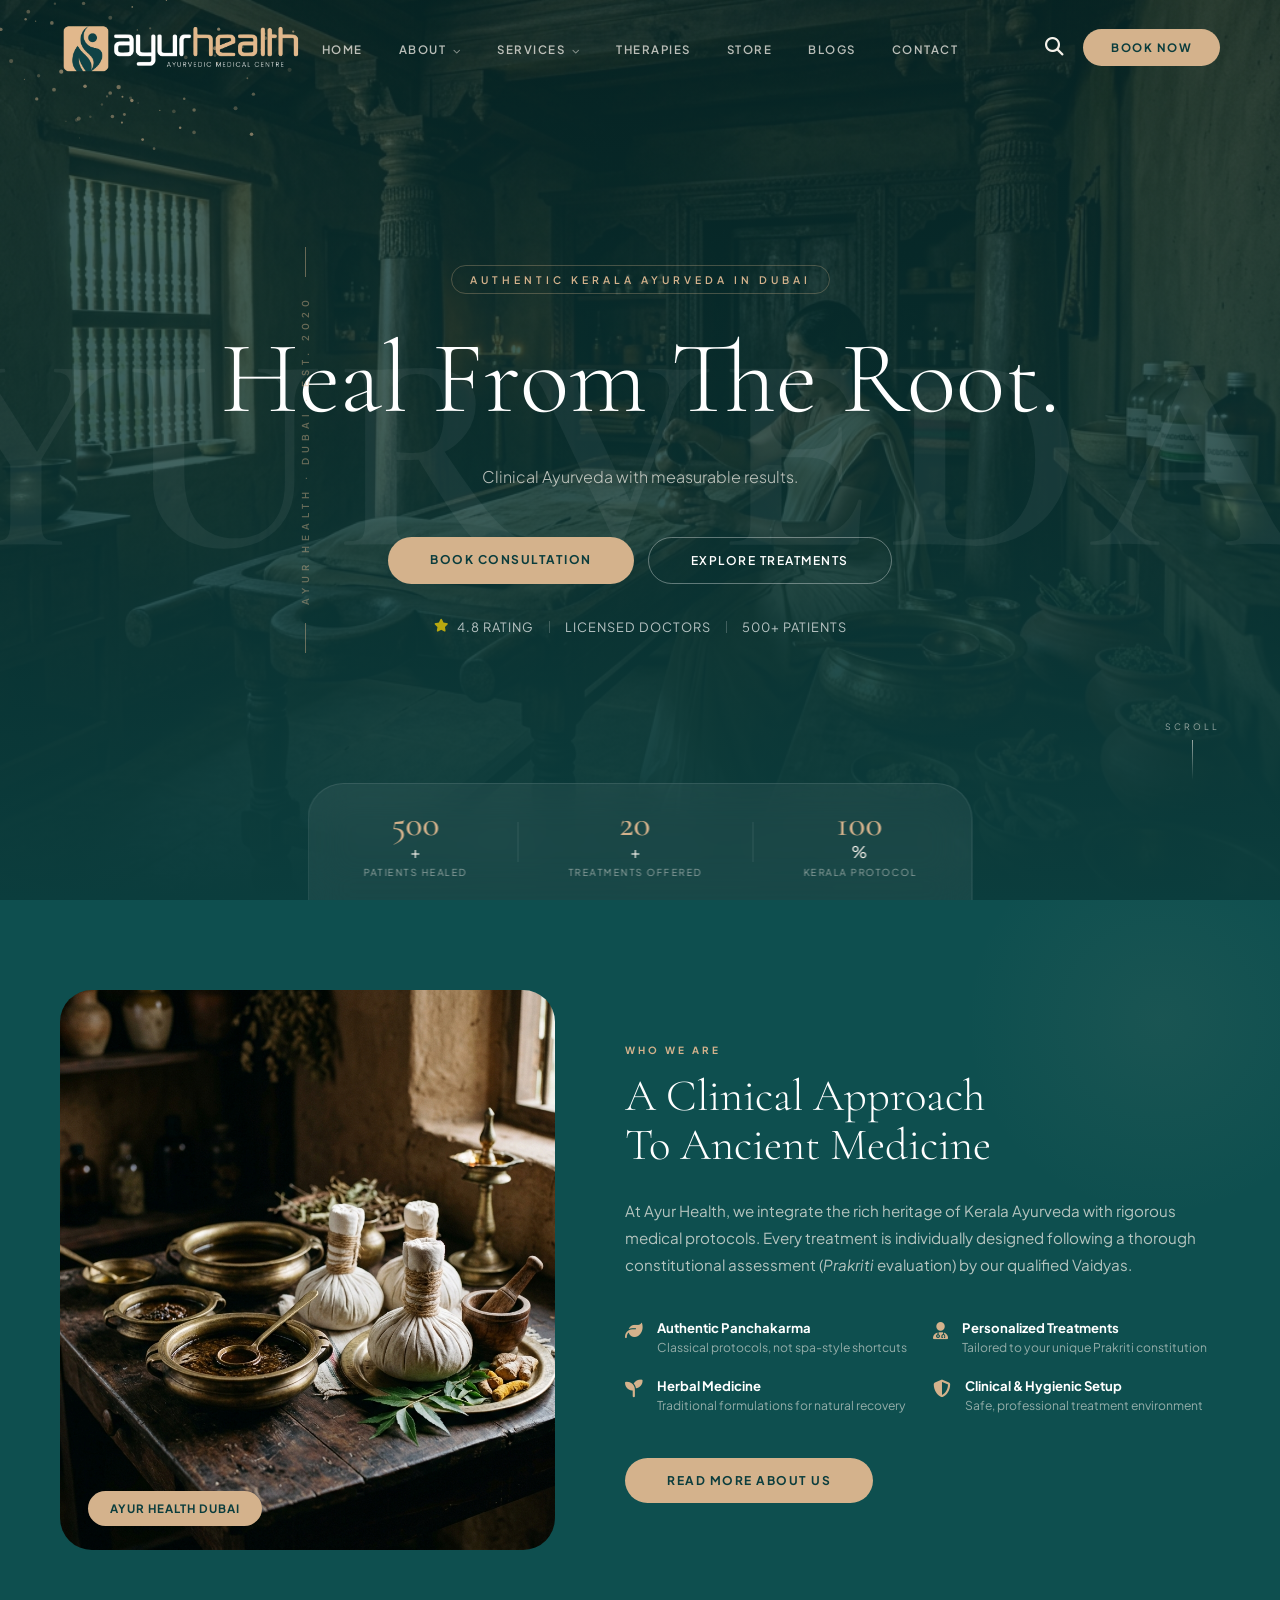
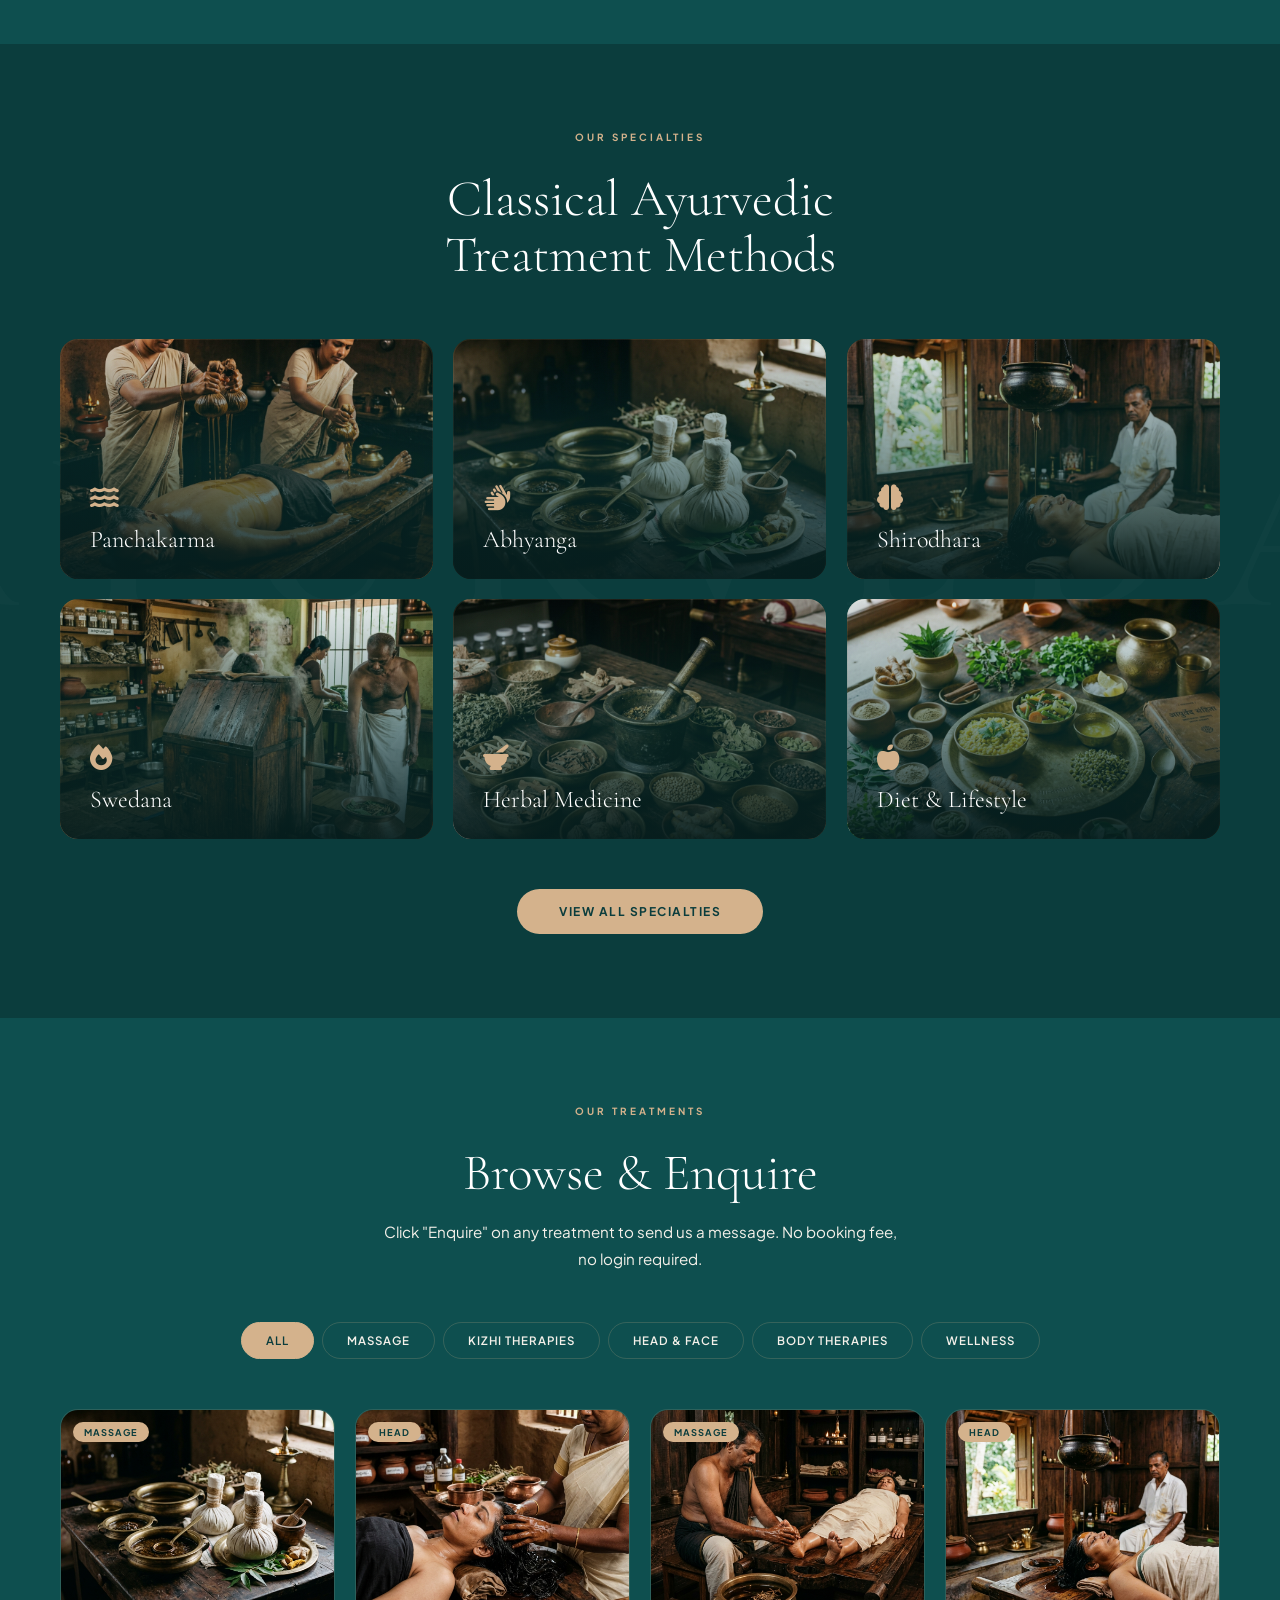
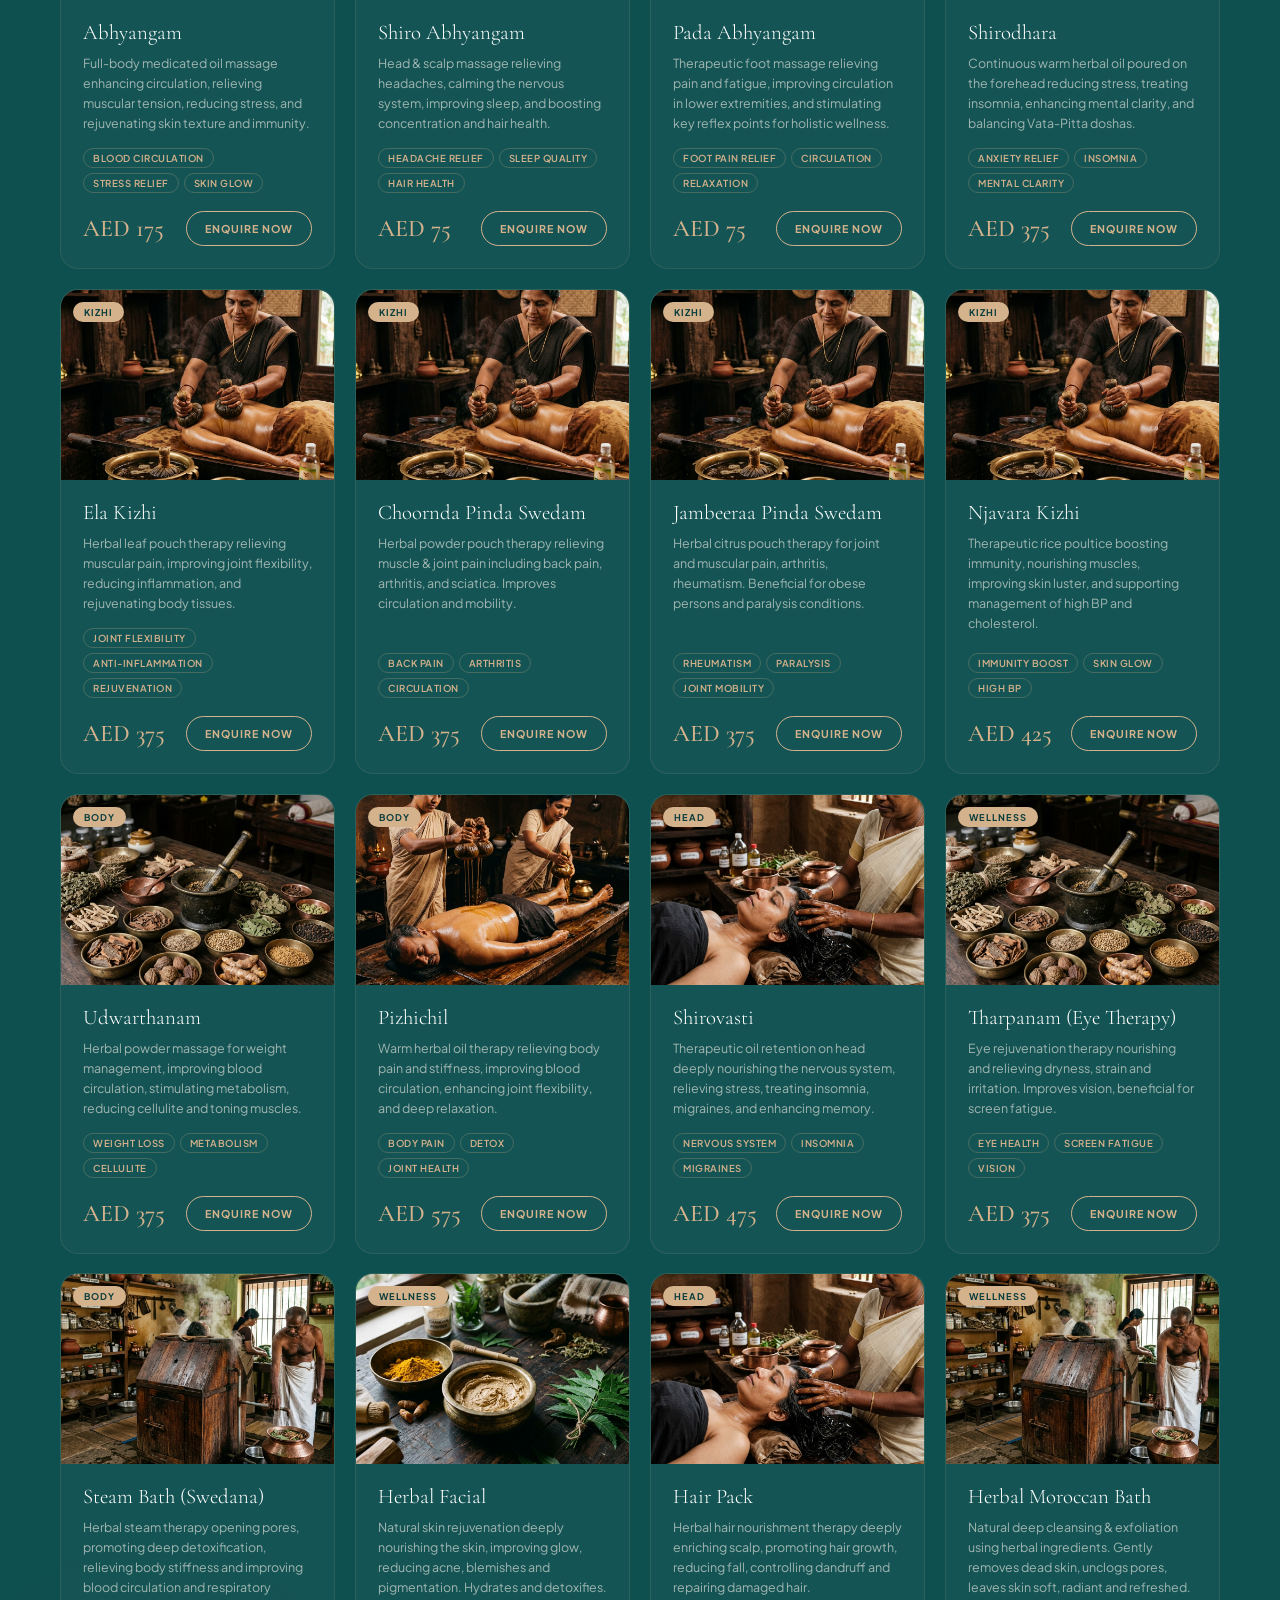
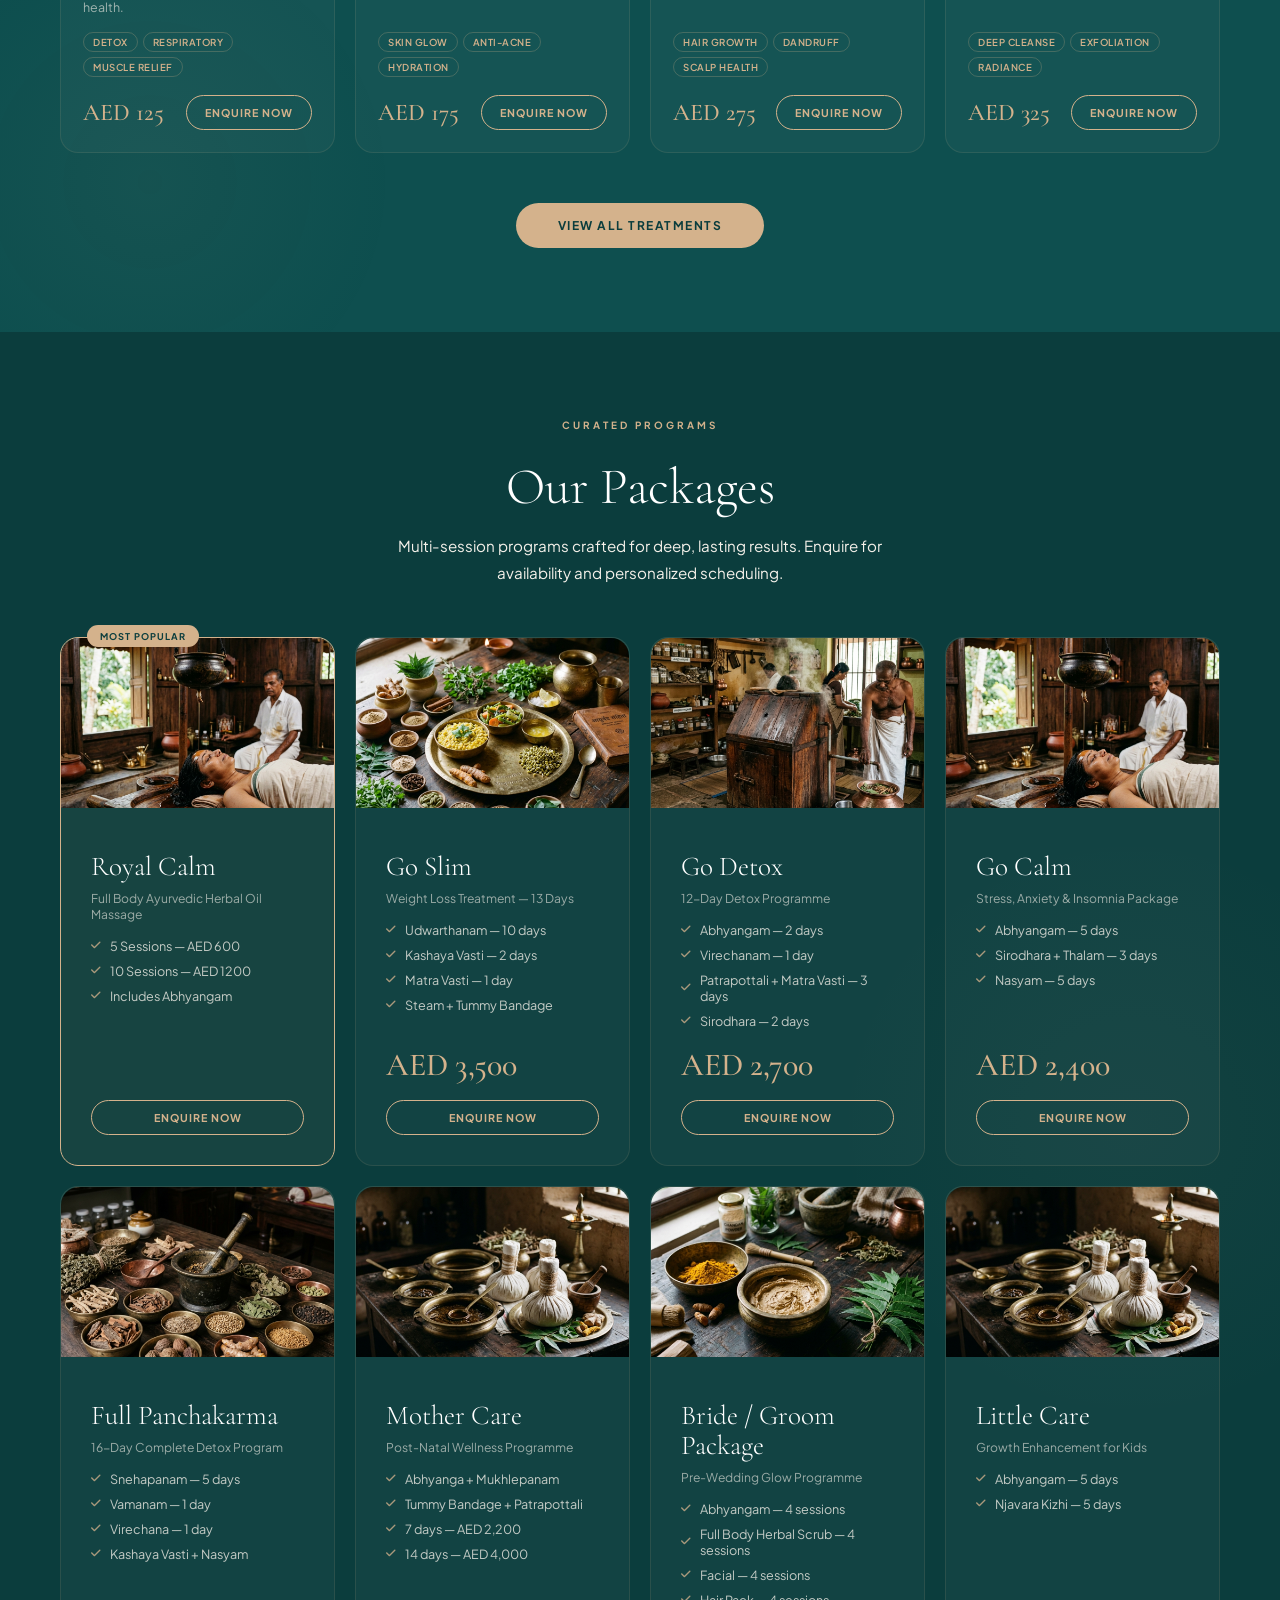
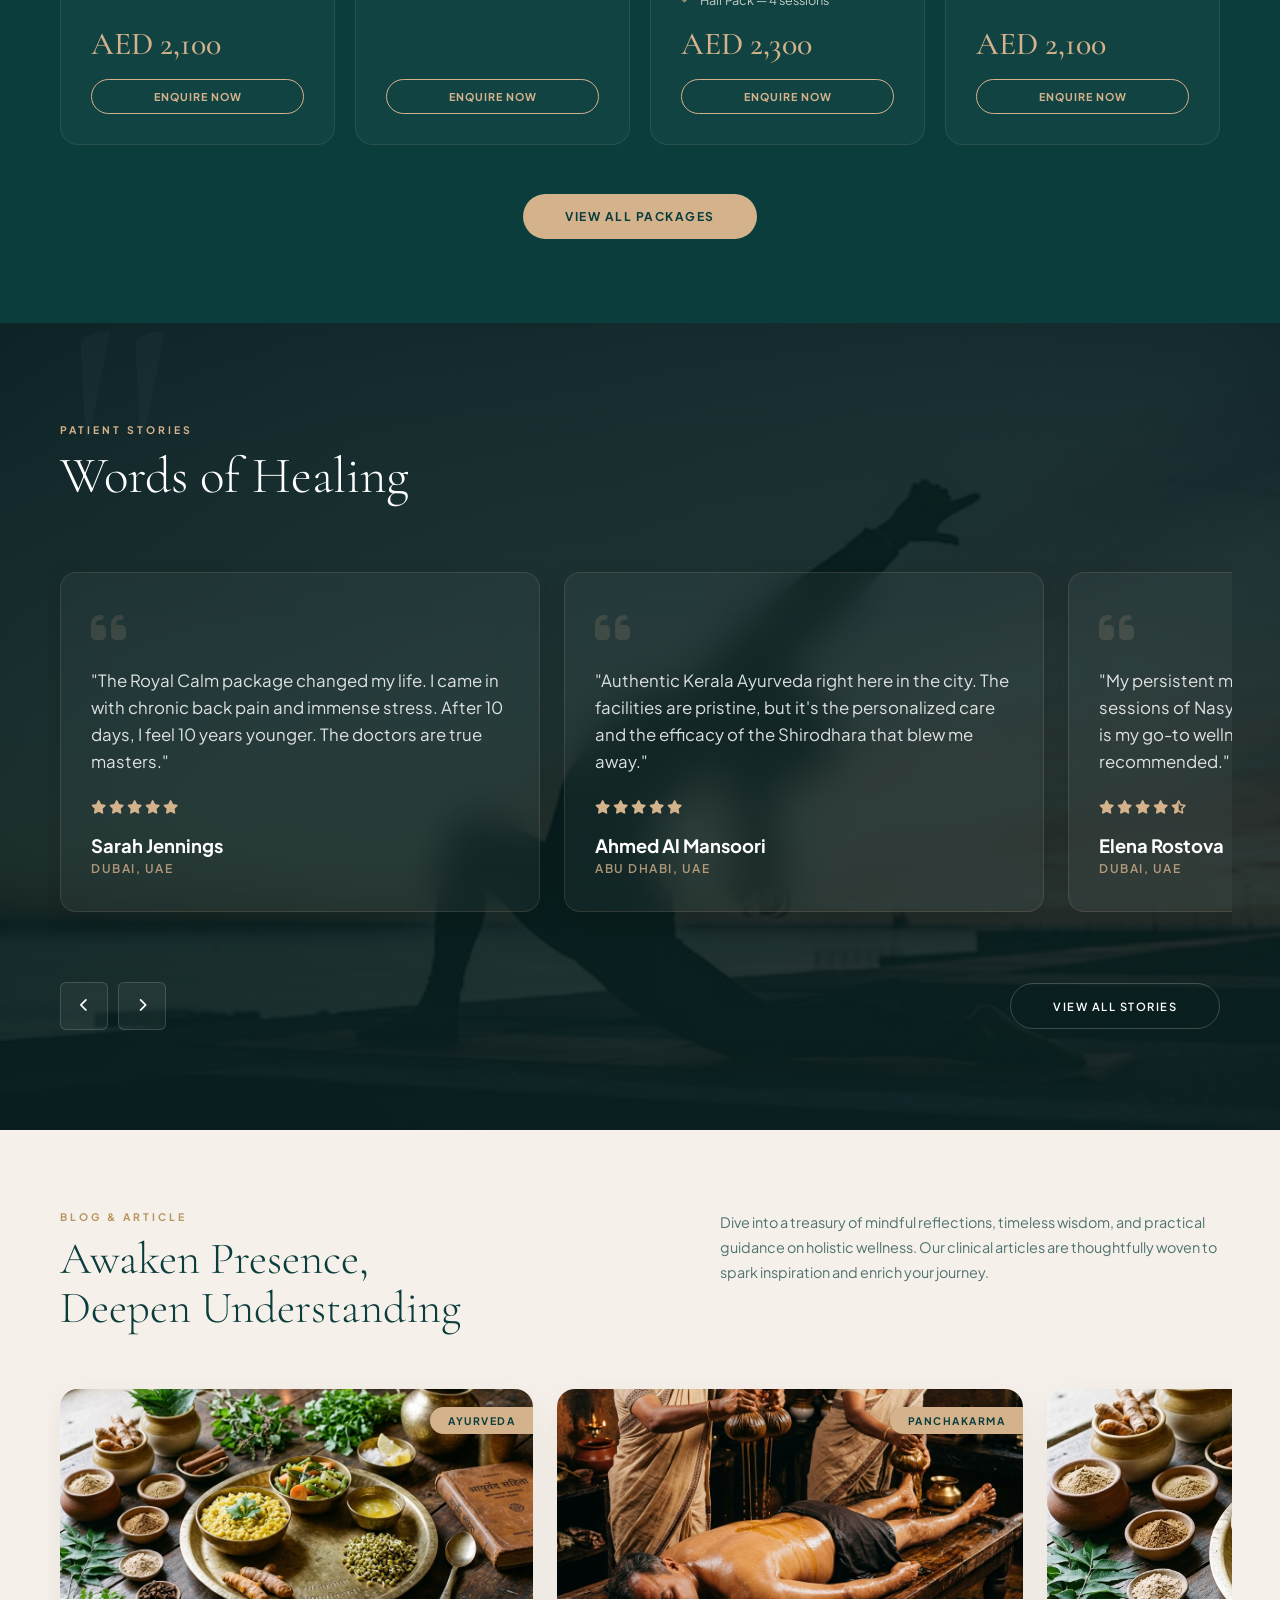
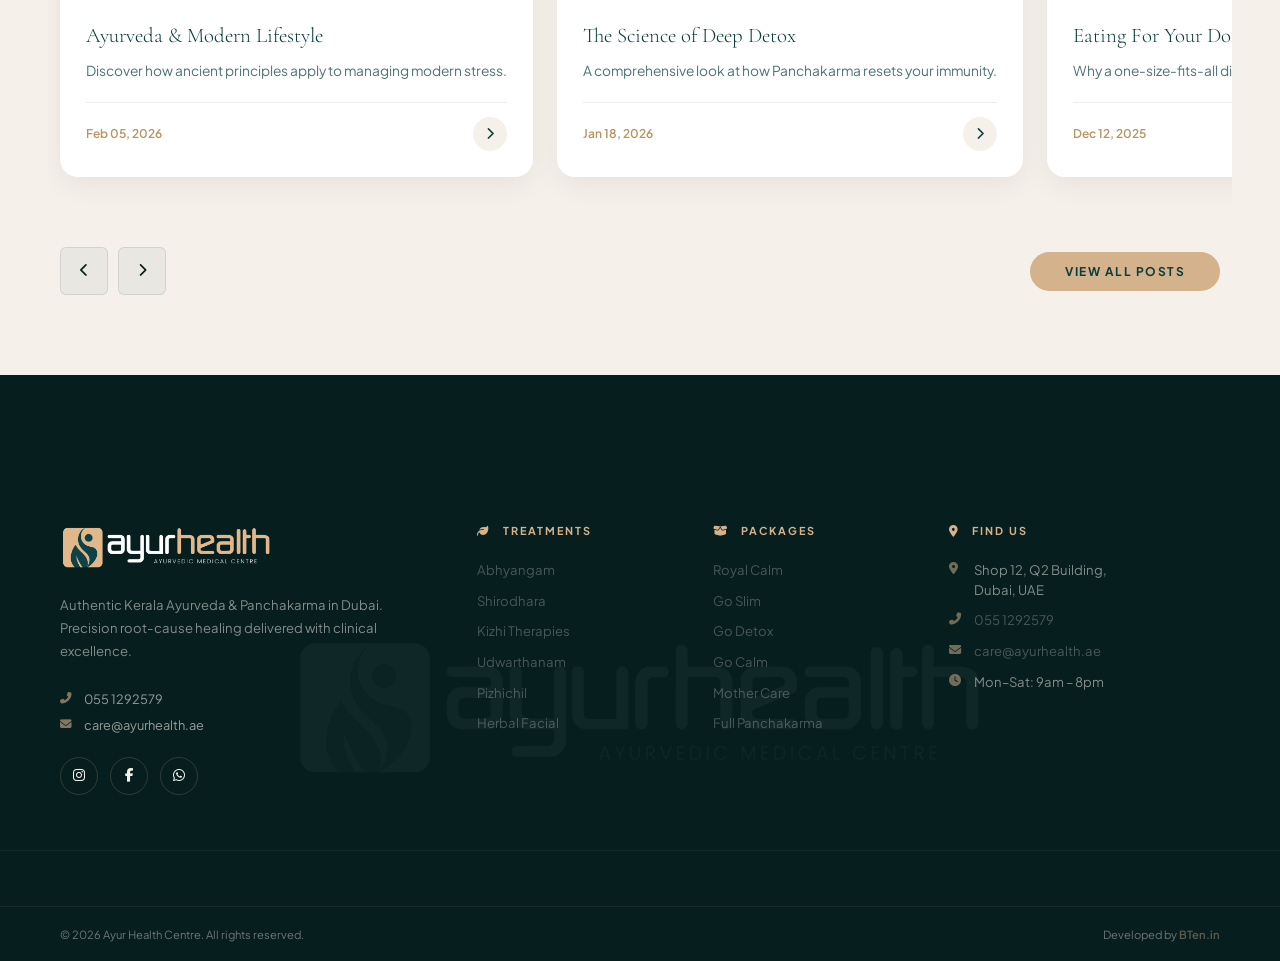
==== index.html @ 102d6e81 "Update Home Hero structure: Authentic Kerala Ayurveda tagline, new heading, subtext, CTAs and Trust " ====
<!DOCTYPE html>
<html lang="en">
<head>
    <meta charset="UTF-8">
    <meta name="viewport" content="width=device-width, initial-scale=1.0">
    <title>Ayur Health | Ayurvedic Medical Centre Dubai</title>
    <meta name="description" content="Authentic clinical Ayurveda & Panchakarma in Dubai. Precision restoration, profound vitality. Browse our treatments and packages.">
    <link rel="icon" type="image/svg+xml" href="data:image/svg+xml,%3Csvg xmlns='http://www.w3.org/2000/svg' viewBox='0 0 100 100'%3E%3Cpath fill='%23d4b28c' d='M50 0C50 0 10 30 10 70C10 90 30 100 50 100C70 100 90 90 90 70C90 30 50 0 50 0ZM50 85C35 85 25 75 25 60C25 40 50 15 50 15C50 15 75 40 75 60C75 75 65 85 50 85Z'/%3E%3C/svg%3E">
    <link rel="preconnect" href="https://fonts.googleapis.com">
    <link rel="stylesheet" href="https://fonts.googleapis.com/css2?family=Cormorant+Garamond:ital,wght@0,300;0,500;0,700;1,400&family=Plus+Jakarta+Sans:wght@300;400;500;600;700&display=swap">
    <link rel="stylesheet" href="https://cdnjs.cloudflare.com/ajax/libs/font-awesome/6.4.0/css/all.min.css">
    <link rel="stylesheet" href="css/style.css">
</head>
<body>

<!-- ===== HEADER — CENTERED NAV ===== -->
<header id="main-header">
    <a href="index.html" class="logo-link">
        <img src="assets/logo.webp" alt="Ayur Health – Ayurvedic Medical Centre" class="logo-img">
    </a>
    <nav class="nav-center">
        <ul class="nav-links">
            <li><a href="index.html">Home</a></li>
            <li class="dropdown">
                <a href="about-us.html">About <i class="fas fa-chevron-down" style="font-size:0.65em; margin-left:3px; opacity:0.7;"></i></a>
                <ul class="dropdown-menu">
                    <li><a href="about-us.html">Our Story</a></li>
                    <li><a href="specialties.html">Our Specialties</a></li>
                    <li><a href="about-us.html#doctors">Our Doctors</a></li>
                    <li><a href="about-us.html#facilities">Our Facilities</a></li>
                </ul>
            </li>
            <li class="dropdown">
                <a href="treatments.html">Services <i class="fas fa-chevron-down" style="font-size:0.65em; margin-left:3px; opacity:0.7;"></i></a>
                <ul class="dropdown-menu">
                    <li><a href="treatments.html">Ayurveda Consultation</a></li>
                    <li><a href="treatments.html">Curative Therapies</a></li>
                    <li><a href="treatments.html">Panchakarma</a></li>
                    <li><a href="treatments.html">Wellness Treatments</a></li>
                    <li><a href="specialties.html">Women's Health</a></li>
                </ul>
            </li>
            <li><a href="treatments.html">Therapies</a></li>
            <li><a href="products.html">Store</a></li>
            <li><a href="blog.html">Blogs</a></li>
            <li><a href="contact.html">Contact</a></li>
        </ul>
    </nav>
    <div class="nav-right" style="display:flex; align-items:center; gap:20px;">
        <div class="header-search">
            <button class="search-toggle" onclick="document.getElementById('top-search').classList.toggle('active')" aria-label="Search"><i class="fas fa-search"></i></button>
            <form id="top-search" class="search-form" action="products.html" method="GET">
                <input type="text" name="q" placeholder="Search Ayurveda..." required>
                <button type="submit"><i class="fas fa-arrow-right"></i></button>
            </form>
        </div>
        <button class="mobile-toggle" onclick="document.querySelector('.nav-center').classList.toggle('active')" aria-label="Menu" style="background:transparent; border:none; color:var(--cream); font-size:1.4rem; cursor:pointer; display:none;"><i class="fas fa-bars"></i></button>
        <a href="#enquiry" class="connect-pill">Book Now</a>
    </div>
</header>

<!-- ===== HERO ===== -->
<section class="hero">
    <canvas class="particles-canvas" id="heroParticles"></canvas>
    <div class="hero-media">
        <img src="assets/kerala_hero.png" alt="Ayurvedic Treatment">
    </div>

    <!-- Giant watermark text — like the Snaillia reference -->
    <div class="hero-watermark" aria-hidden="true">AYURVEDA</div>


    <div class="hero-vertical-text-left">
        <span>Ayur Health · Dubai · Est. 2020</span>
    </div>

    <!-- Scroll indicator -->
    <a href="#about" class="hero-scroll-indicator">
        <span>Scroll</span>
        <div class="scroll-line"></div>
    </a>

    <div class="hero-content">
        <p class="hero-tagline">Authentic Kerala Ayurveda in Dubai</p>
        <h1>Heal From The Root.</h1>
        <p class="hero-sub">Clinical Ayurveda with measurable results.</p>
        <div class="hero-btns">
            <a href="#enquiry" class="btn-primary">Book Consultation</a>
            <a href="#treatments" class="btn-secondary">Explore Treatments</a>
        </div>
        <div class="hero-trust">
            <span><i class="fas fa-star" style="color:#FFD700;"></i> 4.8 Rating</span>
            <div class="divider"></div>
            <span>Licensed Doctors</span>
            <div class="divider"></div>
            <span>500+ Patients</span>
        </div>
    </div>

    <div class="hero-stats">
        <div class="stat"><span class="stat-num counter" data-val="500">0</span>+<span class="stat-label">Patients Healed</span></div>
        <div class="stat-div"></div>
        <div class="stat"><span class="stat-num counter" data-val="20">0</span>+<span class="stat-label">Treatments Offered</span></div>
        <div class="stat-div"></div>
        <div class="stat"><span class="stat-num counter" data-val="100">0</span>%<span class="stat-label">Kerala Protocol</span></div>
    </div>
</section>

<!-- ===== ABOUT / SPECIALTIES ===== -->
<section id="about" class="about-section morph-section">
    <div class="container">
        <div class="about-grid">
            <div class="about-img-wrap">
                <img src="assets/kerala_abhyangam.png" alt="Ayurvedic Clinic" class="about-img">
                <div class="about-badge">Ayur Health Dubai</div>
            </div>
            <div class="about-text">
                <span class="section-tag">Who We Are</span>
                <h2>A Clinical Approach<br>To Ancient Medicine</h2>
                <p>At Ayur Health, we integrate the rich heritage of Kerala Ayurveda with rigorous medical protocols. Every treatment is individually designed following a thorough constitutional assessment (<em>Prakriti</em> evaluation) by our qualified Vaidyas.</p>
                <div class="specialty-grid">
                    <div class="specialty-item">
                        <i class="fas fa-leaf"></i>
                        <div>
                            <strong>Authentic Panchakarma</strong>
                            <p>Classical protocols, not spa-style shortcuts</p>
                        </div>
                    </div>
                    <div class="specialty-item">
                        <i class="fas fa-user-md"></i>
                        <div>
                            <strong>Personalized Treatments</strong>
                            <p>Tailored to your unique Prakriti constitution</p>
                        </div>
                    </div>
                    <div class="specialty-item">
                        <i class="fas fa-seedling"></i>
                        <div>
                            <strong>Herbal Medicine</strong>
                            <p>Traditional formulations for natural recovery</p>
                        </div>
                    </div>
                    <div class="specialty-item">
                        <i class="fas fa-shield-alt"></i>
                        <div>
                            <strong>Clinical & Hygienic Setup</strong>
                            <p>Safe, professional treatment environment</p>
                        </div>
                    </div>
                </div>
                <div style="margin-top: 45px;">
                    <a href="about-us.html" class="btn-primary" style="display:inline-block; text-decoration:none;">Read More About Us</a>
                </div>
            </div>
        </div>
    </div>
</section>

<!-- ===== SPECIALTIES STRIP ===== -->
<section id="specialties" class="specstrip morph-section">
    <div class="container">
        <div class="specstrip-header">
            <span class="section-tag">Our Specialties</span>
            <h2>Classical Ayurvedic<br>Treatment Methods</h2>
        </div>
        <div class="spec-cards">
            <div class="spec-card" style="background-image:url('assets/kerala_pizhichil.png')">
                <div class="spec-card-overlay"></div>
                <div class="spec-icon"><i class="fas fa-water"></i></div>
                <h3>Panchakarma</h3>
                <p>Five-step deep detox: Vamana, Virechana, Basti, Nasya, Raktamokshana</p>
            </div>
            <div class="spec-card" style="background-image:url('assets/kerala_abhyangam.png')">
                <div class="spec-card-overlay"></div>
                <div class="spec-icon"><i class="fas fa-hands"></i></div>
                <h3>Abhyanga</h3>
                <p>Full-body medicated oil massage for circulation and stress relief</p>
            </div>
            <div class="spec-card" style="background-image:url('assets/kerala_shirodhara.png')">
                <div class="spec-card-overlay"></div>
                <div class="spec-icon"><i class="fas fa-brain"></i></div>
                <h3>Shirodhara</h3>
                <p>Continuous warm oil poured on the forehead for nervous system support</p>
            </div>
            <div class="spec-card" style="background-image:url('assets/kerala_swedana.png')">
                <div class="spec-card-overlay"></div>
                <div class="spec-icon"><i class="fas fa-fire"></i></div>
                <h3>Swedana</h3>
                <p>Herbal steam therapy to promote sweating and deep detoxification</p>
            </div>
            <div class="spec-card" style="background-image:url('assets/kerala_herbs.png')">
                <div class="spec-card-overlay"></div>
                <div class="spec-icon"><i class="fas fa-mortar-pestle"></i></div>
                <h3>Herbal Medicine</h3>
                <p>Traditional herbal formulations for targeted natural recovery</p>
            </div>
            <div class="spec-card" style="background-image:url('assets/kerala_diet_lifestyle.png')">
                <div class="spec-card-overlay"></div>
                <div class="spec-icon"><i class="fas fa-apple-alt"></i></div>
                <h3>Diet &amp; Lifestyle</h3>
                <p>Customized nutrition and daily routines for long-term wellness</p>
            </div>
        </div>
        <div style="text-align: center; margin-top: 50px;">
            <a href="specialties.html" class="btn-primary" style="display:inline-block; text-decoration:none;">View All Specialties</a>
        </div>
    </div>
</section>

<!-- ===== TREATMENTS GRID ===== -->
<section id="treatments" class="treatments-section morph-section">
    <div class="container">
        <div class="section-head">
            <span class="section-tag">Our Treatments</span>
            <h2>Browse & Enquire</h2>
            <p>Click "Enquire" on any treatment to send us a message. No booking fee, no login required.</p>
        </div>

        <!-- Filter Tabs -->
        <div class="filter-tabs">
            <button class="tab-btn active" data-filter="all">All</button>
            <button class="tab-btn" data-filter="massage">Massage</button>
            <button class="tab-btn" data-filter="kizhi">Kizhi Therapies</button>
            <button class="tab-btn" data-filter="head">Head & Face</button>
            <button class="tab-btn" data-filter="body">Body Therapies</button>
            <button class="tab-btn" data-filter="wellness">Wellness</button>
        </div>

        <div class="treatment-grid" id="treatment-grid">

            <!-- Abhyangam -->
            <div class="treatment-card" data-cat="massage">
                <div class="card-img-wrap">
                    <img src="assets/kerala_abhyangam.png" alt="Abhyangam">
                    <span class="card-badge">Massage</span>
                </div>
                <div class="card-body">
                    <h3>Abhyangam</h3>
                    <p>Full-body medicated oil massage enhancing circulation, relieving muscular tension, reducing stress, and rejuvenating skin texture and immunity.</p>
                    <div class="card-benefits">
                        <span>Blood Circulation</span><span>Stress Relief</span><span>Skin Glow</span>
                    </div>
                    <div class="card-footer">
                        <div class="price">AED 175</div>
                        <button class="enquire-btn" onclick="openEnquiry('Abhyangam', 'AED 175')">Enquire Now</button>
                    </div>
                </div>
            </div>

            <!-- Shiro Abhyangam -->
            <div class="treatment-card" data-cat="head">
                <div class="card-img-wrap">
                    <img src="assets/kerala_shiro_abhyangam.png" alt="Shiro Abhyangam">
                    <span class="card-badge">Head</span>
                </div>
                <div class="card-body">
                    <h3>Shiro Abhyangam</h3>
                    <p>Head & scalp massage relieving headaches, calming the nervous system, improving sleep, and boosting concentration and hair health.</p>
                    <div class="card-benefits">
                        <span>Headache Relief</span><span>Sleep Quality</span><span>Hair Health</span>
                    </div>
                    <div class="card-footer">
                        <div class="price">AED 75</div>
                        <button class="enquire-btn" onclick="openEnquiry('Shiro Abhyangam', 'AED 75')">Enquire Now</button>
                    </div>
                </div>
            </div>

            <!-- Pada Abhyangam -->
            <div class="treatment-card" data-cat="massage">
                <div class="card-img-wrap">
                    <img src="assets/kerala_pada_abhyangam.png" alt="Pada Abhyangam">
                    <span class="card-badge">Massage</span>
                </div>
                <div class="card-body">
                    <h3>Pada Abhyangam</h3>
                    <p>Therapeutic foot massage relieving pain and fatigue, improving circulation in lower extremities, and stimulating key reflex points for holistic wellness.</p>
                    <div class="card-benefits">
                        <span>Foot Pain Relief</span><span>Circulation</span><span>Relaxation</span>
                    </div>
                    <div class="card-footer">
                        <div class="price">AED 75</div>
                        <button class="enquire-btn" onclick="openEnquiry('Pada Abhyangam', 'AED 75')">Enquire Now</button>
                    </div>
                </div>
            </div>

            <!-- Shirodhara -->
            <div class="treatment-card" data-cat="head">
                <div class="card-img-wrap">
                    <img src="assets/kerala_shirodhara.png" alt="Shirodhara">
                    <span class="card-badge">Head</span>
                </div>
                <div class="card-body">
                    <h3>Shirodhara</h3>
                    <p>Continuous warm herbal oil poured on the forehead reducing stress, treating insomnia, enhancing mental clarity, and balancing Vata-Pitta doshas.</p>
                    <div class="card-benefits">
                        <span>Anxiety Relief</span><span>Insomnia</span><span>Mental Clarity</span>
                    </div>
                    <div class="card-footer">
                        <div class="price">AED 375</div>
                        <button class="enquire-btn" onclick="openEnquiry('Shirodhara', 'AED 375')">Enquire Now</button>
                    </div>
                </div>
            </div>

            <!-- Ela Kizhi -->
            <div class="treatment-card" data-cat="kizhi">
                <div class="card-img-wrap">
                    <img src="assets/kerala_kizhi_massage.png" alt="Ela Kizhi">
                    <span class="card-badge">Kizhi</span>
                </div>
                <div class="card-body">
                    <h3>Ela Kizhi</h3>
                    <p>Herbal leaf pouch therapy relieving muscular pain, improving joint flexibility, reducing inflammation, and rejuvenating body tissues.</p>
                    <div class="card-benefits">
                        <span>Joint Flexibility</span><span>Anti-Inflammation</span><span>Rejuvenation</span>
                    </div>
                    <div class="card-footer">
                        <div class="price">AED 375</div>
                        <button class="enquire-btn" onclick="openEnquiry('Ela Kizhi', 'AED 375')">Enquire Now</button>
                    </div>
                </div>
            </div>

            <!-- Podi Kizhi -->
            <div class="treatment-card" data-cat="kizhi">
                <div class="card-img-wrap">
                    <img src="assets/kerala_kizhi_massage.png" alt="Podi Kizhi">
                    <span class="card-badge">Kizhi</span>
                </div>
                <div class="card-body">
                    <h3>Choornda Pinda Swedam</h3>
                    <p>Herbal powder pouch therapy relieving muscle & joint pain including back pain, arthritis, and sciatica. Improves circulation and mobility.</p>
                    <div class="card-benefits">
                        <span>Back Pain</span><span>Arthritis</span><span>Circulation</span>
                    </div>
                    <div class="card-footer">
                        <div class="price">AED 375</div>
                        <button class="enquire-btn" onclick="openEnquiry('Choornda Pinda Swedam (Podi Kizhi)', 'AED 375')">Enquire Now</button>
                    </div>
                </div>
            </div>

            <!-- Naranga Kizhi -->
            <div class="treatment-card" data-cat="kizhi">
                <div class="card-img-wrap">
                    <img src="assets/kerala_kizhi_massage.png" alt="Naranga Kizhi">
                    <span class="card-badge">Kizhi</span>
                </div>
                <div class="card-body">
                    <h3>Jambeeraa Pinda Swedam</h3>
                    <p>Herbal citrus pouch therapy for joint and muscular pain, arthritis, rheumatism. Beneficial for obese persons and paralysis conditions.</p>
                    <div class="card-benefits">
                        <span>Rheumatism</span><span>Paralysis</span><span>Joint Mobility</span>
                    </div>
                    <div class="card-footer">
                        <div class="price">AED 375</div>
                        <button class="enquire-btn" onclick="openEnquiry('Jambeeraa Pinda Swedam (Naranga Kizhi)', 'AED 375')">Enquire Now</button>
                    </div>
                </div>
            </div>

            <!-- Njavara Kizhi -->
            <div class="treatment-card" data-cat="kizhi">
                <div class="card-img-wrap">
                    <img src="assets/kerala_kizhi_massage.png" alt="Njavara Kizhi">
                    <span class="card-badge">Kizhi</span>
                </div>
                <div class="card-body">
                    <h3>Njavara Kizhi</h3>
                    <p>Therapeutic rice poultice boosting immunity, nourishing muscles, improving skin luster, and supporting management of high BP and cholesterol.</p>
                    <div class="card-benefits">
                        <span>Immunity Boost</span><span>Skin Glow</span><span>High BP</span>
                    </div>
                    <div class="card-footer">
                        <div class="price">AED 425</div>
                        <button class="enquire-btn" onclick="openEnquiry('Njavara Kizhi', 'AED 425')">Enquire Now</button>
                    </div>
                </div>
            </div>

            <!-- Udwarthanam -->
            <div class="treatment-card" data-cat="body">
                <div class="card-img-wrap">
                    <img src="assets/kerala_herbs.png" alt="Udwarthanam">
                    <span class="card-badge">Body</span>
                </div>
                <div class="card-body">
                    <h3>Udwarthanam</h3>
                    <p>Herbal powder massage for weight management, improving blood circulation, stimulating metabolism, reducing cellulite and toning muscles.</p>
                    <div class="card-benefits">
                        <span>Weight Loss</span><span>Metabolism</span><span>Cellulite</span>
                    </div>
                    <div class="card-footer">
                        <div class="price">AED 375</div>
                        <button class="enquire-btn" onclick="openEnquiry('Udwarthanam', 'AED 375')">Enquire Now</button>
                    </div>
                </div>
            </div>

            <!-- Pizhichil -->
            <div class="treatment-card" data-cat="body">
                <div class="card-img-wrap">
                    <img src="assets/kerala_pizhichil.png" alt="Pizhichil">
                    <span class="card-badge">Body</span>
                </div>
                <div class="card-body">
                    <h3>Pizhichil</h3>
                    <p>Warm herbal oil therapy relieving body pain and stiffness, improving blood circulation, enhancing joint flexibility, and deep relaxation.</p>
                    <div class="card-benefits">
                        <span>Body Pain</span><span>Detox</span><span>Joint Health</span>
                    </div>
                    <div class="card-footer">
                        <div class="price">AED 575</div>
                        <button class="enquire-btn" onclick="openEnquiry('Pizhichil', 'AED 575')">Enquire Now</button>
                    </div>
                </div>
            </div>

            <!-- Shirovasti -->
            <div class="treatment-card" data-cat="head">
                <div class="card-img-wrap">
                    <img src="assets/kerala_shiro_abhyangam.png" alt="Shirovasti">
                    <span class="card-badge">Head</span>
                </div>
                <div class="card-body">
                    <h3>Shirovasti</h3>
                    <p>Therapeutic oil retention on head deeply nourishing the nervous system, relieving stress, treating insomnia, migraines, and enhancing memory.</p>
                    <div class="card-benefits">
                        <span>Nervous System</span><span>Insomnia</span><span>Migraines</span>
                    </div>
                    <div class="card-footer">
                        <div class="price">AED 475</div>
                        <button class="enquire-btn" onclick="openEnquiry('Shirovasti', 'AED 475')">Enquire Now</button>
                    </div>
                </div>
            </div>

            <!-- Tharpanam -->
            <div class="treatment-card" data-cat="wellness">
                <div class="card-img-wrap">
                    <img src="assets/kerala_herbs.png" alt="Tharpanam">
                    <span class="card-badge">Wellness</span>
                </div>
                <div class="card-body">
                    <h3>Tharpanam (Eye Therapy)</h3>
                    <p>Eye rejuvenation therapy nourishing and relieving dryness, strain and irritation. Improves vision, beneficial for screen fatigue.</p>
                    <div class="card-benefits">
                        <span>Eye Health</span><span>Screen Fatigue</span><span>Vision</span>
                    </div>
                    <div class="card-footer">
                        <div class="price">AED 375</div>
                        <button class="enquire-btn" onclick="openEnquiry('Tharpanam (Eye Therapy)', 'AED 375')">Enquire Now</button>
                    </div>
                </div>
            </div>

            <!-- Steam Bath -->
            <div class="treatment-card" data-cat="body">
                <div class="card-img-wrap">
                    <img src="assets/kerala_swedana.png" alt="Steam Bath">
                    <span class="card-badge">Body</span>
                </div>
                <div class="card-body">
                    <h3>Steam Bath (Swedana)</h3>
                    <p>Herbal steam therapy opening pores, promoting deep detoxification, relieving body stiffness and improving blood circulation and respiratory health.</p>
                    <div class="card-benefits">
                        <span>Detox</span><span>Respiratory</span><span>Muscle Relief</span>
                    </div>
                    <div class="card-footer">
                        <div class="price">AED 125</div>
                        <button class="enquire-btn" onclick="openEnquiry('Steam Bath (Swedana)', 'AED 125')">Enquire Now</button>
                    </div>
                </div>
            </div>

            <!-- Herbal Facial -->
            <div class="treatment-card" data-cat="wellness">
                <div class="card-img-wrap">
                    <img src="assets/kerala_facial.png" alt="Herbal Facial">
                    <span class="card-badge">Wellness</span>
                </div>
                <div class="card-body">
                    <h3>Herbal Facial</h3>
                    <p>Natural skin rejuvenation deeply nourishing the skin, improving glow, reducing acne, blemishes and pigmentation. Hydrates and detoxifies.</p>
                    <div class="card-benefits">
                        <span>Skin Glow</span><span>Anti-Acne</span><span>Hydration</span>
                    </div>
                    <div class="card-footer">
                        <div class="price">AED 175</div>
                        <button class="enquire-btn" onclick="openEnquiry('Herbal Facial', 'AED 175')">Enquire Now</button>
                    </div>
                </div>
            </div>

            <!-- Hair Pack -->
            <div class="treatment-card" data-cat="head">
                <div class="card-img-wrap">
                    <img src="assets/kerala_shiro_abhyangam.png" alt="Hair Pack">
                    <span class="card-badge">Head</span>
                </div>
                <div class="card-body">
                    <h3>Hair Pack</h3>
                    <p>Herbal hair nourishment therapy deeply enriching scalp, promoting hair growth, reducing fall, controlling dandruff and repairing damaged hair.</p>
                    <div class="card-benefits">
                        <span>Hair Growth</span><span>Dandruff</span><span>Scalp Health</span>
                    </div>
                    <div class="card-footer">
                        <div class="price">AED 275</div>
                        <button class="enquire-btn" onclick="openEnquiry('Hair Pack', 'AED 275')">Enquire Now</button>
                    </div>
                </div>
            </div>

            <!-- Herbal Moroccan Bath -->
            <div class="treatment-card" data-cat="wellness">
                <div class="card-img-wrap">
                    <img src="assets/kerala_swedana.png" alt="Moroccan Bath">
                    <span class="card-badge">Wellness</span>
                </div>
                <div class="card-body">
                    <h3>Herbal Moroccan Bath</h3>
                    <p>Natural deep cleansing & exfoliation using herbal ingredients. Gently removes dead skin, unclogs pores, leaves skin soft, radiant and refreshed.</p>
                    <div class="card-benefits">
                        <span>Deep Cleanse</span><span>Exfoliation</span><span>Radiance</span>
                    </div>
                    <div class="card-footer">
                        <div class="price">AED 325</div>
                        <button class="enquire-btn" onclick="openEnquiry('Herbal Moroccan Bath', 'AED 325')">Enquire Now</button>
                    </div>
                </div>
            </div>

        </div>
        <div style="text-align: center; margin-top: 50px;">
            <a href="treatments.html" class="btn-primary" style="display:inline-block; text-decoration:none;">View All Treatments</a>
        </div>
    </div>
</section>

<!-- ===== PACKAGES ===== -->
<section id="packages" class="packages-section morph-section">
    <div class="container">
        <div class="section-head">
            <span class="section-tag">Curated Programs</span>
            <h2>Our Packages</h2>
            <p>Multi-session programs crafted for deep, lasting results. Enquire for availability and personalized scheduling.</p>
        </div>
        <div class="package-grid">

            <div class="package-card featured">
                <div class="pkg-tag">Most Popular</div>
                <div class="pkg-img-wrap"><img src="assets/kerala_shirodhara.png" alt="Royal Calm" class="pkg-img"></div>
                <h3>Royal Calm</h3>
                <p class="pkg-sub">Full Body Ayurvedic Herbal Oil Massage</p>
                <ul>
                    <li><i class="fas fa-check"></i> 5 Sessions — AED 600</li>
                    <li><i class="fas fa-check"></i> 10 Sessions — AED 1200</li>
                    <li><i class="fas fa-check"></i> Includes Abhyangam</li>
                </ul>
                <button class="enquire-btn" onclick="openEnquiry('Royal Calm Package')">Enquire Now</button>
            </div>

            <div class="package-card">
                <div class="pkg-img-wrap"><img src="assets/kerala_diet_lifestyle.png" alt="Go Slim" class="pkg-img"></div>
                <h3>Go Slim</h3>
                <p class="pkg-sub">Weight Loss Treatment — 13 Days</p>
                <ul>
                    <li><i class="fas fa-check"></i> Udwarthanam — 10 days</li>
                    <li><i class="fas fa-check"></i> Kashaya Vasti — 2 days</li>
                    <li><i class="fas fa-check"></i> Matra Vasti — 1 day</li>
                    <li><i class="fas fa-check"></i> Steam + Tummy Bandage</li>
                </ul>
                <div class="pkg-price">AED 3,500</div>
                <button class="enquire-btn" onclick="openEnquiry('Go Slim Package', 'AED 3,500')">Enquire Now</button>
            </div>

            <div class="package-card">
                <div class="pkg-img-wrap"><img src="assets/kerala_swedana.png" alt="Go Detox" class="pkg-img"></div>
                <h3>Go Detox</h3>
                <p class="pkg-sub">12-Day Detox Programme</p>
                <ul>
                    <li><i class="fas fa-check"></i> Abhyangam — 2 days</li>
                    <li><i class="fas fa-check"></i> Virechanam — 1 day</li>
                    <li><i class="fas fa-check"></i> Patrapottali + Matra Vasti — 3 days</li>
                    <li><i class="fas fa-check"></i> Sirodhara — 2 days</li>
                </ul>
                <div class="pkg-price">AED 2,700</div>
                <button class="enquire-btn" onclick="openEnquiry('Go Detox Package', 'AED 2,700')">Enquire Now</button>
            </div>

            <div class="package-card">
                <div class="pkg-img-wrap"><img src="assets/kerala_shirodhara.png" alt="Go Calm" class="pkg-img"></div>
                <h3>Go Calm</h3>
                <p class="pkg-sub">Stress, Anxiety & Insomnia Package</p>
                <ul>
                    <li><i class="fas fa-check"></i> Abhyangam — 5 days</li>
                    <li><i class="fas fa-check"></i> Sirodhara + Thalam — 3 days</li>
                    <li><i class="fas fa-check"></i> Nasyam — 5 days</li>
                </ul>
                <div class="pkg-price">AED 2,400</div>
                <button class="enquire-btn" onclick="openEnquiry('Go Calm Package', 'AED 2,400')">Enquire Now</button>
            </div>

            <div class="package-card">
                <div class="pkg-img-wrap"><img src="assets/kerala_herbs.png" alt="Full Panchakarma" class="pkg-img"></div>
                <h3>Full Panchakarma</h3>
                <p class="pkg-sub">16-Day Complete Detox Program</p>
                <ul>
                    <li><i class="fas fa-check"></i> Snehapanam — 5 days</li>
                    <li><i class="fas fa-check"></i> Vamanam — 1 day</li>
                    <li><i class="fas fa-check"></i> Virechana — 1 day</li>
                    <li><i class="fas fa-check"></i> Kashaya Vasti + Nasyam</li>
                </ul>
                <div class="pkg-price">AED 2,100</div>
                <button class="enquire-btn" onclick="openEnquiry('Full Panchakarma Package', 'AED 2,100')">Enquire Now</button>
            </div>

            <div class="package-card">
                <div class="pkg-img-wrap"><img src="assets/kerala_abhyangam.png" alt="Mother Care" class="pkg-img"></div>
                <h3>Mother Care</h3>
                <p class="pkg-sub">Post-Natal Wellness Programme</p>
                <ul>
                    <li><i class="fas fa-check"></i> Abhyanga + Mukhlepanam</li>
                    <li><i class="fas fa-check"></i> Tummy Bandage + Patrapottali</li>
                    <li><i class="fas fa-check"></i> 7 days — AED 2,200</li>
                    <li><i class="fas fa-check"></i> 14 days — AED 4,000</li>
                </ul>
                <button class="enquire-btn" onclick="openEnquiry('Mother Care Package')">Enquire Now</button>
            </div>

            <div class="package-card">
                <div class="pkg-img-wrap"><img src="assets/kerala_facial.png" alt="Bride / Groom Package" class="pkg-img"></div>
                <h3>Bride / Groom Package</h3>
                <p class="pkg-sub">Pre-Wedding Glow Programme</p>
                <ul>
                    <li><i class="fas fa-check"></i> Abhyangam — 4 sessions</li>
                    <li><i class="fas fa-check"></i> Full Body Herbal Scrub — 4 sessions</li>
                    <li><i class="fas fa-check"></i> Facial — 4 sessions</li>
                    <li><i class="fas fa-check"></i> Hair Pack — 4 sessions</li>
                </ul>
                <div class="pkg-price">AED 2,300</div>
                <button class="enquire-btn" onclick="openEnquiry('Bride/Groom Package', 'AED 2,300')">Enquire Now</button>
            </div>

            <div class="package-card">
                <div class="pkg-img-wrap"><img src="assets/kerala_abhyangam.png" alt="Little Care" class="pkg-img"></div>
                <h3>Little Care</h3>
                <p class="pkg-sub">Growth Enhancement for Kids</p>
                <ul>
                    <li><i class="fas fa-check"></i> Abhyangam — 5 days</li>
                    <li><i class="fas fa-check"></i> Njavara Kizhi — 5 days</li>
                </ul>
                <div class="pkg-price">AED 2,100</div>
                <button class="enquire-btn" onclick="openEnquiry('Little Care Package', 'AED 2,100')">Enquire Now</button>
            </div>

        </div>
        <div style="text-align: center; margin-top: 50px;">
            <a href="packages.html" class="btn-primary" style="display:inline-block; text-decoration:none;">View All Packages</a>
        </div>
    </div>
</section>

<!-- ===== ENQUIRY MODAL ===== -->
<div id="enquiry-modal" class="modal-overlay" onclick="closeEnquiry(event)">
    <div class="modal-box">
        <button class="modal-close" onclick="closeEnquiry()">&times;</button>
        <h2>Send an Enquiry</h2>
        <p class="modal-sub">We'll get back to you within a few hours.</p>
        <form id="enquiry-form" onsubmit="submitEnquiry(event)">
            <input type="hidden" id="enq-service" name="service">
            <div class="form-group">
                <label>Your Name</label>
                <input type="text" name="name" required placeholder="Full Name">
            </div>
            <div class="form-group">
                <label>Phone / WhatsApp</label>
                <input type="tel" name="phone" required placeholder="+971 xx xxx xxxx">
            </div>
            <div class="form-group">
                <label>Email</label>
                <input type="email" name="email" placeholder="Optional">
            </div>
            <div class="form-group">
                <label>Treatment / Package</label>
                <input type="text" id="service-display" name="service_display" readonly>
            </div>
            <div class="form-group">
                <label>Message (Optional)</label>
                <textarea name="message" rows="3" placeholder="Any specific health concerns or questions..."></textarea>
            </div>
            <button type="submit" class="submit-btn">Send Enquiry <i class="fas fa-paper-plane"></i></button>
        </form>
    </div>
</div>

<!-- ===== TESTIMONIALS ===== -->
<section id="testimonials" class="testimonials-section morph-section">
    <div class="container">
        <div class="testi-header">
            <span>Patient Stories</span>
            <h2>Words of Healing</h2>
        </div>
        <div class="carousel-container testimonials-carousel">
            <div class="carousel-track-wrap">
                <div class="carousel-track" id="testi-track">
                    <div class="testi-card">
                        <i class="fas fa-quote-left testi-quote-icon"></i>
                        <p class="testi-text">"The Royal Calm package changed my life. I came in with chronic back pain and immense stress. After 10 days, I feel 10 years younger. The doctors are true masters."</p>
                        <div class="testi-stars">
                            <i class="fas fa-star"></i><i class="fas fa-star"></i><i class="fas fa-star"></i><i class="fas fa-star"></i><i class="fas fa-star"></i>
                        </div>
                        <div class="testi-author">
                            <h4>Sarah Jennings</h4>
                            <p>Dubai, UAE</p>
                        </div>
                    </div>
                    <div class="testi-card">
                        <i class="fas fa-quote-left testi-quote-icon"></i>
                        <p class="testi-text">"Authentic Kerala Ayurveda right here in the city. The facilities are pristine, but it's the personalized care and the efficacy of the Shirodhara that blew me away."</p>
                        <div class="testi-stars">
                            <i class="fas fa-star"></i><i class="fas fa-star"></i><i class="fas fa-star"></i><i class="fas fa-star"></i><i class="fas fa-star"></i>
                        </div>
                        <div class="testi-author">
                            <h4>Ahmed Al Mansoori</h4>
                            <p>Abu Dhabi, UAE</p>
                        </div>
                    </div>
                    <div class="testi-card">
                        <i class="fas fa-quote-left testi-quote-icon"></i>
                        <p class="testi-text">"My persistent migraines were gone after just three sessions of Nasyam and head massage. Ayur Health is my go-to wellness sanctuary. Highly recommended."</p>
                        <div class="testi-stars">
                            <i class="fas fa-star"></i><i class="fas fa-star"></i><i class="fas fa-star"></i><i class="fas fa-star"></i><i class="fas fa-star-half-alt"></i>
                        </div>
                        <div class="testi-author">
                            <h4>Elena Rostova</h4>
                            <p>Dubai, UAE</p>
                        </div>
                    </div>
                </div>
            </div>
            
            <div class="carousel-footer" style="display:flex; justify-content: space-between; align-items: center; margin-top: 40px;">
                <div class="carousel-nav" id="testi-nav">
                    <button class="carousel-btn prev" onclick="moveCarousel('testi-track', -1)"><i class="fas fa-chevron-left"></i></button>
                    <button class="carousel-btn next" onclick="moveCarousel('testi-track', 1)"><i class="fas fa-chevron-right"></i></button>
                </div>
                <a href="testimonials.html" class="btn-secondary" style="font-size: 0.7rem; border-color: rgba(255,255,255,0.2);">View All Stories</a>
            </div>
        </div>
    </div>
</section>

<!-- ===== BLOG & ARTICLE ===== -->
<section id="blog" class="blog-section">
    <div class="container">
        <div class="blog-header">
            <div class="blog-header-left">
                <span>Blog & Article</span>
                <h2>Awaken Presence,<br>Deepen Understanding</h2>
            </div>
            <div class="blog-header-right">
                <p>Dive into a treasury of mindful reflections, timeless wisdom, and practical guidance on holistic wellness. Our clinical articles are thoughtfully woven to spark inspiration and enrich your journey.</p>
            </div>
        </div>
        <div class="carousel-container">
            <div class="carousel-track-wrap">
                <div class="carousel-track" id="blog-track">
                    <div class="blog-card">
                        <div class="blog-img-wrap">
                            <img src="assets/kerala_diet_lifestyle.png" alt="Ayurveda Lifestyle">
                            <div class="blog-tag">Ayurveda</div>
                        </div>
                        <div class="blog-body">
                            <h3>Ayurveda & Modern Lifestyle</h3>
                            <p>Discover how ancient principles apply to managing modern stress.</p>
                            <div class="blog-footer">
                                <span class="blog-date">Feb 05, 2026</span>
                                <a href="blog-post.html" class="blog-read"><i class="fas fa-chevron-right"></i></a>
                            </div>
                        </div>
                    </div>
                    <div class="blog-card">
                        <div class="blog-img-wrap">
                            <img src="assets/kerala_pizhichil.png" alt="Detox Science">
                            <div class="blog-tag">Panchakarma</div>
                        </div>
                        <div class="blog-body">
                            <h3>The Science of Deep Detox</h3>
                            <p>A comprehensive look at how Panchakarma resets your immunity.</p>
                            <div class="blog-footer">
                                <span class="blog-date">Jan 18, 2026</span>
                                <a href="blog-post.html" class="blog-read"><i class="fas fa-chevron-right"></i></a>
                            </div>
                        </div>
                    </div>
                    <div class="blog-card">
                        <div class="blog-img-wrap">
                            <img src="assets/kerala_diet_lifestyle.png" alt="Dosha Diet">
                            <div class="blog-tag">Diet</div>
                        </div>
                        <div class="blog-body">
                            <h3>Eating For Your Dosha</h3>
                            <p>Why a one-size-fits-all diet fails, and how and how Ayurvedic nutrition unlocks natural energy.</p>
                            <div class="blog-footer">
                                <span class="blog-date">Dec 12, 2025</span>
                                <a href="blog-post.html" class="blog-read"><i class="fas fa-chevron-right"></i></a>
                            </div>
                        </div>
                    </div>
                </div>
            </div>
            
            <div class="view-all-wrap" style="display:flex; justify-content: space-between; align-items: center; margin-top: 40px;">
                <div class="carousel-nav">
                    <button class="carousel-btn prev" onclick="moveCarousel('blog-track', -1)" style="border-color: rgba(6,30,30,0.1); color: #061e1e;"><i class="fas fa-chevron-left"></i></button>
                    <button class="carousel-btn next" onclick="moveCarousel('blog-track', 1)" style="border-color: rgba(6,30,30,0.1); color: #061e1e;"><i class="fas fa-chevron-right"></i></button>
                </div>
                <a href="blog.html" class="btn-primary" style="padding: 12px 35px; text-decoration:none;">View All Posts</a>
            </div>
        </div>
    </div>
</section>

<!-- ===== FOOTER ===== -->
<div class="footer-wave-top">
    <svg xmlns="http://www.w3.org/2000/svg" viewBox="0 0 1440 80" preserveAspectRatio="none" style="display:block;">
        <path d="M0,40 C240,80 480,0 720,40 C960,80 1200,10 1440,40 L1440,80 L0,80 Z" fill="#061e1e"/>
    </svg>
</div>
<footer class="site-footer">

    <!-- Logo Watermark -->
    <div class="footer-watermark">
        <img src="assets/logo.webp" alt="" aria-hidden="true">
    </div>

    <div class="footer-main">
        <div class="container footer-inner">

            <!-- Brand Column -->
            <div class="footer-brand">
                <a href="index.html" class="logo-link" style="display:inline-block; margin-bottom: 22px;">
                    <img src="assets/logo.webp" alt="Ayur Health" class="logo-img" style="height: 44px;">
                </a>
                <p class="footer-desc">Authentic Kerala Ayurveda &amp; Panchakarma in Dubai. Precision root-cause healing delivered with clinical excellence.</p>
                <div class="footer-contact-quick">
                    <a href="tel:0551292579"><i class="fas fa-phone-alt"></i> 055 1292579</a>
                    <a href="mailto:care@ayurhealth.ae"><i class="fas fa-envelope"></i> care@ayurhealth.ae</a>
                </div>
                <div class="social-links">
                    <a href="#" aria-label="Instagram"><i class="fab fa-instagram"></i></a>
                    <a href="#" aria-label="Facebook"><i class="fab fa-facebook-f"></i></a>
                    <a href="#" aria-label="WhatsApp"><i class="fab fa-whatsapp"></i></a>
                </div>
            </div>

            <!-- Treatments Column -->
            <div class="footer-col">
                <h4><i class="fas fa-leaf footer-col-icon"></i> Treatments</h4>
                <ul>
                    <li><a href="#treatments">Abhyangam</a></li>
                    <li><a href="#treatments">Shirodhara</a></li>
                    <li><a href="#treatments">Kizhi Therapies</a></li>
                    <li><a href="#treatments">Udwarthanam</a></li>
                    <li><a href="#treatments">Pizhichil</a></li>
                    <li><a href="#treatments">Herbal Facial</a></li>
                </ul>
            </div>

            <!-- Packages Column -->
            <div class="footer-col">
                <h4><i class="fas fa-box-open footer-col-icon"></i> Packages</h4>
                <ul>
                    <li><a href="#packages">Royal Calm</a></li>
                    <li><a href="#packages">Go Slim</a></li>
                    <li><a href="#packages">Go Detox</a></li>
                    <li><a href="#packages">Go Calm</a></li>
                    <li><a href="#packages">Mother Care</a></li>
                    <li><a href="#packages">Full Panchakarma</a></li>
                </ul>
            </div>

            <!-- Contact Column -->
            <div class="footer-col">
                <h4><i class="fas fa-map-marker-alt footer-col-icon"></i> Find Us</h4>
                <ul class="footer-contact">
                    <li><i class="fas fa-map-marker-alt"></i>Shop 12, Q2 Building,<br>Dubai, UAE</li>
                    <li><i class="fas fa-phone-alt"></i><a href="tel:0551292579">055 1292579</a></li>
                    <li><i class="fas fa-envelope"></i><a href="mailto:care@ayurhealth.ae">care@ayurhealth.ae</a></li>
                    <li><i class="fas fa-clock"></i>Mon–Sat: 9am – 8pm</li>
                </ul>
            </div>

        </div>
    </div>

    <!-- Footer Bottom Bar -->
    <div class="footer-bottom">
        <div class="container footer-bottom-inner">
            <p>&copy; 2026 Ayur Health Centre. All rights reserved.</p>
            <p class="footer-credit">Developed by <a href="https://bten.in" target="_blank" rel="noopener">BTen.in</a></p>
        </div>
    </div>

</footer>

<script>
    // ======= CAROUSEL =======
    function moveCarousel(trackId, direction) {
        const track = document.getElementById(trackId);
        if (!track || !track.children.length) return;
        const gap = 24;
        const cardWidth = track.children[0].offsetWidth + gap;
        const visibleCount = Math.max(1, Math.round(track.parentElement.offsetWidth / cardWidth));
        const maxScroll = Math.max(0, (track.children.length - visibleCount) * cardWidth);
        let cur = parseFloat(track.dataset.scroll || 0) + direction * cardWidth;
        cur = Math.max(0, Math.min(cur, maxScroll));
        track.style.transform = `translateX(-${cur}px)`;
        track.dataset.scroll = cur;
    }

    // ======= MODAL =======
    function openEnquiry(service, price = '') {
        document.getElementById('enq-service').value = service;
        document.getElementById('service-display').value = price ? `${service} — ${price}` : service;
        document.getElementById('enquiry-modal').classList.add('active');
        document.body.style.overflow = 'hidden';
    }
    function closeEnquiry(e) {
        const m = document.getElementById('enquiry-modal');
        if (!e || e.target === m || e.target.classList.contains('modal-close')) {
            m.classList.remove('active');
            document.body.style.overflow = '';
        }
    }
    function submitEnquiry(e) {
        e.preventDefault();
        const btn = e.target.querySelector('.submit-btn');
        const orig = btn.innerHTML;
        btn.innerHTML = '<i class="fas fa-check"></i> Sent!';
        btn.style.background = '#2a9d8f';
        setTimeout(() => { closeEnquiry(); e.target.reset(); btn.innerHTML = orig; btn.style.background = ''; }, 2500);
    }

    // ======= PARTICLES =======
    function initParticles(canvasId, color, count) {
        const canvas = document.getElementById(canvasId);
        if (!canvas) return;
        const ctx = canvas.getContext('2d');
        let W, H, dots = [];
        function resize() {
            W = canvas.width = canvas.offsetWidth;
            H = canvas.height = canvas.offsetHeight;
        }
        function makeDot() {
            return {
                x: Math.random() * W,
                y: Math.random() * H,
                r: Math.random() * 1.8 + 0.4,
                vx: (Math.random() - 0.5) * 0.3,
                vy: (Math.random() - 0.5) * 0.3,
                a: Math.random() * 0.5 + 0.15
            };
        }
        resize();
        for (let i = 0; i < count; i++) dots.push(makeDot());
        window.addEventListener('resize', resize);
        function draw() {
            ctx.clearRect(0, 0, W, H);
            dots.forEach(d => {
                d.x += d.vx; d.y += d.vy;
                if (d.x < 0) d.x = W; if (d.x > W) d.x = 0;
                if (d.y < 0) d.y = H; if (d.y > H) d.y = 0;
                ctx.beginPath();
                ctx.arc(d.x, d.y, d.r, 0, Math.PI * 2);
                ctx.fillStyle = color.replace('A', d.a.toFixed(2));
                ctx.fill();
            });
            requestAnimationFrame(draw);
        }
        draw();
    }

    // ======= INIT =======
    document.addEventListener('DOMContentLoaded', () => {
        // Header scroll
        const header = document.getElementById('main-header');
        window.addEventListener('scroll', () => header.classList.toggle('scrolled', window.scrollY > 60));

        // Filter tabs
        document.querySelectorAll('.tab-btn').forEach(btn => {
            btn.addEventListener('click', () => {
                document.querySelectorAll('.tab-btn').forEach(b => b.classList.remove('active'));
                btn.classList.add('active');
                const f = btn.dataset.filter;
                document.querySelectorAll('.treatment-card').forEach(c => {
                    c.style.display = (f === 'all' || c.dataset.cat === f) ? 'flex' : 'none';
                });
            });
        });

        // Counter animation
        const counters = document.querySelectorAll('.counter');
        new IntersectionObserver(entries => {
            entries.forEach(entry => {
                if (entry.isIntersecting && !entry.target.dataset.counted) {
                    entry.target.dataset.counted = '1';
                    counters.forEach(c => {
                        const target = +c.dataset.val;
                        let n = 0, inc = target / 50;
                        const tick = () => { n = Math.min(n + inc, target); c.innerText = Math.ceil(n); if (n < target) requestAnimationFrame(tick); };
                        tick();
                    });
                }
            });
        }, { threshold: 0.5 }).observe(document.querySelector('.hero-stats') || document.body);

        // Reveal on scroll
        const ro = new IntersectionObserver(entries => {
            entries.forEach(e => { if (e.isIntersecting) { e.target.classList.add('visible'); ro.unobserve(e.target); } });
        }, { threshold: 0.08 });
        document.querySelectorAll(
            '.about-section .about-grid > *, .specstrip-header > *, .spec-card, ' +
            '.treatments-section .section-head > *, .treatment-card, ' +
            '.packages-section .section-head > *, .package-card, ' +
            '.testi-header > *, .testi-card, .blog-header > *, .blog-card'
        ).forEach((el, i) => {
            el.classList.add('reveal-up');
            if (el.closest('.carousel-track')) el.style.transitionDelay = `${(i % 3) * 0.1}s`;
            ro.observe(el);
        });

        // Particles on hero canvas
        initParticles('heroParticles', 'rgba(212,178,140,A)', 60);
    });
</script>
</body>
</html>
---- css/style.css ----
@import url('https://fonts.googleapis.com/css2?family=Cormorant+Garamond:ital,wght@0,300;0,500;0,700;1,400&family=Plus+Jakarta+Sans:wght@300;400;500;600;700&display=swap');

:root {
    --primary: #0b3d3d;
    --primary-light: #0e4f4f;
    --accent: #d4b28c;
    --accent-dark: #b8945e;
    --cream: #f5f1ea;
    --white: #ffffff;
    --text-light: rgba(245,241,234,0.75);
    --card-bg: rgba(255,255,255,0.03);
    --card-border: rgba(212,178,140,0.12);
    --transition: all 0.5s cubic-bezier(0.19, 1, 0.32, 1);
}

* { margin: 0; padding: 0; box-sizing: border-box; }

body {
    font-family: 'Plus Jakarta Sans', sans-serif;
    background: #061e1e;
    color: var(--cream);
    overflow-x: hidden;
    -webkit-font-smoothing: antialiased;
}

h1, h2, h3 {
    font-family: 'Cormorant Garamond', serif;
    font-weight: 300;
    line-height: 1.1;
}

.container {
    max-width: 1400px;
    margin: 0 auto;
    padding: 0 60px;
}

/* ===== HEADER — CENTERED NAV ===== */
header {
    position: fixed;
    top: 0; left: 0;
    width: 100%;
    z-index: 1000;
    padding: 22px 60px;
    display: grid;
    grid-template-columns: 1fr auto 1fr;
    align-items: center;
    background: transparent;
    border-bottom: 1px solid transparent;
    transition: background 0.5s ease, padding 0.5s ease, border-color 0.5s ease, backdrop-filter 0.5s ease;
}

header.scrolled {
    padding: 14px 60px;
    background: rgba(11, 61, 61, 0.75);
    backdrop-filter: blur(24px);
    -webkit-backdrop-filter: blur(24px);
    border-bottom: 1px solid rgba(212, 178, 140, 0.12);
    box-shadow: 0 4px 30px rgba(0, 0, 0, 0.2);
}

.logo-link { display: flex; align-items: center; }

.logo-img {
    height: 50px;
    width: auto;
    display: block;
    filter: brightness(1.05);
}

/* Center nav column */
.nav-center {
    display: flex;
    align-items: center;
    justify-content: center;
}

.nav-links {
    display: flex;
    align-items: center;
    gap: 36px;
    list-style: none;
}

.nav-links a {
    text-decoration: none;
    color: var(--cream);
    font-size: 0.72rem;
    font-weight: 600;
    text-transform: uppercase;
    letter-spacing: 1.5px;
    opacity: 0.75;
    transition: var(--transition);
    white-space: nowrap;
}

.nav-links a:hover { opacity: 1; color: var(--accent); }

/* Dropdowns */
.nav-links li { position: relative; }
.dropdown-menu {
    position: absolute;
    top: calc(100% + 16px);
    left: 50%;
    transform: translateX(-50%) translateY(10px);
    min-width: 240px;
    background: #0c3f3f;
    padding: 12px 0;
    border-radius: 12px;
    border: 1px solid rgba(212,178,140,0.12);
    box-shadow: 0 20px 40px rgba(0,0,0,0.3);
    opacity: 0;
    visibility: hidden;
    transition: var(--transition);
    list-style: none;
    z-index: 100;
}
.dropdown:hover .dropdown-menu {
    opacity: 1;
    visibility: visible;
    transform: translateX(-50%) translateY(0);
}
.dropdown-menu li { margin: 0; }
.dropdown-menu a {
    color: var(--cream) !important;
    padding: 10px 22px;
    display: block;
    font-size: 0.82rem;
    font-weight: 500;
    text-transform: none;
    letter-spacing: 0;
    opacity: 0.72;
    transition: var(--transition);
}
.dropdown-menu a:hover {
    background: rgba(212,178,140,0.08);
    color: var(--accent) !important;
    opacity: 1;
    padding-left: 28px;
}

/* Right side of header — Book Now pill */
.nav-right {
    display: flex;
    justify-content: flex-end;
}

/* Header Search */
.header-search { position: relative; }
.search-toggle {
    background: transparent; border: none; color: var(--cream);
    font-size: 1.15rem; cursor: pointer; transition: color 0.3s ease;
}
.search-toggle:hover { color: var(--accent); }
#main-header.scrolled .search-toggle { color: var(--primary); }

.search-form {
    position: absolute; right: 0; top: 150%;
    background: var(--white);
    border-radius: 30px;
    padding: 5px 5px 5px 20px;
    display: flex; align-items: center;
    box-shadow: 0 10px 30px rgba(0,0,0,0.1);
    transform: translateY(15px);
    opacity: 0; pointer-events: none;
    transition: all 0.3s cubic-bezier(0.175, 0.885, 0.32, 1.275);
    width: 280px; z-index: 1000;
}
.search-form.active {
    transform: translateY(0);
    opacity: 1; pointer-events: auto;
}
.search-form input {
    border: none; outline: none; background: transparent;
    width: 100%; font-family: 'Plus Jakarta Sans', sans-serif;
    color: var(--primary); font-size: 0.95rem;
}
.search-form button[type="submit"] {
    background: var(--accent); color: var(--primary);
    border: none; border-radius: 50%;
    width: 36px; height: 36px;
    display: flex; align-items: center; justify-content: center;
    cursor: pointer; transition: background 0.3s ease; flex-shrink:0;
}
.search-form button[type="submit"]:hover { background: #c39c71; }

.connect-pill {
    padding: 11px 28px !important;
    background: var(--accent) !important;
    color: var(--primary) !important;
    border-radius: 50px;
    opacity: 1 !important;
    font-weight: 700 !important;
    font-size: 0.72rem !important;
    text-transform: uppercase !important;
    letter-spacing: 1.5px !important;
    text-decoration: none;
    transition: var(--transition) !important;
    white-space: nowrap;
}

.connect-pill:hover {
    background: var(--white) !important;
    color: var(--primary) !important;
}

/* ===== HERO ===== */
.hero {
    height: 100vh;
    min-height: 700px;
    display: flex;
    flex-direction: column;
    align-items: center;
    justify-content: center;
    position: relative;
    text-align: center;
    overflow: hidden;
}

.hero-media {
    position: absolute;
    inset: 0;
    z-index: 0;
}

.hero-media::after {
    content: '';
    position: absolute;
    inset: 0;
    background: linear-gradient(
        to top,
        var(--primary) 0%,
        rgba(11,61,61,0.65) 50%,
        rgba(11,61,61,0.45) 100%
    );
}

.hero-media img {
    width: 100%; height: 100%;
    object-fit: cover;
    opacity: 0.55;
}

/* Vertical side text animation */
@keyframes floatSideRight {
    0% { transform: translateY(-50%) rotate(90deg) translateX(0); }
    50% { transform: translateY(-50%) rotate(90deg) translateX(30px); }
    100% { transform: translateY(-50%) rotate(90deg) translateX(0); }
}

@keyframes floatSideLeft {
    0% { transform: translateY(-50%) rotate(-90deg) translateX(0); }
    50% { transform: translateY(-50%) rotate(-90deg) translateX(-30px); }
    100% { transform: translateY(-50%) rotate(-90deg) translateX(0); }
}

/* Vertical side text — like the reference */
.hero-vertical-text {
    position: absolute;
    right: 8vw;
    top: 50%;
    transform: translateY(-50%) rotate(90deg);
    transform-origin: center center;
    z-index: 2;
    display: flex;
    align-items: center;
    gap: 18px;
    opacity: 0.45;
    pointer-events: none;
    animation: floatSideRight 25s ease-in-out infinite;
}

.hero-vertical-text span {
    font-size: 0.62rem;
    font-weight: 700;
    text-transform: uppercase;
    letter-spacing: 4px;
    color: var(--cream);
    white-space: nowrap;
}

.hero-vertical-text::before,
.hero-vertical-text::after {
    content: '';
    display: block;
    width: 40px;
    height: 1px;
    background: var(--cream);
    flex-shrink: 0;
}

/* Left vertical text */
.hero-vertical-text-left {
    position: absolute;
    left: 8vw;
    top: 50%;
    transform: translateY(-50%) rotate(-90deg);
    transform-origin: center center;
    z-index: 2;
    display: flex;
    align-items: center;
    gap: 18px;
    opacity: 0.45;
    pointer-events: none;
    animation: floatSideLeft 25s ease-in-out infinite;
}

.hero-vertical-text-left span {
    font-size: 0.6rem;
    font-weight: 600;
    text-transform: uppercase;
    letter-spacing: 5px;
    color: var(--accent);
    white-space: nowrap;
}

.hero-vertical-text-left::before,
.hero-vertical-text-left::after {
    content: '';
    display: block;
    width: 30px;
    height: 1px;
    background: var(--accent);
    flex-shrink: 0;
}

/* Scroll indicator — above stats bar */
.hero-scroll-indicator {
    position: absolute;
    bottom: 120px;
    right: 60px;
    left: auto;
    transform: none;
    z-index: 50;
    display: flex;
    flex-direction: column;
    align-items: center;
    gap: 8px;
    opacity: 0.6;
    cursor: pointer;
    text-decoration: none;
    transition: opacity 0.3s;
}
.hero-scroll-indicator:hover { opacity: 1; }

.hero-scroll-indicator span {
    font-size: 0.55rem;
    text-transform: uppercase;
    letter-spacing: 3px;
    color: var(--cream);
    white-space: nowrap;
}

.scroll-line {
    width: 1px;
    height: 40px;
    background: linear-gradient(to bottom, var(--cream), transparent);
    animation: scrollDown 2s ease-in-out infinite;
}

@keyframes scrollDown {
    0%   { transform: scaleY(0); transform-origin: top; }
    50%  { transform: scaleY(1); transform-origin: top; }
    51%  { transform: scaleY(1); transform-origin: bottom; }
    100% { transform: scaleY(0); transform-origin: bottom; }
}

.hero-content {
    position: relative;
    z-index: 1;
    padding: 0 20px;
    max-width: 900px;
}

.hero-tagline {
    display: inline-block;
    font-size: 0.65rem;
    text-transform: uppercase;
    letter-spacing: 4px;
    color: var(--accent);
    font-weight: 600;
    margin-bottom: 28px;
    border: 1px solid rgba(212,178,140,0.3);
    padding: 7px 18px;
    border-radius: 50px;
}

.hero h1 {
    font-size: clamp(3.5rem, 8vw, 8rem);
    color: var(--white);
    margin-bottom: 28px;
}

.hero-sub {
    max-width: 520px;
    margin: 0 auto 46px;
    font-size: 1rem;
    font-weight: 300;
    opacity: 0.75;
    line-height: 1.75;
}

.hero-btns {
    display: flex;
    gap: 14px;
    justify-content: center;
    flex-wrap: wrap;
    margin-bottom: 35px;
}

.hero-trust {
    display: flex;
    align-items: center;
    justify-content: center;
    gap: 15px;
    font-size: 0.8rem;
    color: var(--white);
    opacity: 0.7;
    letter-spacing: 1px;
    text-transform: uppercase;
}

.hero-trust span {
    display: flex;
    align-items: center;
    gap: 8px;
}

.hero-trust .divider {
    width: 1px;
    height: 12px;
    background: rgba(255,255,255,0.3);
}

/* ===== ROYAL SHIMMER BUTTONS ===== */
@keyframes shimmer {
    0%   { transform: translateX(-120%) skewX(-20deg); }
    100% { transform: translateX(250%) skewX(-20deg); }
}

.btn-primary {
    padding: 15px 42px;
    background: var(--accent);
    color: var(--primary);
    text-decoration: none;
    font-weight: 700;
    font-size: 0.75rem;
    text-transform: uppercase;
    letter-spacing: 1.5px;
    border-radius: 50px;
    transition: background 0.4s ease, box-shadow 0.4s ease, transform 0.3s ease;
    display: inline-block;
    position: relative;
    overflow: hidden;
}

.btn-primary::after {
    content: '';
    position: absolute;
    top: 0; left: 0;
    width: 40%;
    height: 100%;
    background: linear-gradient(90deg, transparent, rgba(255,255,255,0.45), transparent);
    transform: translateX(-120%) skewX(-20deg);
    transition: none;
}

.btn-primary:hover {
    background: linear-gradient(135deg, #e8c9a8, var(--accent), #c9a070);
    box-shadow: 0 0 28px rgba(212,178,140,0.5), 0 6px 20px rgba(0,0,0,0.25);
    transform: translateY(-2px);
    color: var(--primary);
}

.btn-primary:hover::after {
    animation: shimmer 0.65s ease forwards;
}

.btn-secondary {
    padding: 15px 42px;
    background: transparent;
    color: var(--white);
    text-decoration: none;
    font-weight: 600;
    font-size: 0.75rem;
    text-transform: uppercase;
    letter-spacing: 1.5px;
    border-radius: 50px;
    border: 1px solid rgba(255,255,255,0.35);
    transition: border-color 0.4s ease, color 0.4s ease, box-shadow 0.4s ease, transform 0.3s ease;
    display: inline-block;
    position: relative;
    overflow: hidden;
}

.btn-secondary::after {
    content: '';
    position: absolute;
    top: 0; left: 0;
    width: 40%;
    height: 100%;
    background: linear-gradient(90deg, transparent, rgba(212,178,140,0.3), transparent);
    transform: translateX(-120%) skewX(-20deg);
    transition: none;
}

.btn-secondary:hover {
    border-color: var(--accent);
    color: var(--accent);
    box-shadow: 0 0 22px rgba(212,178,140,0.25), inset 0 0 0 1px rgba(212,178,140,0.2);
    transform: translateY(-2px);
}


.btn-secondary:hover::after {
    animation: shimmer 0.65s ease forwards;
}

/* ===== HERO BIG WATERMARK (like Snaillia 'face oil') ===== */
@keyframes floatWatermark {
    0% { transform: translateY(-48%) translateX(0); }
    50% { transform: translateY(-48%) translateX(-8%); }
    100% { transform: translateY(-48%) translateX(0); }
}

.hero-watermark {
    position: absolute;
    right: -2vw;
    top: 50%;
    transform: translateY(-48%);
    z-index: 1;
    font-family: 'Cormorant Garamond', serif;
    font-size: clamp(9rem, 22vw, 22rem);
    font-weight: 700;
    color: rgba(255, 255, 255, 0.055);
    letter-spacing: 0.04em;
    pointer-events: none;
    line-height: 1;
    white-space: nowrap;
    user-select: none;
    animation: floatWatermark 25s ease-in-out infinite;
}

/* Shimmer on card enquire buttons too */
.enquire-btn {
    position: relative;
    overflow: hidden;
}

.enquire-btn::after {
    content: '';
    position: absolute;
    top: 0; left: 0;
    width: 40%;
    height: 100%;
    background: linear-gradient(90deg, transparent, rgba(255,255,255,0.3), transparent);
    transform: translateX(-120%) skewX(-20deg);
    transition: none;
}

.enquire-btn:hover::after {
    animation: shimmer 0.55s ease forwards;
}

/* Footer wave — zero gap */
.footer-wave-top {
    background: transparent;
    line-height: 0;
    margin-bottom: -2px;
    display: block;
    position: relative;
    z-index: 1;
}

/* Hero Stats — pinned to bottom */
.hero-stats {
    position: absolute;
    bottom: 0;
    left: 50%;
    transform: translateX(-50%);
    z-index: 5;
    display: flex;
    align-items: center;
    gap: 50px;
    background: rgba(255,255,255,0.06);
    backdrop-filter: blur(20px);
    -webkit-backdrop-filter: blur(20px);
    border: 1px solid rgba(255,255,255,0.1);
    border-bottom: none;
    padding: 22px 55px;
    border-radius: 36px 36px 0 0;
    white-space: nowrap;
    transition: all 0.7s cubic-bezier(0.19, 1, 0.22, 1);
}

.stat { text-align: center; }

.stat-num {
    display: block;
    font-family: 'Cormorant Garamond', serif;
    font-size: 2.2rem;
    font-weight: 500;
    color: var(--accent);
    line-height: 1;
}

.stat-label {
    font-size: 0.6rem;
    opacity: 0.55;
    text-transform: uppercase;
    letter-spacing: 1.5px;
    display: block;
    margin-top: 4px;
}

.stat-div {
    width: 1px;
    height: 40px;
    background: rgba(255,255,255,0.1);
}

/* Floating particles */
.particles-canvas {
    position: absolute;
    inset: 0;
    z-index: 1;
    pointer-events: none;
}

/* ===== SECTION SHARED ===== */
.section-tag {
    display: inline-block;
    font-size: 0.62rem;
    font-weight: 700;
    text-transform: uppercase;
    letter-spacing: 3px;
    color: var(--accent);
    margin-bottom: 16px;
}

.section-head {
    text-align: center;
    margin-bottom: 50px;
}

.section-head h2 {
    font-size: clamp(2.2rem, 4vw, 4rem);
    color: var(--white);
    margin: 12px 0 18px;
}

.section-head p {
    font-size: 0.95rem;
    opacity: 0.65;
    max-width: 520px;
    margin: 0 auto;
    line-height: 1.75;
}

/* ===== ABOUT ===== */
.about-section {
    padding: 90px 0;
    background: var(--primary-light);
    position: relative;
    overflow: hidden;
}

/* subtle bg pattern */
.about-section::before {
    content: '';
    position: absolute;
    top: -80px; right: -80px;
    width: 400px; height: 400px;
    border-radius: 50%;
    background: radial-gradient(circle, rgba(212,178,140,0.06) 0%, transparent 70%);
    pointer-events: none;
}

.about-grid {
    display: grid;
    grid-template-columns: 1fr 1.2fr;
    gap: 70px;
    align-items: center;
}

.about-img-wrap { position: relative; }

.about-img {
    width: 100%;
    height: 560px;
    object-fit: cover;
    border-radius: 32px;
}

.about-badge {
    position: absolute;
    bottom: 28px;
    left: 28px;
    background: var(--accent);
    color: var(--primary);
    padding: 10px 22px;
    border-radius: 50px;
    font-weight: 700;
    font-size: 0.72rem;
    text-transform: uppercase;
    letter-spacing: 1px;
}

.about-text h2 {
    font-size: clamp(2.2rem, 3.5vw, 3.6rem);
    color: var(--white);
    margin-bottom: 26px;
}

.about-text > p {
    font-size: 0.95rem;
    line-height: 1.8;
    opacity: 0.72;
    margin-bottom: 40px;
}

.specialty-grid {
    display: grid;
    grid-template-columns: 1fr 1fr;
    gap: 22px;
}

.specialty-item {
    display: flex;
    gap: 14px;
    align-items: flex-start;
}

.specialty-item i {
    font-size: 1.1rem;
    color: var(--accent);
    margin-top: 3px;
    flex-shrink: 0;
}

.specialty-item strong {
    display: block;
    font-size: 0.82rem;
    font-weight: 700;
    margin-bottom: 3px;
    color: var(--white);
}

.specialty-item p {
    font-size: 0.76rem;
    opacity: 0.58;
    margin: 0;
}

/* ===== SPECIALTIES STRIP ===== */
.specstrip {
    padding: 80px 0;
    background: var(--primary);
    position: relative;
    overflow: hidden;
}

.specstrip::before {
    content: 'AYURVEDA';
    position: absolute;
    top: 50%;
    left: 50%;
    transform: translate(-50%, -50%);
    font-family: 'Cormorant Garamond', serif;
    font-size: 18vw;
    font-weight: 700;
    color: rgba(255,255,255,0.02);
    white-space: nowrap;
    pointer-events: none;
    letter-spacing: 0.2em;
}

.specstrip-header {
    text-align: center;
    margin-bottom: 55px;
}

.specstrip-header h2 {
    font-size: clamp(2.2rem, 4vw, 4rem);
    color: var(--white);
    margin-top: 12px;
}

.spec-cards {
    display: grid;
    grid-template-columns: repeat(3, 1fr);
    gap: 20px;
}

.spec-card {
    background: var(--card-bg);
    box-shadow: inset 0 0 0 1px var(--card-border);
    border-radius: 18px;
    padding: 36px 30px;
    transition: var(--transition);
    position: relative;
    overflow: hidden;
    background-size: cover;
    background-position: center;
    min-height: 240px;
    display: flex;
    flex-direction: column;
    justify-content: flex-end;
    transform: translateZ(0);
    box-sizing: border-box;
    will-change: transform, box-shadow;
}

.spec-card-overlay {
    position: absolute;
    inset: 0;
    background: linear-gradient(to top, rgba(6,30,30,0.95) 0%, rgba(11,61,61,0.5) 50%, rgba(11,61,61,0.1) 100%);
    border-radius: 18px;
    z-index: 0;
    transition: var(--transition);
}

.spec-card:hover .spec-card-overlay {
    background: linear-gradient(to top, rgba(6,30,30,0.98) 0%, rgba(11,61,61,0.85) 60%, rgba(11,61,61,0.4) 100%);
}

.spec-card:hover {
    box-shadow: inset 0 0 0 1px var(--accent), 0 20px 50px rgba(0,0,0,0.4);
    transform: translateY(-8px) translateZ(0);
}

.spec-icon {
    font-size: 1.6rem;
    color: var(--accent);
    margin-bottom: 14px;
    position: relative;
    z-index: 1;
    transform: translateY(18px);
    transition: all 0.4s ease;
}

.spec-card h3 {
    font-size: 1.5rem;
    color: var(--white);
    margin-bottom: 8px;
    position: relative;
    z-index: 1;
    transform: translateY(18px);
    transition: all 0.4s ease;
}

.spec-card p {
    font-size: 0.8rem;
    opacity: 0;
    line-height: 1.6;
    position: relative;
    z-index: 1;
    transform: translateY(26px);
    max-height: 0;
    margin: 0;
    visibility: hidden;
    transition: all 0.4s ease;
}

.spec-card:hover .spec-icon,
.spec-card:hover h3 {
    transform: translateY(0);
}

.spec-card:hover p {
    opacity: 0.78;
    transform: translateY(0);
    max-height: 100px;
    margin-top: 8px;
    visibility: visible;
}

/* ===== TREATMENTS ===== */
.treatments-section {
    padding: 80px 0;
    background: var(--primary-light);
    position: relative;
    overflow: hidden;
}

.treatments-section::after {
    content: '';
    position: absolute;
    bottom: -100px; left: -100px;
    width: 500px; height: 500px;
    border-radius: 50%;
    background: radial-gradient(circle, rgba(212,178,140,0.04) 0%, transparent 70%);
    pointer-events: none;
}

.filter-tabs {
    display: flex;
    gap: 8px;
    justify-content: center;
    flex-wrap: wrap;
    margin-bottom: 50px;
}

.tab-btn {
    padding: 10px 24px;
    border-radius: 50px;
    border: 1px solid rgba(212,178,140,0.2);
    background: transparent;
    color: var(--cream);
    font-size: 0.72rem;
    font-weight: 600;
    text-transform: uppercase;
    letter-spacing: 1px;
    cursor: pointer;
    font-family: 'Plus Jakarta Sans', sans-serif;
    transition: var(--transition);
}

.tab-btn:hover, .tab-btn.active {
    background: var(--accent);
    color: var(--primary);
    border-color: var(--accent);
}

.treatment-grid {
    display: grid;
    grid-template-columns: repeat(4, 1fr);
    gap: 20px;
}

.treatment-card {
    background: var(--card-bg);
    border: 1px solid var(--card-border);
    border-radius: 18px;
    overflow: hidden;
    display: flex;
    flex-direction: column;
    transition: var(--transition);
}

.treatment-card:hover {
    transform: translateY(-8px);
    border-color: var(--accent);
    box-shadow: 0 20px 50px rgba(0,0,0,0.3);
}

.card-img-wrap {
    position: relative;
    overflow: hidden;
    height: 190px;
}

.card-img-wrap img {
    width: 100%;
    height: 100%;
    object-fit: cover;
    transition: var(--transition);
}

.treatment-card:hover .card-img-wrap img { transform: scale(1.07); }

.card-badge {
    position: absolute;
    top: 12px;
    left: 12px;
    background: var(--accent);
    color: var(--primary);
    font-size: 0.58rem;
    font-weight: 700;
    text-transform: uppercase;
    letter-spacing: 1px;
    padding: 4px 11px;
    border-radius: 50px;
}

.card-body {
    padding: 22px;
    display: flex;
    flex-direction: column;
    flex: 1;
}

.card-body h3 {
    font-size: 1.3rem;
    color: var(--white);
    margin-bottom: 9px;
}

.card-body > p {
    font-size: 0.78rem;
    line-height: 1.6;
    opacity: 0.62;
    margin-bottom: 14px;
    flex: 1;
}

.card-benefits {
    display: flex;
    gap: 5px;
    flex-wrap: wrap;
    margin-bottom: 18px;
}

.card-benefits span {
    font-size: 0.6rem;
    font-weight: 600;
    text-transform: uppercase;
    letter-spacing: 0.5px;
    color: var(--accent);
    border: 1px solid rgba(212,178,140,0.25);
    padding: 3px 9px;
    border-radius: 50px;
}

.card-footer {
    display: flex;
    align-items: center;
    justify-content: space-between;
    gap: 10px;
    margin-top: auto;
}

.price {
    font-family: 'Cormorant Garamond', serif;
    font-size: 1.5rem;
    font-weight: 500;
    color: var(--accent);
}

.enquire-btn {
    flex-shrink: 0;
    padding: 10px 18px;
    border-radius: 50px;
    border: 1px solid var(--accent);
    background: transparent;
    color: var(--accent);
    font-size: 0.67rem;
    font-weight: 700;
    text-transform: uppercase;
    letter-spacing: 1px;
    cursor: pointer;
    font-family: 'Plus Jakarta Sans', sans-serif;
    transition: var(--transition);
}

.enquire-btn:hover {
    background: var(--accent);
    color: var(--primary);
}

/* ===== PACKAGES ===== */
.packages-section {
    padding: 80px 0;
    background: var(--primary);
    position: relative;
    overflow: hidden;
}

.packages-section::before {
    content: '';
    position: absolute;
    top: 50%; right: -150px;
    width: 600px; height: 600px;
    border-radius: 50%;
    background: radial-gradient(circle, rgba(212,178,140,0.04) 0%, transparent 70%);
    transform: translateY(-50%);
    pointer-events: none;
}

.package-grid {
    display: grid;
    grid-template-columns: repeat(4, 1fr);
    gap: 20px;
}

.package-card {
    background: var(--card-bg);
    border: 1px solid var(--card-border);
    border-radius: 18px;
    padding: 30px;
    display: flex;
    flex-direction: column;
    gap: 16px;
    position: relative;
    transition: var(--transition);
}

.package-card:hover {
    border-color: var(--accent);
    transform: translateY(-6px);
    background: rgba(212,178,140,0.04);
}

.package-card.featured {
    border-color: var(--accent);
    background: rgba(212,178,140,0.06);
}

.pkg-tag {
    position: absolute;
    top: -13px;
    left: 26px;
    background: var(--accent);
    color: var(--primary);
    font-size: 0.58rem;
    font-weight: 700;
    text-transform: uppercase;
    letter-spacing: 1px;
    padding: 5px 13px;
    border-radius: 50px;
}

/* Package card image */
.pkg-img-wrap {
    width: calc(100% + 60px);
    margin: -30px -30px 20px;
    height: 170px;
    overflow: hidden;
    border-radius: 18px 18px 0 0;
}

.pkg-img {
    width: 100%;
    height: 100%;
    object-fit: cover;
    transition: var(--transition);
}

.package-card:hover .pkg-img { transform: scale(1.05); }

.package-card h3 {
    font-size: 1.7rem;
    color: var(--white);
    margin-top: 8px;
}

.pkg-sub {
    font-size: 0.76rem;
    opacity: 0.6;
    margin-top: -8px;
}

.package-card ul {
    list-style: none;
    display: flex;
    flex-direction: column;
    gap: 9px;
    flex: 1;
}

.package-card li {
    font-size: 0.79rem;
    opacity: 0.78;
    display: flex;
    align-items: center;
    gap: 9px;
}

.package-card li i {
    color: var(--accent);
    font-size: 0.68rem;
}

.pkg-price {
    font-family: 'Cormorant Garamond', serif;
    font-size: 2rem;
    font-weight: 500;
    color: var(--accent);
}

/* ===== MODAL ===== */
.modal-overlay {
    position: fixed;
    inset: 0;
    background: rgba(0,0,0,0.75);
    backdrop-filter: blur(10px);
    z-index: 9999;
    display: flex;
    align-items: center;
    justify-content: center;
    opacity: 0;
    pointer-events: none;
    transition: all 0.4s ease;
}

.modal-overlay.active {
    opacity: 1;
    pointer-events: all;
}

.modal-box {
    background: #0c4040;
    border: 1px solid rgba(212,178,140,0.2);
    border-radius: 28px;
    padding: 50px;
    width: 100%;
    max-width: 500px;
    position: relative;
    transform: translateY(30px);
    transition: all 0.4s ease;
}

.modal-overlay.active .modal-box { transform: translateY(0); }

.modal-close {
    position: absolute;
    top: 20px;
    right: 22px;
    background: none;
    border: none;
    color: var(--cream);
    font-size: 1.8rem;
    cursor: pointer;
    opacity: 0.5;
    line-height: 1;
}

.modal-close:hover { opacity: 1; }

.modal-box h2 {
    font-size: 2rem;
    color: var(--white);
    margin-bottom: 6px;
}

.modal-sub {
    font-size: 0.82rem;
    opacity: 0.58;
    margin-bottom: 30px;
}

.form-group { margin-bottom: 18px; }

.form-group label {
    display: block;
    font-size: 0.67rem;
    font-weight: 700;
    text-transform: uppercase;
    letter-spacing: 1px;
    color: var(--accent);
    margin-bottom: 7px;
}

.form-group input,
.form-group textarea {
    width: 100%;
    padding: 13px 16px;
    background: rgba(255,255,255,0.04);
    border: 1px solid rgba(212,178,140,0.15);
    border-radius: 10px;
    color: var(--white);
    font-family: 'Plus Jakarta Sans', sans-serif;
    font-size: 0.88rem;
    transition: var(--transition);
    resize: none;
}

.form-group input:focus,
.form-group textarea:focus {
    outline: none;
    border-color: var(--accent);
    background: rgba(212,178,140,0.06);
}

.submit-btn {
    width: 100%;
    padding: 16px;
    background: var(--accent);
    color: var(--primary);
    border: none;
    border-radius: 50px;
    font-family: 'Plus Jakarta Sans', sans-serif;
    font-size: 0.78rem;
    font-weight: 700;
    text-transform: uppercase;
    letter-spacing: 2px;
    cursor: pointer;
    display: flex;
    align-items: center;
    justify-content: center;
    gap: 10px;
    transition: var(--transition);
    margin-top: 8px;
}

.submit-btn:hover { background: var(--white); }

/* ===== TESTIMONIALS ===== */
.testimonials-section {
    background: linear-gradient(to right, rgba(6,30,30,0.9), rgba(6,30,30,0.85)), url('../assets/1544367567-0f2fcb009e0b.jpg') center/cover no-repeat;
    padding: 100px 0;
    overflow: hidden;
    position: relative;
}

.testimonials-section::before {
    content: '"';
    position: absolute;
    top: -60px;
    left: 5%;
    font-family: 'Cormorant Garamond', serif;
    font-size: 30vw;
    color: rgba(255,255,255,0.025);
    line-height: 1;
    pointer-events: none;
}

.testi-header {
    margin-bottom: 55px;
}

.testi-header span {
    color: var(--accent);
    text-transform: uppercase;
    letter-spacing: 3px;
    font-weight: 700;
    font-size: 0.65rem;
    display: block;
    margin-bottom: 12px;
}

.testi-header h2 {
    font-size: clamp(2.2rem, 4vw, 3.5rem);
    color: var(--white);
}

/* ===== CAROUSEL SHARED ===== */
.carousel-container { position: relative; width: 100%; }

.carousel-track-wrap {
    overflow: hidden;
    margin: 0 -12px;
    padding: 12px 12px 30px;
}

.carousel-track {
    display: flex;
    gap: 24px;
    transition: transform 0.75s cubic-bezier(0.19, 1, 0.22, 1);
}

/* Testimonial cards */
.testi-card {
    min-width: calc(85vw - 16px); /* Default for mobile/tablets */
    background: rgba(255, 255, 255, 0.04);
    backdrop-filter: blur(20px);
    -webkit-backdrop-filter: blur(20px);
    border: 1px solid rgba(212,178,140,0.15);
    padding: 35px 30px;
    border-radius: 16px;
    color: var(--cream);
    position: relative;
    display: flex;
    flex-direction: column;
    box-shadow: 0 10px 30px rgba(0,0,0,0.15);
    flex-shrink: 0;
}
@media(min-width: 900px) {
    .testi-card {
        min-width: calc(40% - 12px);
        max-width: 480px;
    }
}

.testi-quote-icon {
    font-size: 2.5rem;
    color: var(--accent);
    opacity: 0.15;
    margin-bottom: 20px;
    line-height: 1;
}

.testi-text {
    font-size: 1.05rem;
    line-height: 1.6;
    color: rgba(255,255,255,0.85);
    margin-bottom: 25px;
    flex: 1;
}

.testi-stars {
    color: var(--accent);
    font-size: 0.85rem;
    margin-bottom: 20px;
    display: flex;
    gap: 3px;
}

.testi-author h4 {
    color: var(--white);
    font-size: 1.15rem;
    margin-bottom: 4px;
    font-weight: 700;
    font-family: 'Plus Jakarta Sans', sans-serif;
}

.testi-author p {
    color: var(--accent);
    opacity: 0.8;
    font-size: 0.75rem;
    font-weight: 600;
    text-transform: uppercase;
    letter-spacing: 1.5px;
}

/* Carousel nav */
.carousel-nav { display: flex; gap: 10px; }

.carousel-btn {
    width: 48px;
    height: 48px;
    border: 1px solid rgba(255,255,255,0.15);
    background: rgba(255,255,255,0.05);
    color: var(--white);
    display: flex;
    align-items: center;
    justify-content: center;
    cursor: pointer;
    transition: all 0.28s ease;
    border-radius: 6px;
    font-size: 0.85rem;
}

.carousel-btn:hover {
    background: var(--accent);
    color: var(--primary);
    border-color: var(--accent);
}

.carousel-footer {
    display: flex;
    justify-content: space-between;
    align-items: center;
    margin-top: 36px;
}

/* ===== BLOG ===== */
.blog-section {
    background: var(--cream);
    padding: 80px 0;
    position: relative;
}

.blog-header {
    display: flex;
    justify-content: space-between;
    align-items: flex-start;
    margin-bottom: 44px;
    gap: 40px;
}

.blog-header-left span {
    color: var(--accent-dark);
    text-transform: uppercase;
    letter-spacing: 3px;
    font-weight: 700;
    font-size: 0.65rem;
    display: block;
    margin-bottom: 12px;
}

.blog-header-left h2 {
    font-size: clamp(2rem, 3.5vw, 3rem);
    color: var(--primary);
    margin-top: 0;
}

.blog-header-right p {
    font-size: 0.9rem;
    line-height: 1.75;
    color: var(--primary);
    opacity: 0.7;
    max-width: 500px;
}

.blog-card {
    min-width: calc(33.33% - 16px);
    background: var(--white);
    border-radius: 18px;
    overflow: hidden;
    box-shadow: 0 8px 28px rgba(0,0,0,0.06);
    transition: var(--transition);
    flex-shrink: 0;
}

.blog-card:hover {
    transform: translateY(-7px);
    box-shadow: 0 15px 40px rgba(0,0,0,0.1);
}

.blog-img-wrap {
    height: 210px;
    position: relative;
    overflow: hidden;
}

.blog-img-wrap img {
    width: 100%; height: 100%;
    object-fit: cover;
    transition: var(--transition);
}

.blog-card:hover .blog-img-wrap img { transform: scale(1.06); }

.blog-tag {
    position: absolute;
    top: 18px; right: 0;
    background: var(--accent);
    color: var(--primary);
    padding: 7px 18px;
    font-size: 0.65rem;
    font-weight: 700;
    letter-spacing: 1.5px;
    text-transform: uppercase;
    border-radius: 18px 0 0 18px;
    box-shadow: 0 4px 14px rgba(0,0,0,0.2);
}

.blog-body { padding: 26px; }
.blog-body h3 { font-size: 1.3rem; margin-bottom: 12px; color: var(--primary); }
.blog-body p { font-size: 0.86rem; opacity: 0.72; margin-bottom: 20px; color: var(--primary); line-height: 1.6; }
.blog-footer { display: flex; justify-content: space-between; align-items: center; border-top: 1px solid rgba(0,0,0,0.07); padding-top: 14px; }
.blog-date { font-size: 0.75rem; color: var(--accent-dark); font-weight: 600; }
.blog-read {
    width: 34px; height: 34px;
    border-radius: 50%;
    background: var(--cream);
    display: flex; align-items: center; justify-content: center;
    color: var(--primary);
    transition: var(--transition);
    text-decoration: none;
    font-size: 0.78rem;
}
.blog-card:hover .blog-read { background: var(--primary); color: var(--accent); }

/* Blog carousel nav — dark for light bg */
.blog-section .carousel-btn {
    border-color: rgba(11,61,61,0.15);
    color: var(--primary);
    background: rgba(11,61,61,0.05);
}

.blog-section .carousel-btn:hover {
    background: var(--primary);
    color: var(--white);
    border-color: var(--primary);
}

.view-all-wrap {
    display: flex;
    justify-content: space-between;
    align-items: center;
    margin-top: 36px;
}

/* ===== FOOTER ===== */
.site-footer {
    background: #061e1e;
    position: relative;
    overflow: hidden;
}

.footer-watermark {
    position: absolute;
    top: 50%;
    left: 50%;
    transform: translate(-50%, -50%);
    width: 70%;
    max-width: 700px;
    pointer-events: none;
    opacity: 0.04;
    filter: grayscale(1) brightness(3);
    z-index: 0;
}

.footer-watermark img { width: 100%; height: auto; display: block; }

.footer-main {
    position: relative;
    z-index: 1;
    padding: 80px 0 55px;
}

.footer-inner {
    display: grid;
    grid-template-columns: 2fr 1fr 1fr 1.5fr;
    gap: 55px;
    padding-bottom: 55px;
    border-bottom: 1px solid rgba(255,255,255,0.05);
}

.footer-desc {
    font-size: 0.82rem;
    opacity: 0.52;
    line-height: 1.75;
    margin-bottom: 28px;
}

.footer-contact-quick {
    display: flex;
    flex-direction: column;
    gap: 10px;
    margin: 16px 0 24px;
}

.footer-contact-quick a {
    font-size: 0.8rem;
    color: var(--cream);
    text-decoration: none;
    opacity: 0.6;
    display: flex;
    align-items: center;
    gap: 10px;
    transition: var(--transition);
}

.footer-contact-quick a:hover { opacity: 1; color: var(--accent); }
.footer-contact-quick i { color: var(--accent); width: 14px; font-size: 0.72rem; }

.social-links { display: flex; gap: 12px; }

.social-links a {
    width: 38px; height: 38px;
    border: 1px solid rgba(212,178,140,0.2);
    border-radius: 50%;
    display: flex;
    align-items: center;
    justify-content: center;
    color: var(--cream);
    text-decoration: none;
    font-size: 0.85rem;
    transition: var(--transition);
}

.social-links a:hover {
    background: var(--accent);
    color: var(--primary);
    border-color: var(--accent);
}

.footer-col h4 {
    font-family: 'Plus Jakarta Sans', sans-serif;
    font-size: 0.68rem;
    font-weight: 700;
    text-transform: uppercase;
    letter-spacing: 2px;
    color: var(--accent);
    margin-bottom: 22px;
}

.footer-col ul { list-style: none; display: flex; flex-direction: column; gap: 11px; }

.footer-col li,
.footer-col a {
    font-size: 0.82rem;
    opacity: 0.52;
    text-decoration: none;
    color: var(--cream);
    display: flex;
    align-items: flex-start;
    gap: 10px;
    line-height: 1.5;
    transition: var(--transition);
}

.footer-col a:hover { opacity: 1; color: var(--accent); }
.footer-col-icon { color: var(--accent); margin-right: 8px; font-size: 0.72rem; }

.footer-contact li { display: flex; align-items: flex-start; gap: 11px; }
.footer-contact li i { color: var(--accent); width: 14px; margin-top: 3px; font-size: 0.76rem; flex-shrink: 0; }

.footer-bottom {
    position: relative;
    z-index: 1;
    border-top: 1px solid rgba(212,178,140,0.08);
    padding: 20px 0;
}

.footer-bottom-inner {
    display: flex;
    justify-content: space-between;
    align-items: center;
    font-size: 0.7rem;
    opacity: 0.42;
}

.footer-credit a { color: var(--accent); text-decoration: none; font-weight: 600; }
.footer-credit a:hover { opacity: 0.8; }

/* SVG Footer wave */
.footer-wave-top {
    line-height: 0;
    position: relative;
    z-index: 2;
}

.footer-wave-top svg { width: 100%; display: block; }

/* ===== SHARED ANIMATIONS ===== */
@keyframes fadeUp {
    from { opacity: 0; transform: translateY(20px); }
    to   { opacity: 1; transform: translateY(0); }
}

@keyframes floatDot {
    0%, 100% { transform: translateY(0) scale(1); opacity: 0.4; }
    50%       { transform: translateY(-18px) scale(1.1); opacity: 0.7; }
}

.reveal-up {
    opacity: 0;
    transform: translateY(30px);
    transition: opacity 0.9s cubic-bezier(0.19, 1, 0.22, 1),
                transform 0.9s cubic-bezier(0.19, 1, 0.22, 1);
    will-change: opacity, transform;
}

.reveal-up.visible {
    opacity: 1;
    transform: translateY(0);
}

/* ===== STACKED LAYER ===== */
.layer-overlap {
    position: relative;
    z-index: 2;
    border-radius: 0;
}

.layer-overlap.light {
    background: var(--cream);
    color: var(--primary);
}

.layer-overlap.light h2,
.layer-overlap.light h3,
.layer-overlap.light p {
    color: var(--primary);
}

/* ===== RESPONSIVE ===== */
@media (max-width: 1200px) {
    .container { padding: 0 40px; }
    .treatment-grid { grid-template-columns: repeat(3, 1fr); }
    .package-grid { grid-template-columns: repeat(2, 1fr); }
    .footer-inner { grid-template-columns: 1fr 1fr; }
    header { padding: 20px 40px; }
    header.scrolled { padding: 14px 40px; }
}

@media (max-width: 1024px) {
    .testi-card, .blog-card { min-width: calc(50% - 12px); }
}

@media (max-width: 900px) {
    .container { padding: 0 24px; }
    .about-grid { grid-template-columns: 1fr; }
    .spec-cards { grid-template-columns: repeat(2, 1fr); }
    .treatment-grid { grid-template-columns: repeat(2, 1fr); }
    .package-grid { grid-template-columns: repeat(2, 1fr); }
    header { padding: 16px 24px; grid-template-columns: 1fr auto; }
    header.scrolled { padding: 12px 24px; }
    
    .nav-center { 
        display: none; 
        position: absolute;
        top: 100%;
        left: 0;
        width: 100%;
        background: #0b3d3d;
        flex-direction: column;
        padding: 20px 0;
        box-shadow: 0 10px 30px rgba(0,0,0,0.5);
    }
    .nav-center.active {
        display: flex !important;
    }
    .nav-links {
        flex-direction: column;
        gap: 20px;
    }
    
    .nav-right { grid-column: 2; justify-self: end; }
    .mobile-toggle { display: block !important; }
    .connect-pill { display: none !important; }
    .hero-stats { display: none; }
    .hero-vertical-text, .hero-vertical-text-left { display: none; }
    .about-section, .specstrip, .treatments-section, .packages-section,
    .testimonials-section, .blog-section { padding: 60px 0; }
    
    .hero-scroll-indicator {
        position: absolute;
        bottom: 40px;
        right: auto;
        left: 50%;
        transform: translateX(-50%);
        margin: 0;
    }
}

@media (max-width: 768px) {
    .testi-card { min-width: 100%; width: 100%; flex: 0 0 100%; padding: 25px 20px; }
    .blog-card { min-width: calc(90vw - 24px); }
    .spec-cards { grid-template-columns: 1fr; }
    .treatment-grid { grid-template-columns: 1fr; }
    .package-grid { grid-template-columns: 1fr; }
    .footer-inner { grid-template-columns: 1fr; gap: 35px; }
    .blog-header { flex-direction: column; gap: 18px; }
}
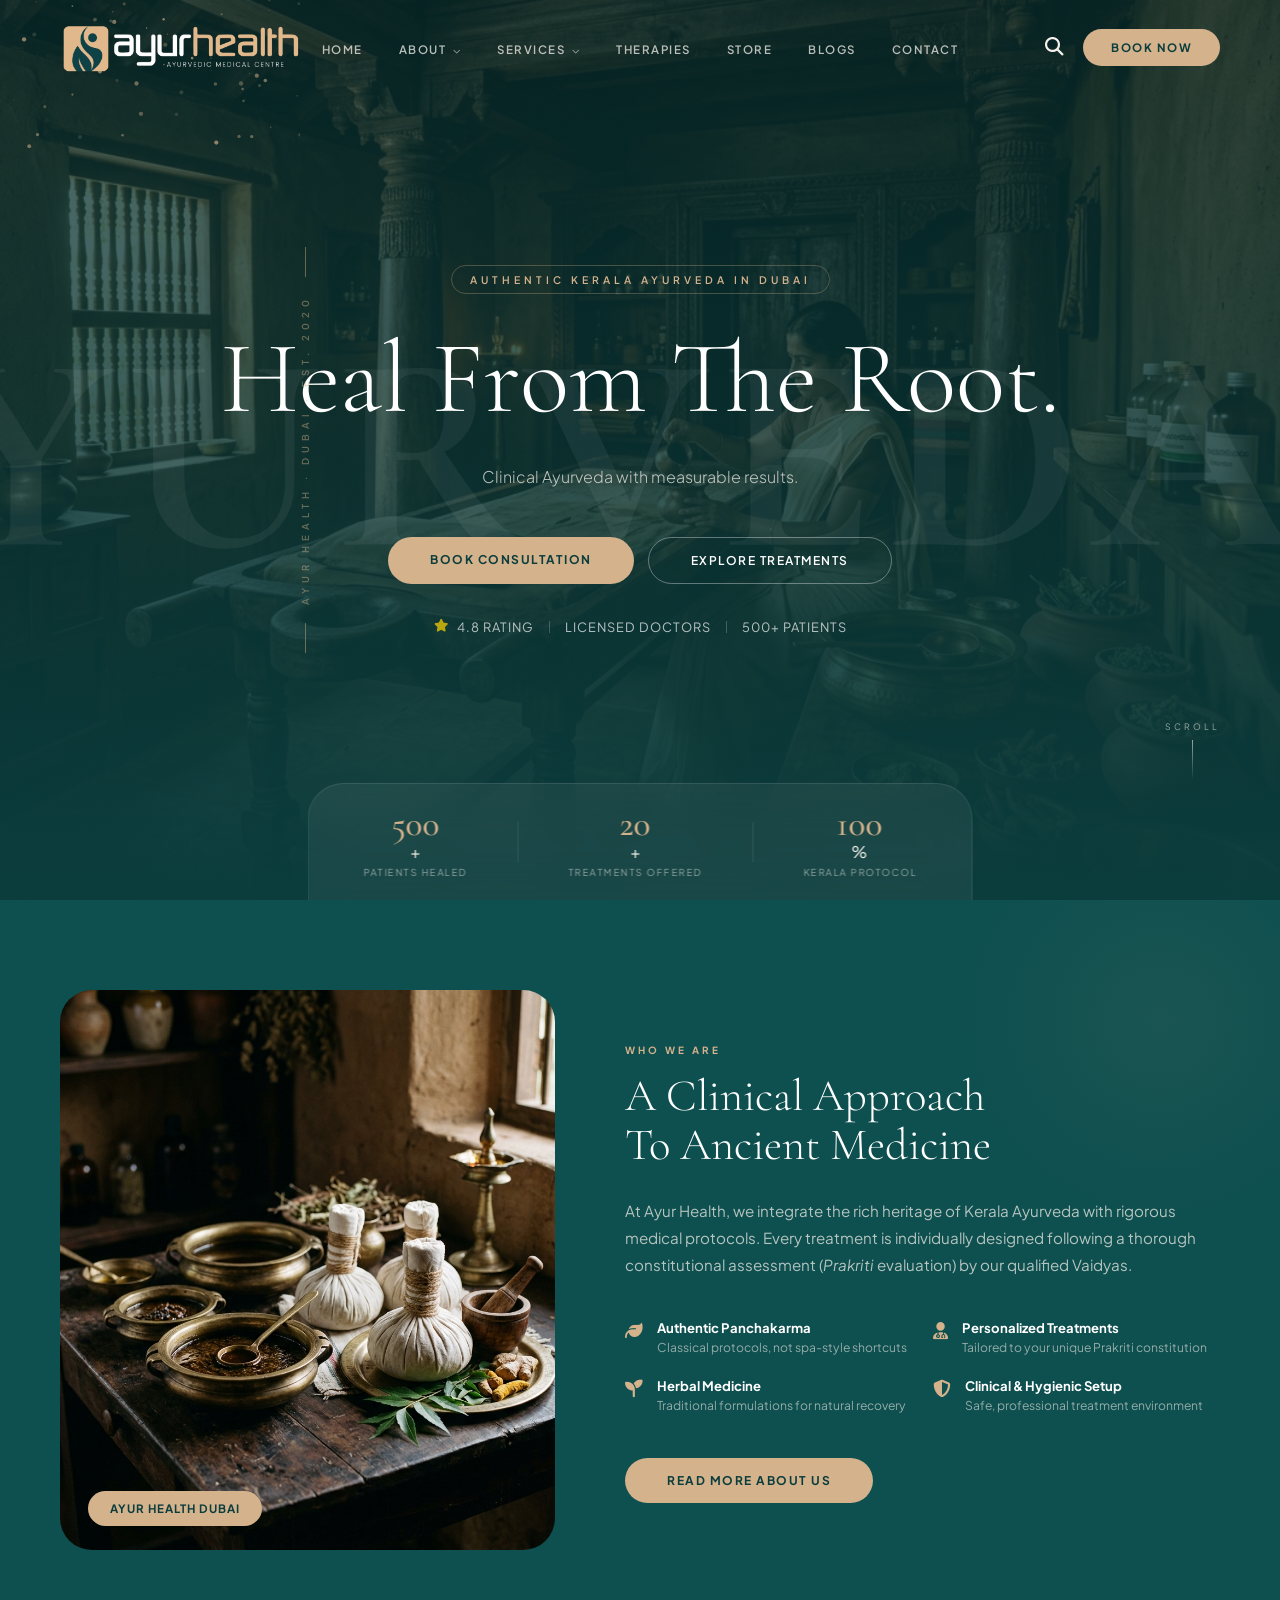
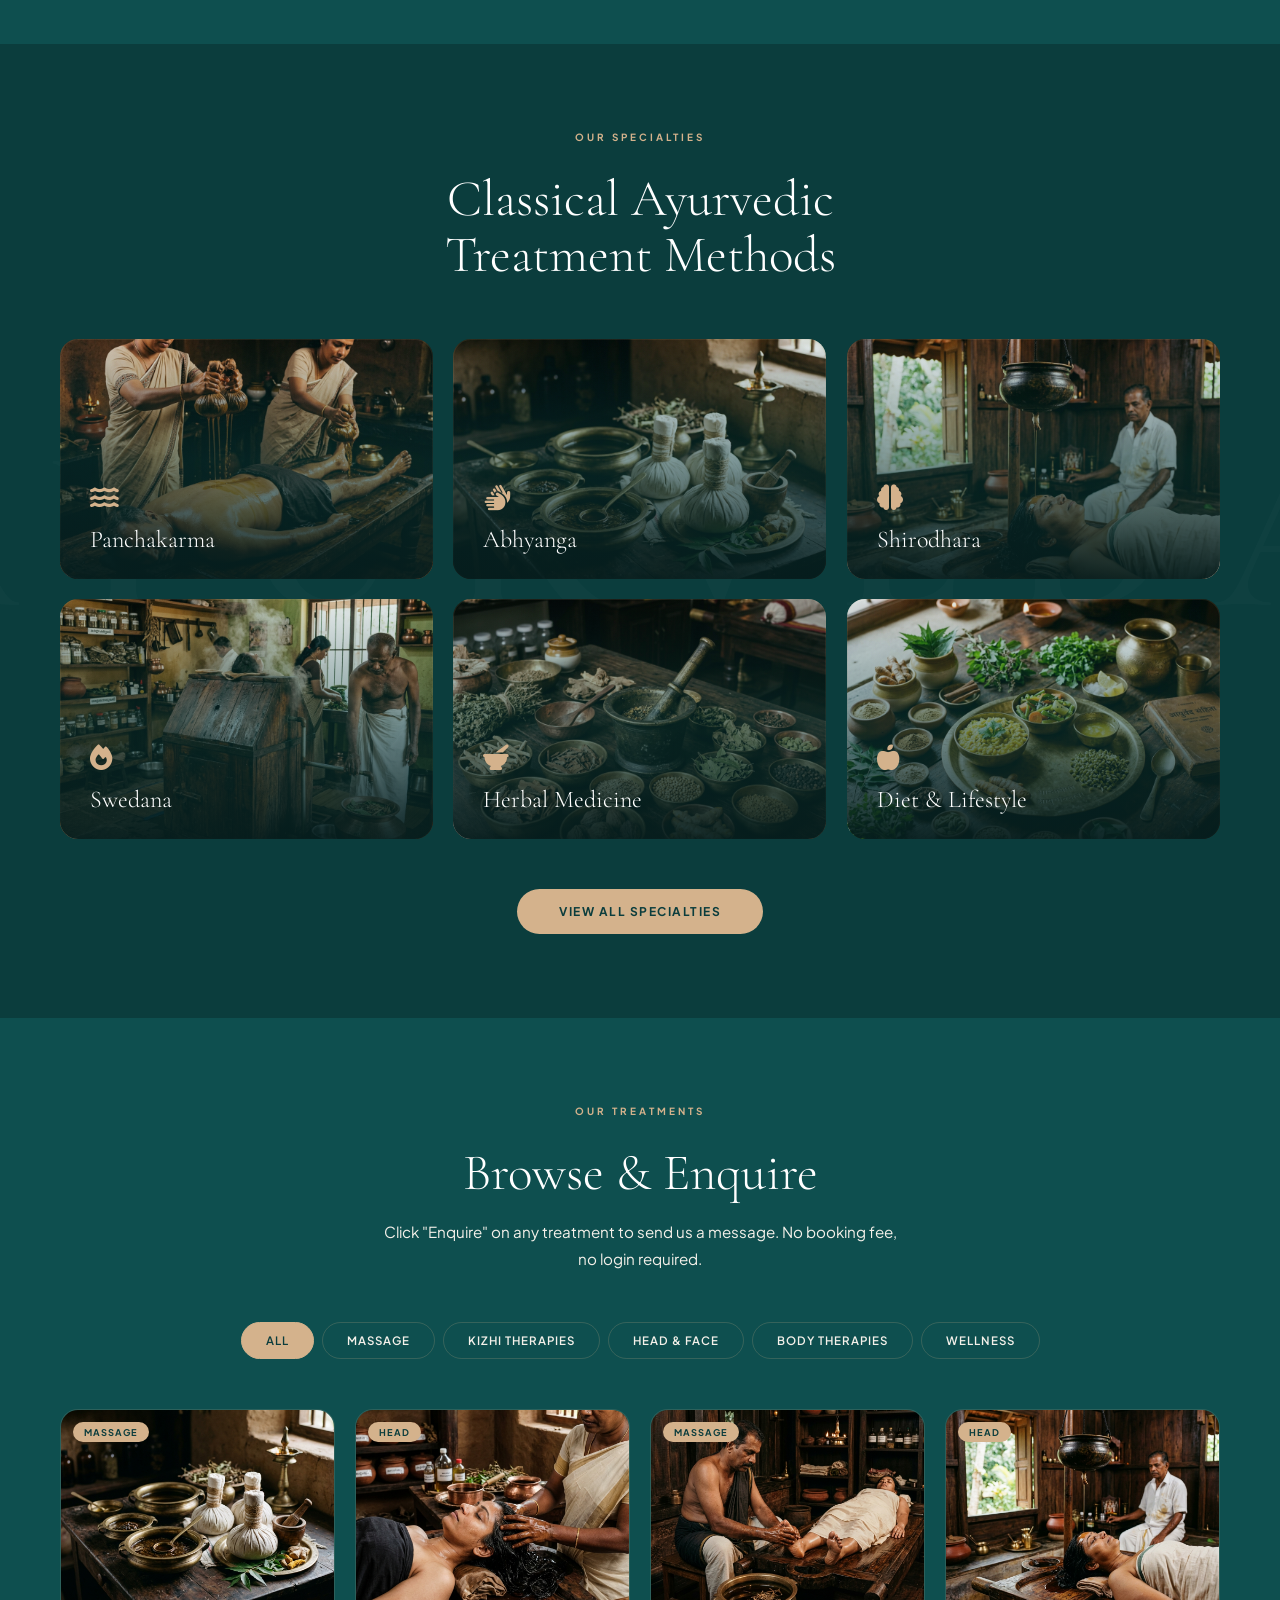
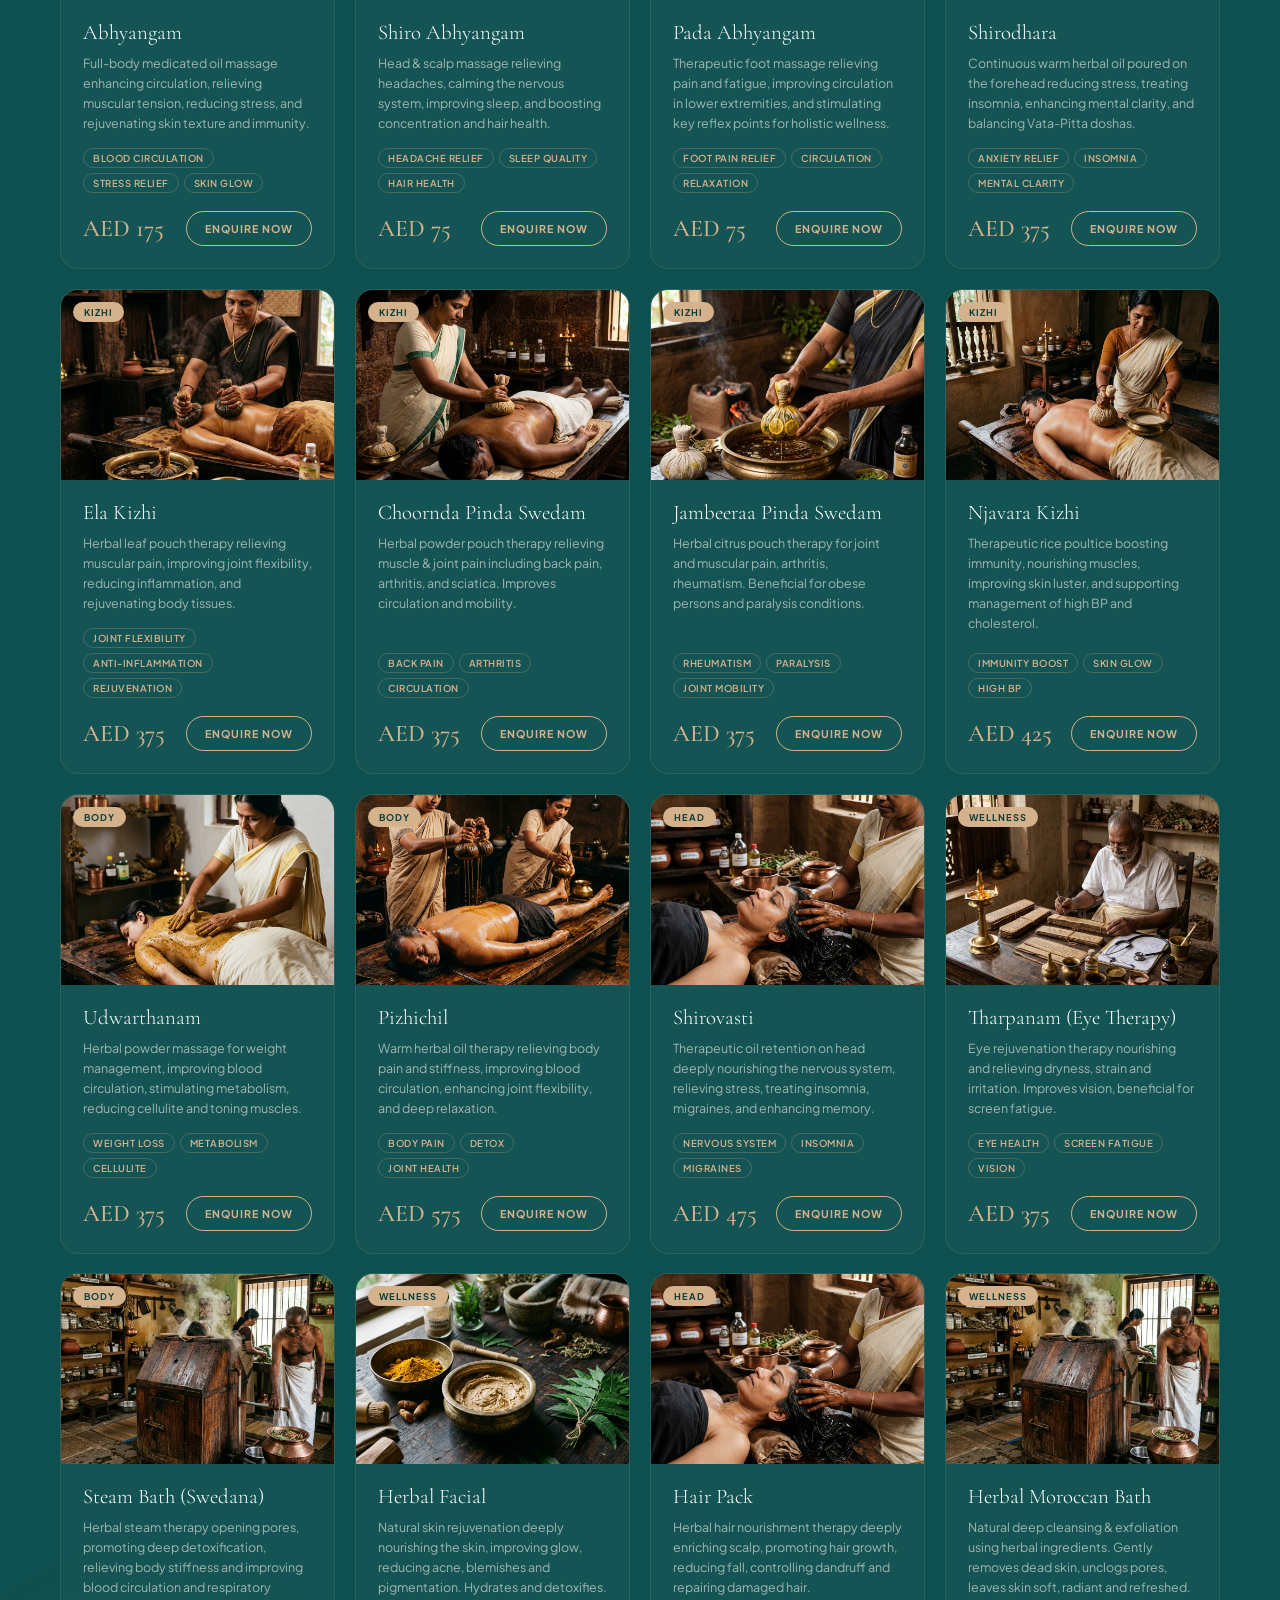
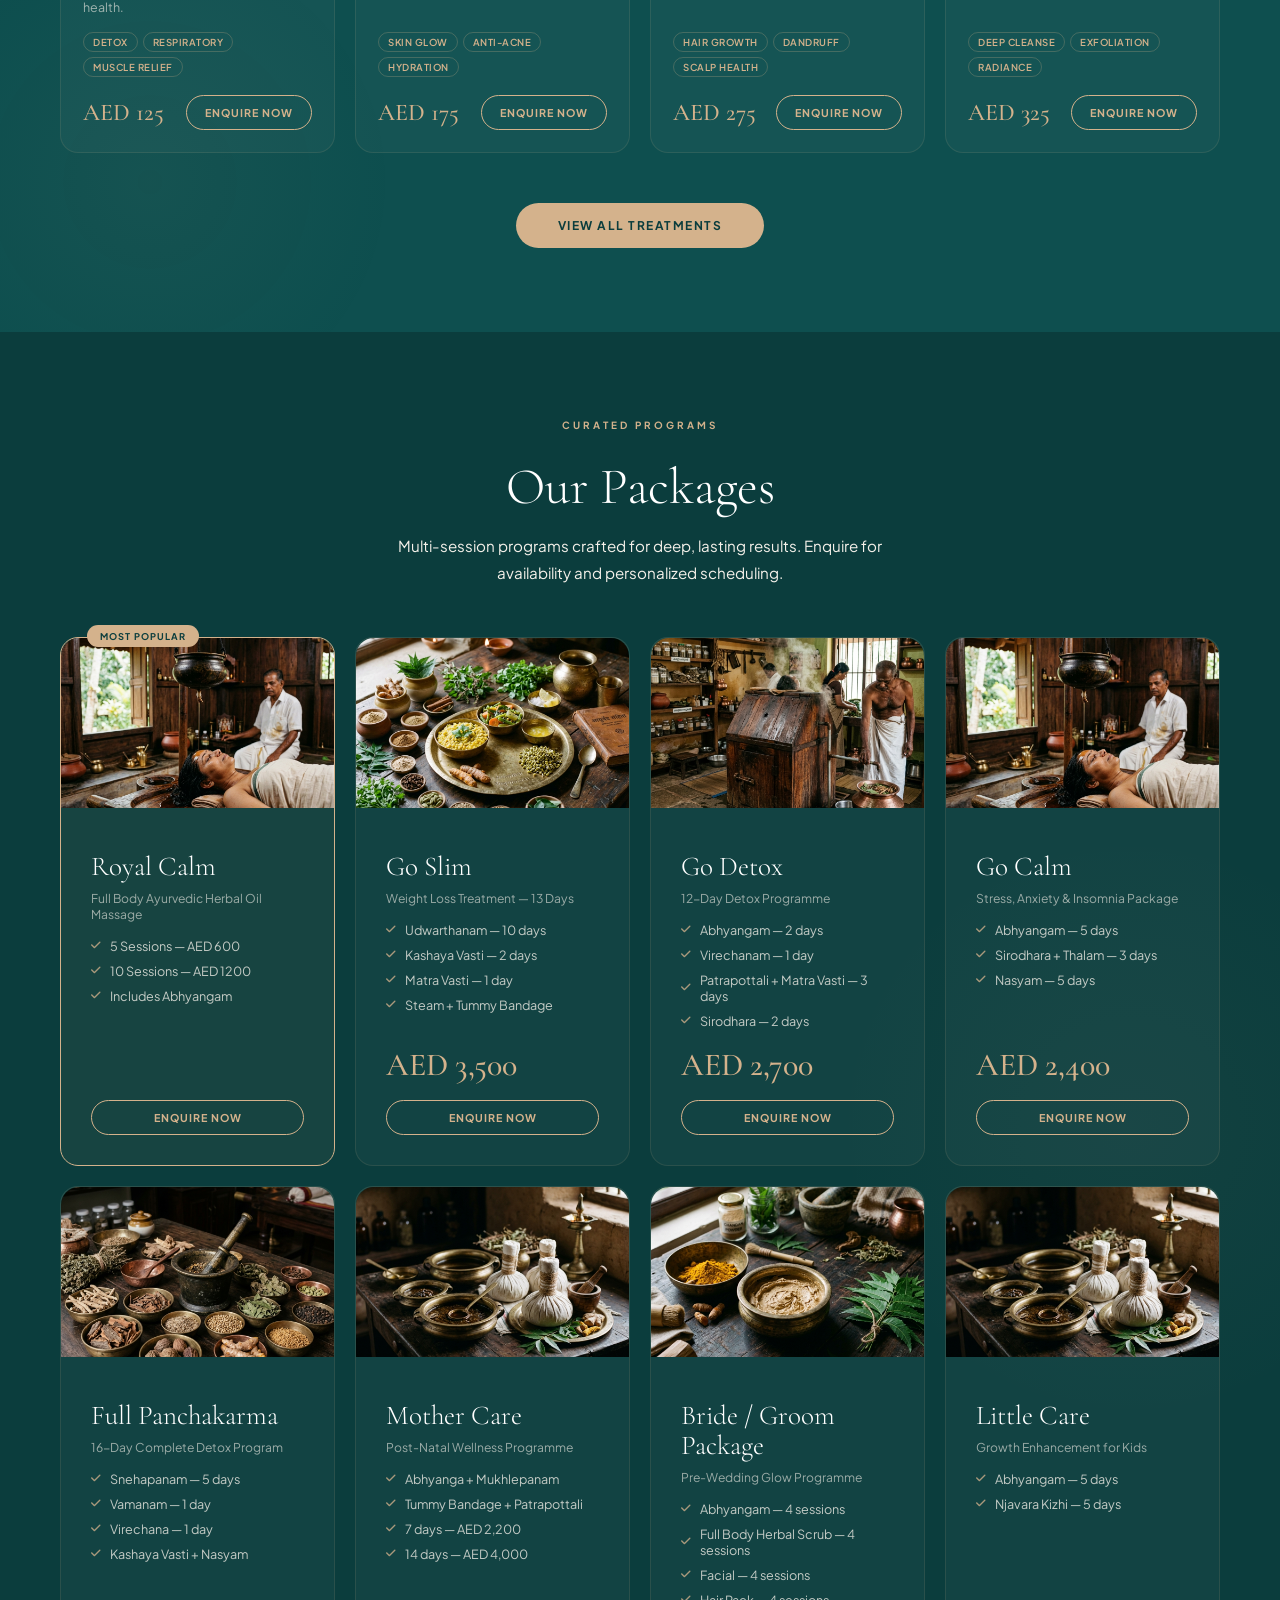
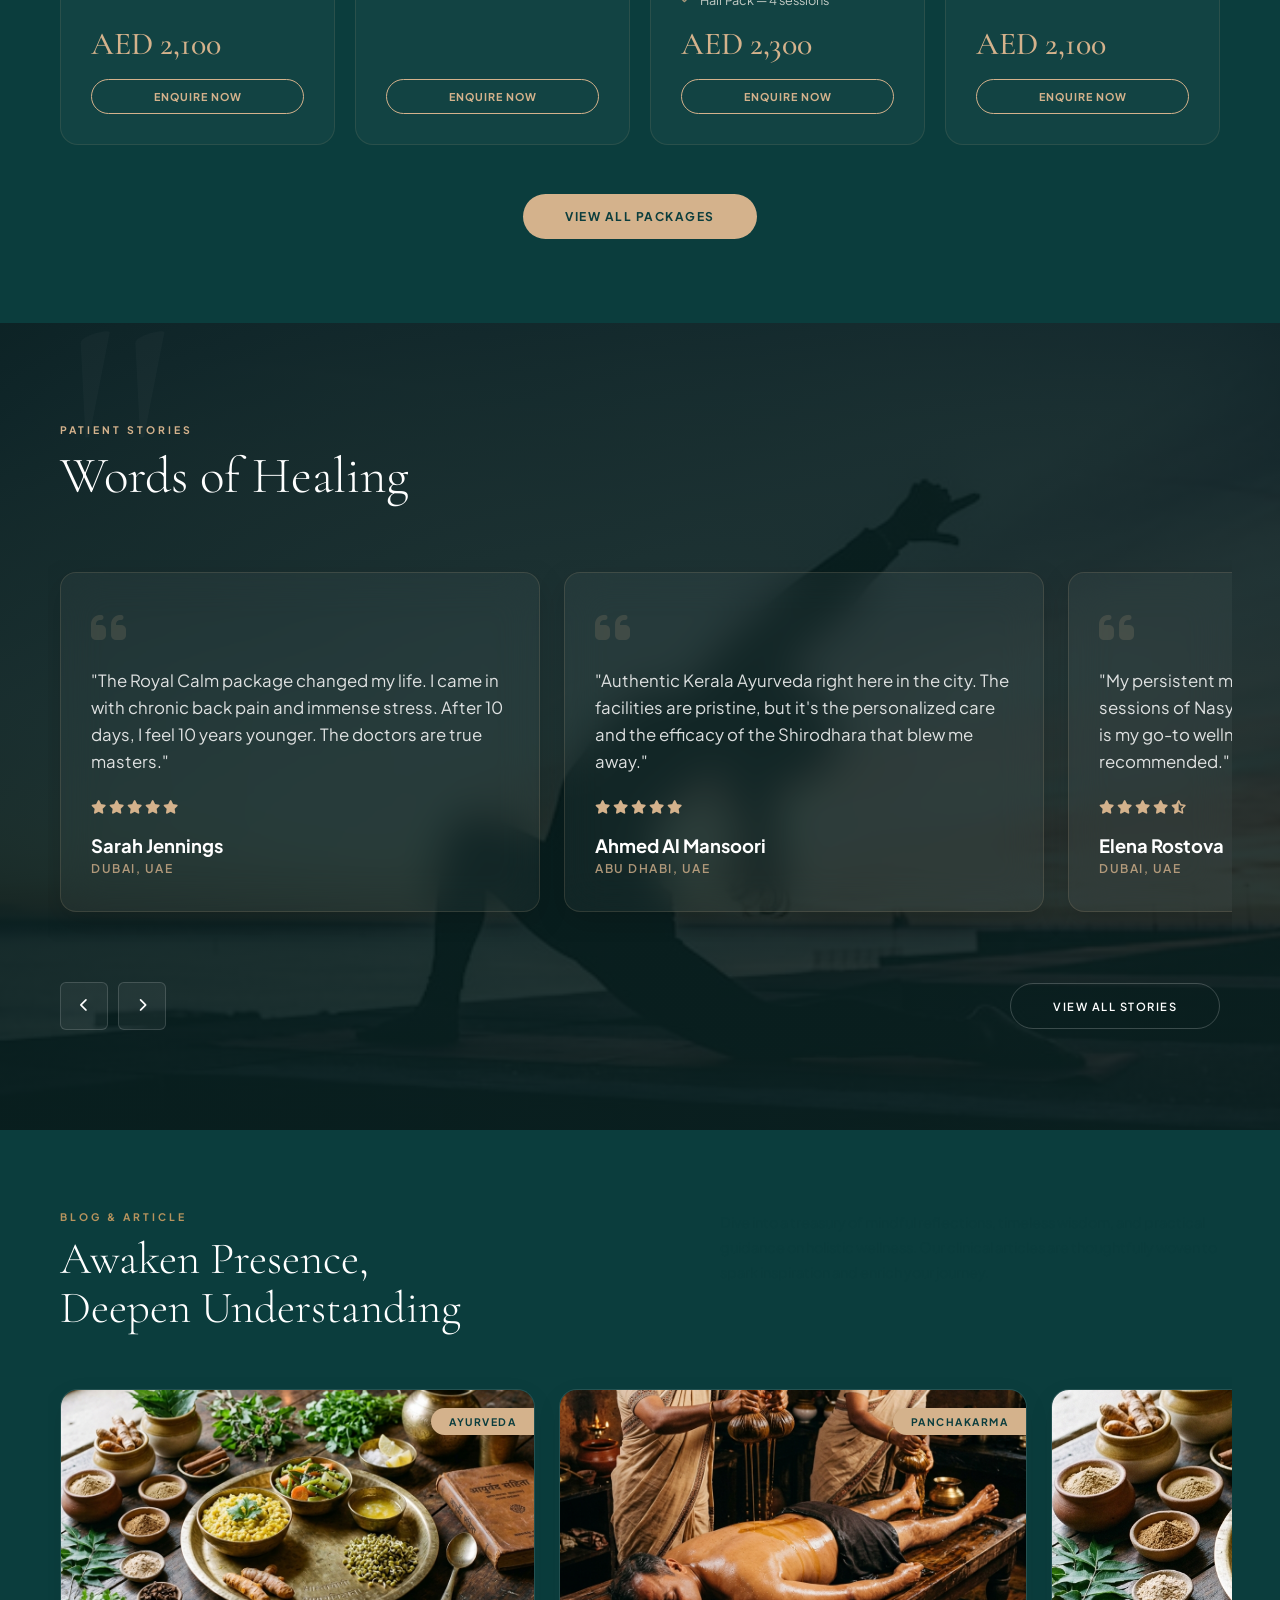
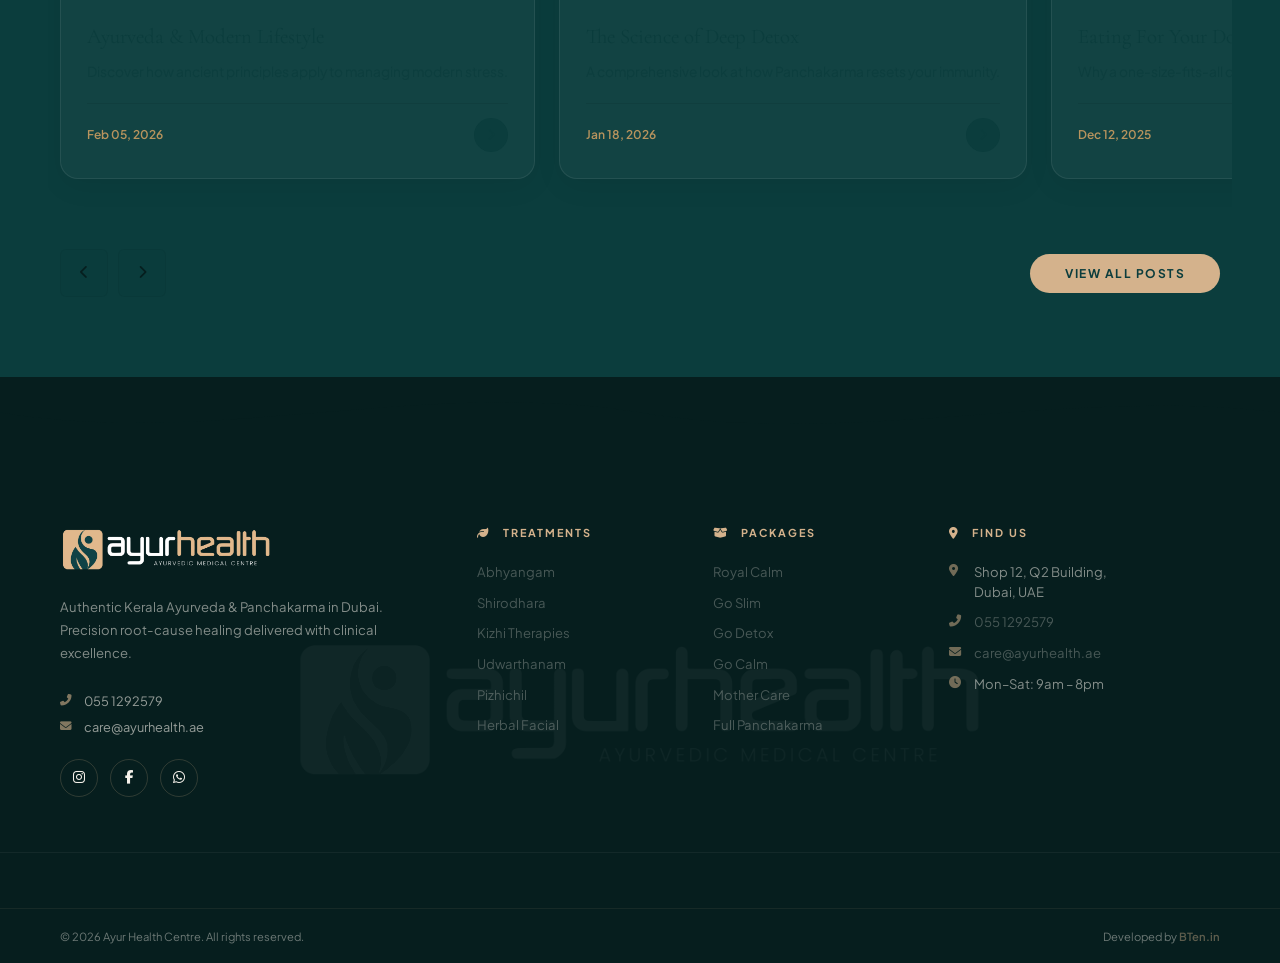
==== commit b3b11086: "UI Polishing: Fix sticky header persistence, visible search icon, unique treatment images, and dark-" ====
--- a/index.html
+++ b/index.html
@@ -326,7 +326,7 @@
             <!-- Podi Kizhi -->
             <div class="treatment-card" data-cat="kizhi">
                 <div class="card-img-wrap">
-                    <img src="assets/kerala_kizhi_massage.png" alt="Podi Kizhi">
+                    <img src="assets/kerala_podi_kizhi.png" alt="Podi Kizhi">
                     <span class="card-badge">Kizhi</span>
                 </div>
                 <div class="card-body">
@@ -345,7 +345,7 @@
             <!-- Naranga Kizhi -->
             <div class="treatment-card" data-cat="kizhi">
                 <div class="card-img-wrap">
-                    <img src="assets/kerala_kizhi_massage.png" alt="Naranga Kizhi">
+                    <img src="assets/kerala_naranga_kizhi.png" alt="Naranga Kizhi">
                     <span class="card-badge">Kizhi</span>
                 </div>
                 <div class="card-body">
@@ -364,7 +364,7 @@
             <!-- Njavara Kizhi -->
             <div class="treatment-card" data-cat="kizhi">
                 <div class="card-img-wrap">
-                    <img src="assets/kerala_kizhi_massage.png" alt="Njavara Kizhi">
+                    <img src="assets/kerala_njavara_kizhi.png" alt="Njavara Kizhi">
                     <span class="card-badge">Kizhi</span>
                 </div>
                 <div class="card-body">
@@ -383,7 +383,7 @@
             <!-- Udwarthanam -->
             <div class="treatment-card" data-cat="body">
                 <div class="card-img-wrap">
-                    <img src="assets/kerala_herbs.png" alt="Udwarthanam">
+                    <img src="assets/kerala_udwarthanam.png" alt="Udwarthanam">
                     <span class="card-badge">Body</span>
                 </div>
                 <div class="card-body">
@@ -440,7 +440,7 @@
             <!-- Tharpanam -->
             <div class="treatment-card" data-cat="wellness">
                 <div class="card-img-wrap">
-                    <img src="assets/kerala_herbs.png" alt="Tharpanam">
+                    <img src="assets/kerala_consultation.png" alt="Tharpanam">
                     <span class="card-badge">Wellness</span>
                 </div>
                 <div class="card-body">
@@ -988,7 +988,9 @@
     document.addEventListener('DOMContentLoaded', () => {
         // Header scroll
         const header = document.getElementById('main-header');
-        window.addEventListener('scroll', () => header.classList.toggle('scrolled', window.scrollY > 60));
+        const checkScroll = () => header.classList.toggle('scrolled', window.scrollY > 60);
+        window.addEventListener('scroll', checkScroll);
+        checkScroll();
 
         // Filter tabs
         document.querySelectorAll('.tab-btn').forEach(btn => {
--- a/css/style.css
+++ b/css/style.css
@@ -152,20 +152,24 @@
     font-size: 1.15rem; cursor: pointer; transition: color 0.3s ease;
 }
 .search-toggle:hover { color: var(--accent); }
-#main-header.scrolled .search-toggle { color: var(--primary); }
+#main-header.scrolled .search-toggle { color: var(--accent); }
+
 
 .search-form {
     position: absolute; right: 0; top: 150%;
-    background: var(--white);
-    border-radius: 30px;
-    padding: 5px 5px 5px 20px;
+    background: rgba(11, 61, 61, 0.98);
+    backdrop-filter: blur(15px);
+    border: 1px solid rgba(212, 178, 140, 0.3);
+    border-radius: 40px;
+    padding: 6px 6px 6px 24px;
     display: flex; align-items: center;
-    box-shadow: 0 10px 30px rgba(0,0,0,0.1);
+    box-shadow: 0 15px 40px rgba(0,0,0,0.4);
     transform: translateY(15px);
     opacity: 0; pointer-events: none;
-    transition: all 0.3s cubic-bezier(0.175, 0.885, 0.32, 1.275);
-    width: 280px; z-index: 1000;
-}
+    transition: all 0.4s cubic-bezier(0.165, 0.84, 0.44, 1);
+    width: 320px; z-index: 1000;
+}
+
 .search-form.active {
     transform: translateY(0);
     opacity: 1; pointer-events: auto;
@@ -285,7 +289,7 @@
     display: block;
     width: 40px;
     height: 1px;
-    background: var(--cream);
+    background: var(--primary);
     flex-shrink: 0;
 }
 
@@ -1436,7 +1440,7 @@
 
 /* ===== BLOG ===== */
 .blog-section {
-    background: var(--cream);
+    background: var(--primary);
     padding: 80px 0;
     position: relative;
 }
@@ -1524,7 +1528,7 @@
 .blog-read {
     width: 34px; height: 34px;
     border-radius: 50%;
-    background: var(--cream);
+    background: var(--primary);
     display: flex; align-items: center; justify-content: center;
     color: var(--primary);
     transition: var(--transition);
@@ -1728,7 +1732,7 @@
 }
 
 .layer-overlap.light {
-    background: var(--cream);
+    background: var(--primary);
     color: var(--primary);
 }
 
@@ -1807,3 +1811,11 @@
     .footer-inner { grid-template-columns: 1fr; gap: 35px; }
     .blog-header { flex-direction: column; gap: 18px; }
 }
+
+.blog-section .section-tag { color: var(--accent); }
+.blog-section h2 { color: var(--white); }
+.blog-section .blog-sub { color: rgba(255,255,255,0.7); }
+.blog-card { background: rgba(255,255,255,0.03); border: 1px solid rgba(255,255,255,0.08); }
+.blog-card-body h3 { color: var(--white); }
+.blog-card-body p { color: rgba(255,255,255,0.6); }
+.blog-card-footer { border-top: 1px solid rgba(255,255,255,0.08); color: rgba(255,255,255,0.45); }
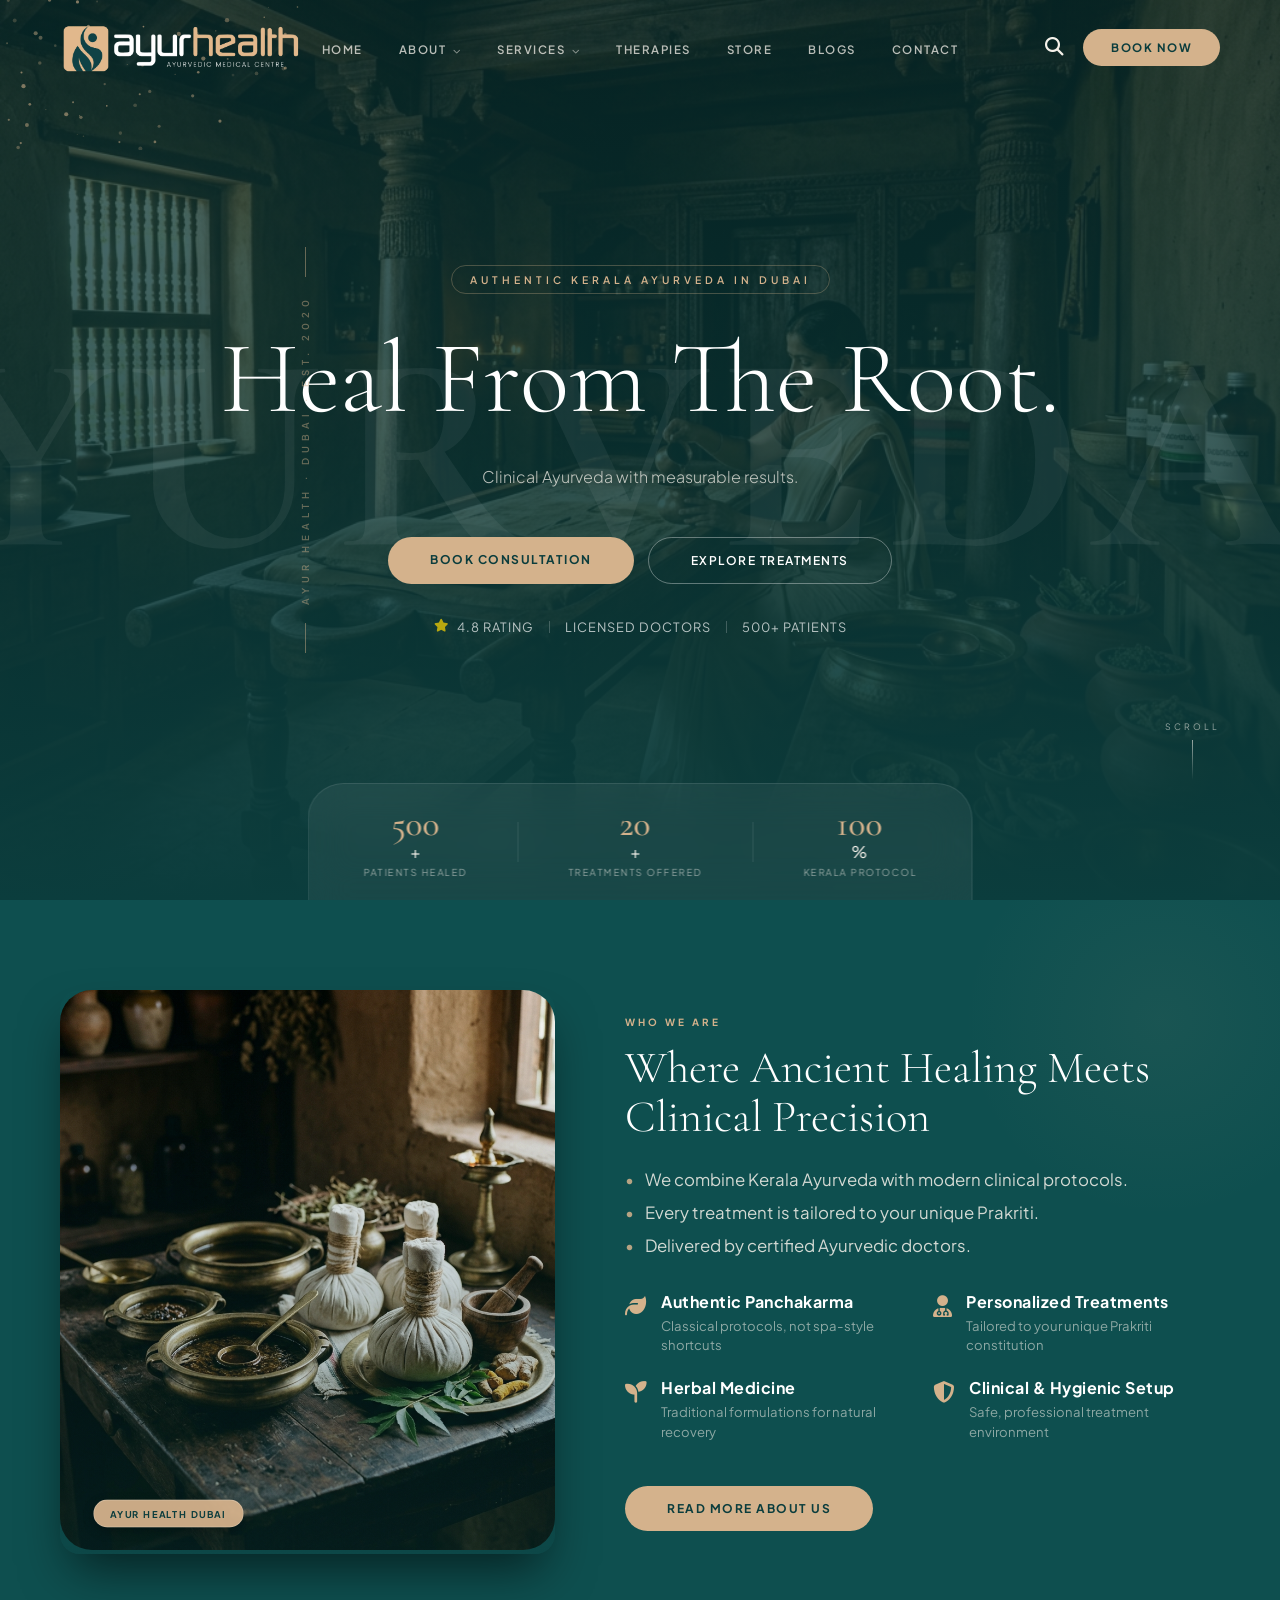
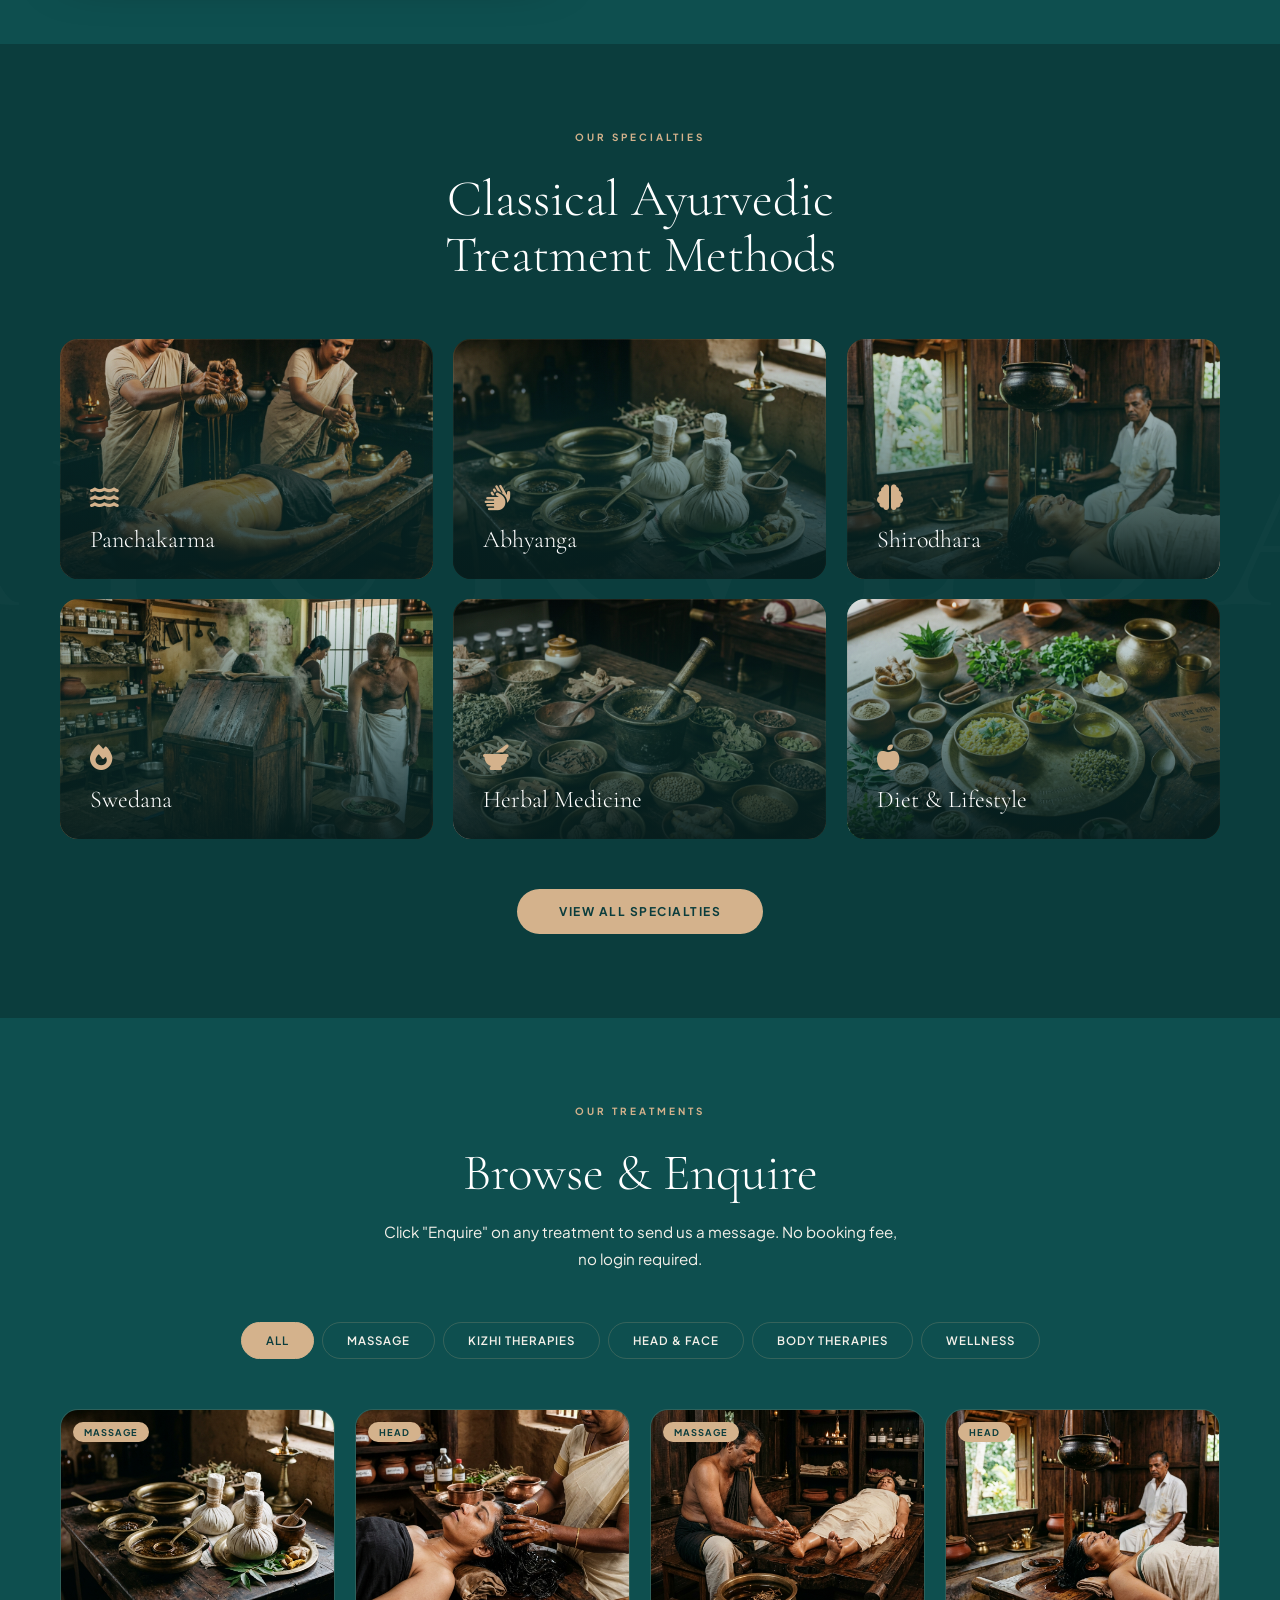
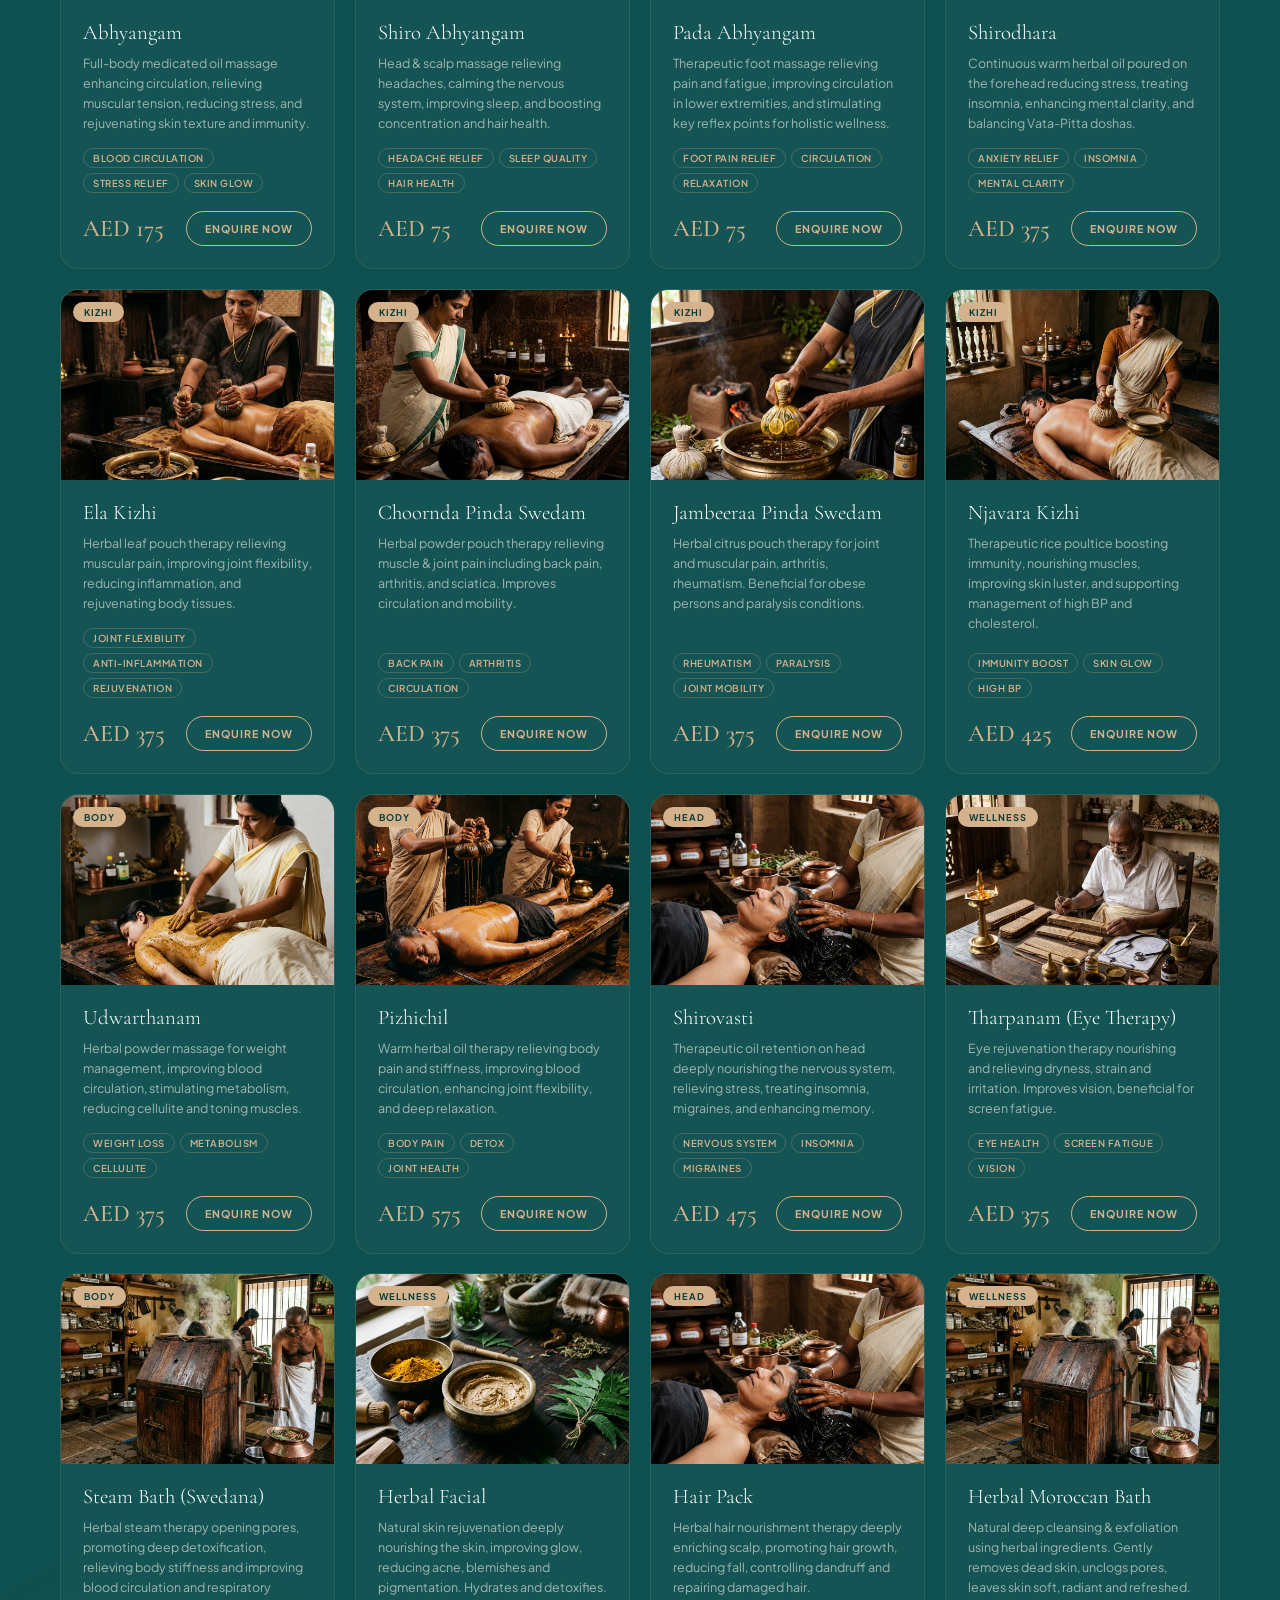
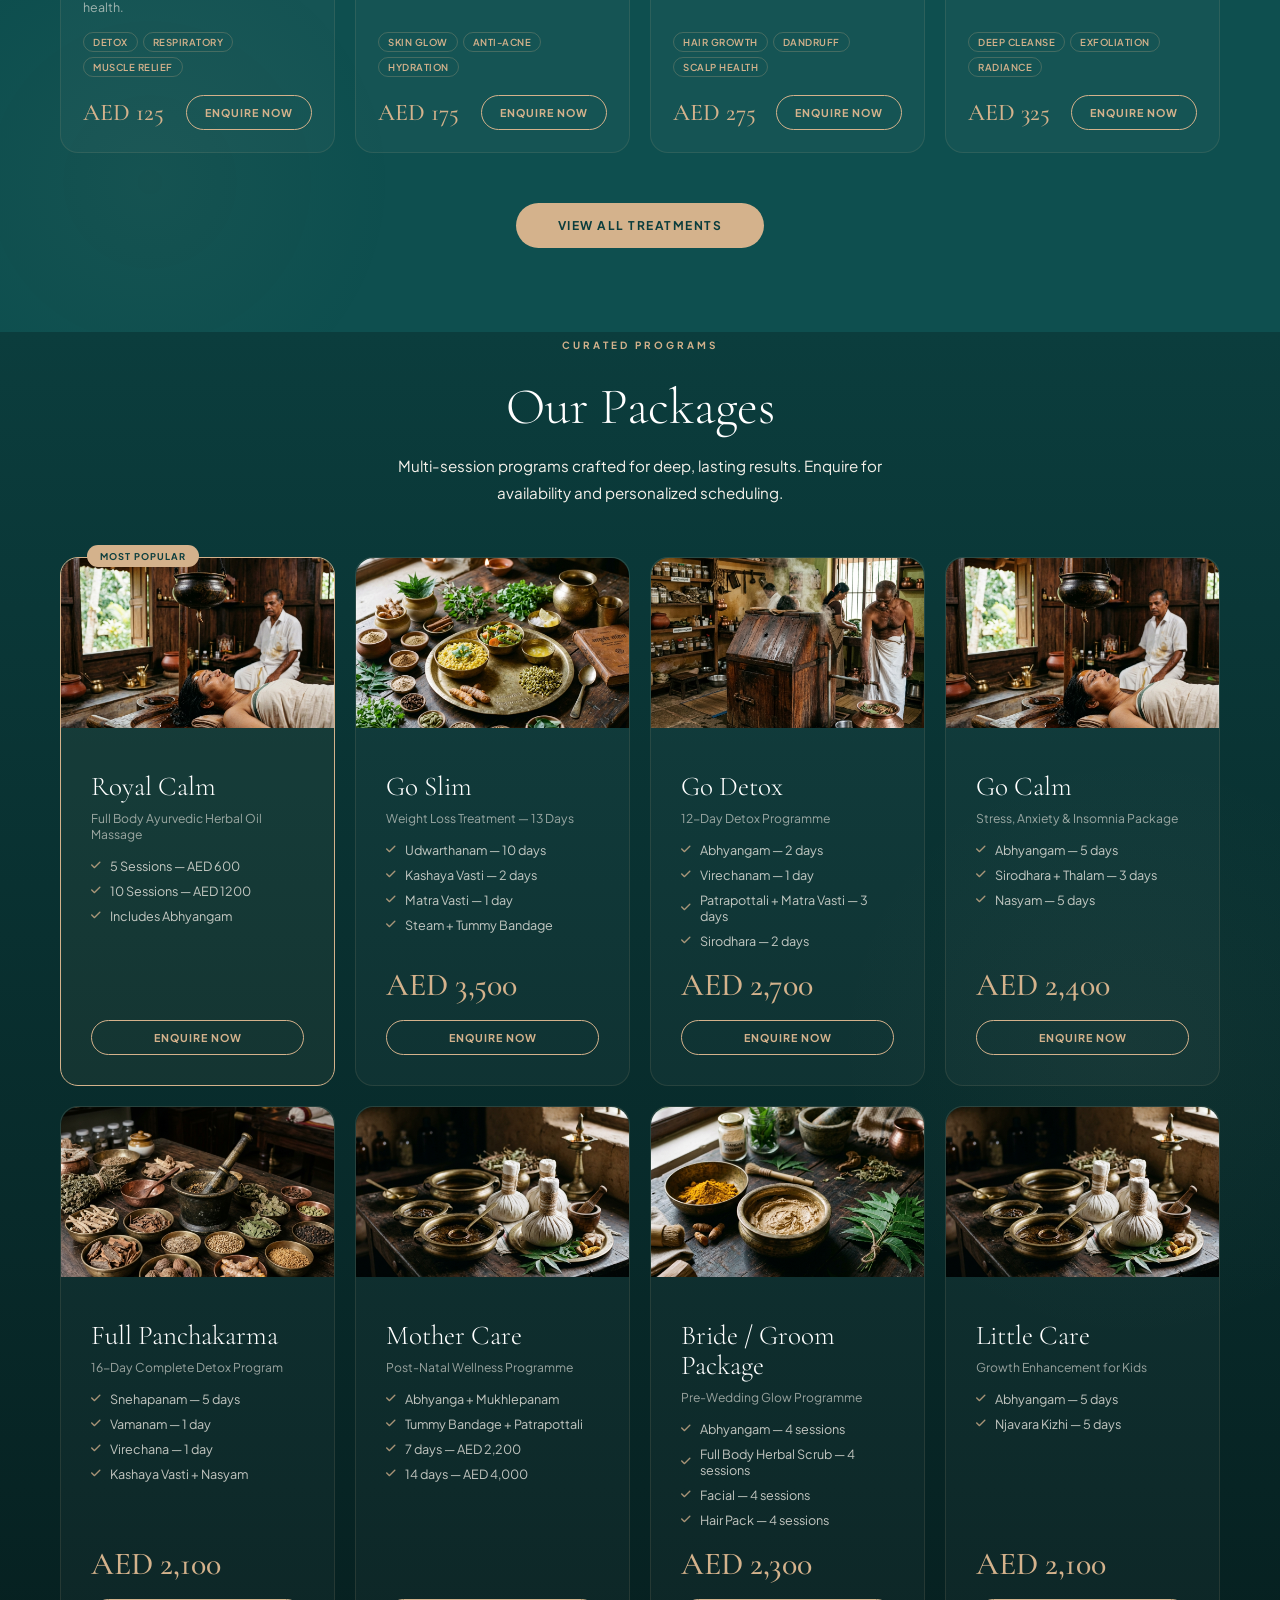
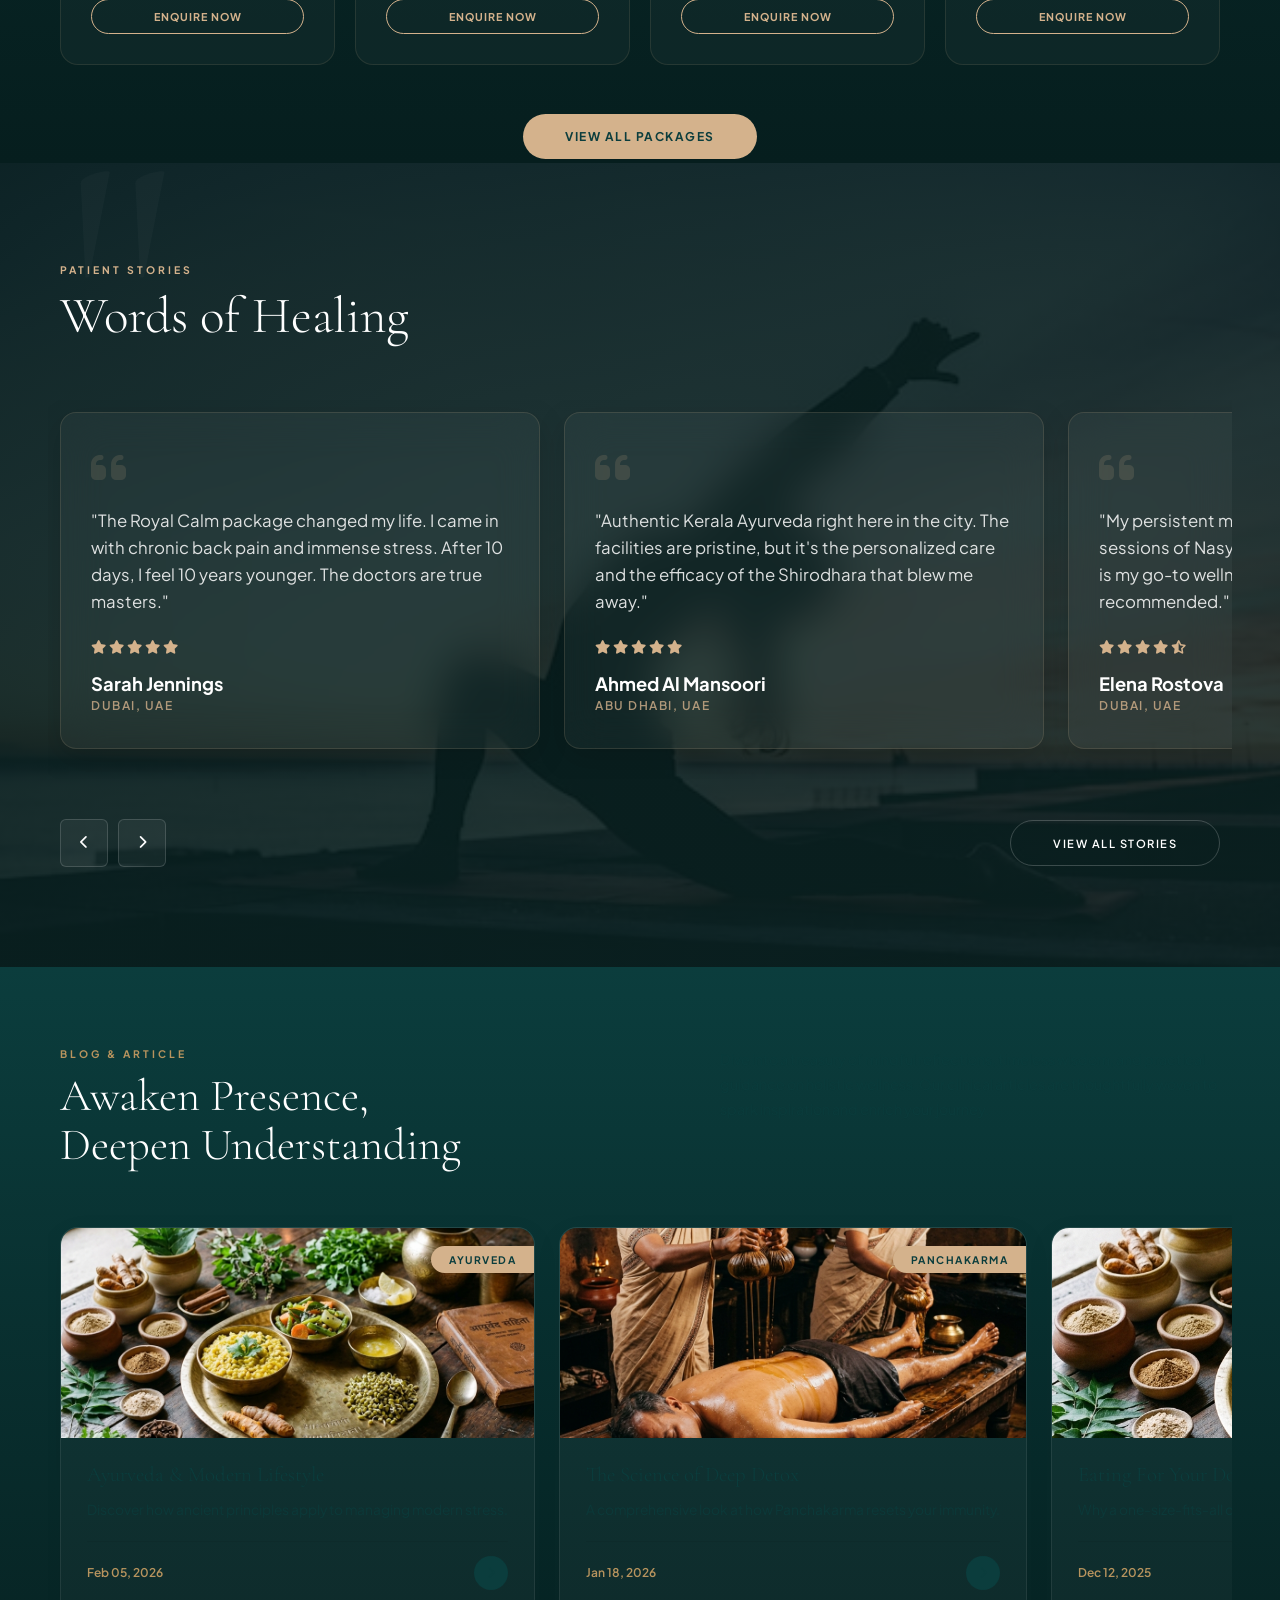
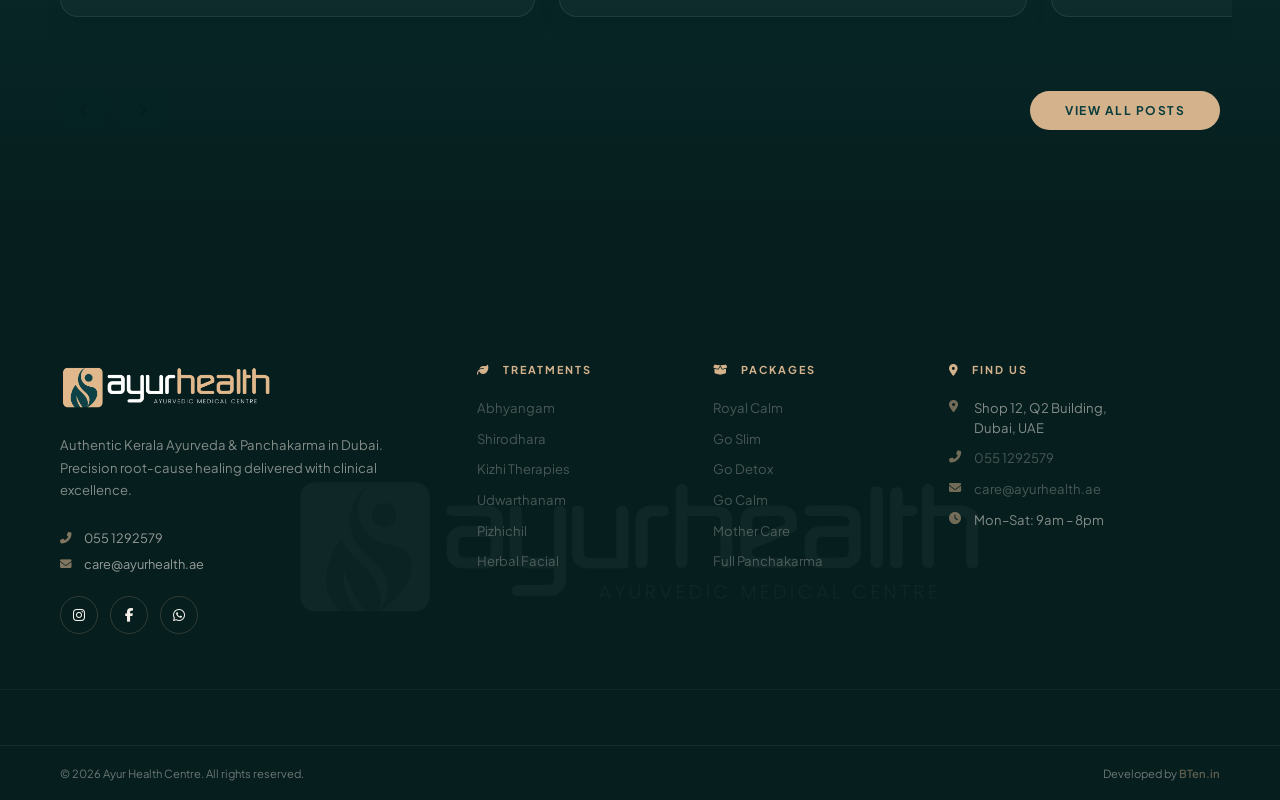
==== commit e57456d9: "Final UI/UX Refinement: About section hierarchy, 2-font restriction, gradient backgrounds, and unifi" ====
--- a/index.html
+++ b/index.html
@@ -55,7 +55,7 @@
             </form>
         </div>
         <button class="mobile-toggle" onclick="document.querySelector('.nav-center').classList.toggle('active')" aria-label="Menu" style="background:transparent; border:none; color:var(--cream); font-size:1.4rem; cursor:pointer; display:none;"><i class="fas fa-bars"></i></button>
-        <a href="#enquiry" class="connect-pill">Book Now</a>
+        <a href="javascript:void(0)" onclick="openEnquiry('General Booking')" class="connect-pill">Book Now</a>
     </div>
 </header>
 
@@ -85,7 +85,7 @@
         <h1>Heal From The Root.</h1>
         <p class="hero-sub">Clinical Ayurveda with measurable results.</p>
         <div class="hero-btns">
-            <a href="#enquiry" class="btn-primary">Book Consultation</a>
+            <a href="javascript:void(0)" onclick="openEnquiry('Consultation')" class="btn-primary">Book Consultation</a>
             <a href="#treatments" class="btn-secondary">Explore Treatments</a>
         </div>
         <div class="hero-trust">
@@ -116,8 +116,14 @@
             </div>
             <div class="about-text">
                 <span class="section-tag">Who We Are</span>
-                <h2>A Clinical Approach<br>To Ancient Medicine</h2>
-                <p>At Ayur Health, we integrate the rich heritage of Kerala Ayurveda with rigorous medical protocols. Every treatment is individually designed following a thorough constitutional assessment (<em>Prakriti</em> evaluation) by our qualified Vaidyas.</p>
+                <h2 class="about-heading">Where Ancient Healing Meets Clinical Precision</h2>
+                
+                <div class="about-microlines">
+                    <p>We combine Kerala Ayurveda with modern clinical protocols.</p>
+                    <p>Every treatment is tailored to your unique Prakriti.</p>
+                    <p>Delivered by certified Ayurvedic doctors.</p>
+                </div>
+
                 <div class="specialty-grid">
                     <div class="specialty-item">
                         <i class="fas fa-leaf"></i>
--- a/css/style.css
+++ b/css/style.css
@@ -23,8 +23,8 @@
     -webkit-font-smoothing: antialiased;
 }
 
-h1, h2, h3 {
-    font-family: 'Cormorant Garamond', serif;
+h1, h2, h3, h4, h5, h6 {
+    font-family: "Cormorant Garamond", serif;
     font-weight: 300;
     line-height: 1.1;
 }
@@ -687,7 +687,25 @@
     align-items: center;
 }
 
-.about-img-wrap { position: relative; }
+
+.about-img-wrap {
+    position: relative;
+    border-radius: 20px;
+    overflow: hidden;
+    box-shadow: 0 25px 50px -12px rgba(0, 0, 0, 0.6);
+    transition: transform 0.4s cubic-bezier(0.165, 0.84, 0.44, 1);
+}
+.about-img-wrap:hover {
+    transform: scale(1.03);
+}
+.about-img-wrap::after {
+    content: '';
+    position: absolute;
+    inset: 0;
+    background: linear-gradient(to top, rgba(11,61,61,0.4), transparent);
+    pointer-events: none;
+}
+
 
 .about-img {
     width: 100%;
@@ -696,19 +714,26 @@
     border-radius: 32px;
 }
 
+
 .about-badge {
-    position: absolute;
-    bottom: 28px;
-    left: 28px;
-    background: var(--accent);
+    transform: scale(0.9);
+    box-shadow: 0 10px 20px rgba(0,0,0,0.3);
+    position: absolute;
+    bottom: 25px;
+    left: 25px;
+    background: rgba(212, 178, 140, 0.95);
     color: var(--primary);
-    padding: 10px 22px;
+    padding: 8px 18px;
     border-radius: 50px;
+    font-size: 0.65rem;
     font-weight: 700;
-    font-size: 0.72rem;
-    text-transform: uppercase;
-    letter-spacing: 1px;
-}
+    text-transform: uppercase;
+    letter-spacing: 1.5px;
+    z-index: 2;
+    box-shadow: 0 4px 12px rgba(0,0,0,0.25);
+    border: 1px solid rgba(255,255,255,0.2);
+}
+
 
 .about-text h2 {
     font-size: clamp(2.2rem, 3.5vw, 3.6rem);
@@ -736,24 +761,27 @@
 }
 
 .specialty-item i {
-    font-size: 1.1rem;
+    font-size: 1.35rem;
     color: var(--accent);
-    margin-top: 3px;
-    flex-shrink: 0;
+    margin-top: 5px;
 }
 
 .specialty-item strong {
+    font-weight: 700;
+    color: var(--white);
     display: block;
+    font-size: 1rem;
+    color: var(--white);
+    margin-bottom: 4px;
+    letter-spacing: 0.5px;
+}
+
+.specialty-item p {
+    opacity: 0.5;
+    font-size: 0.8rem;
     font-size: 0.82rem;
-    font-weight: 700;
-    margin-bottom: 3px;
-    color: var(--white);
-}
-
-.specialty-item p {
-    font-size: 0.76rem;
-    opacity: 0.58;
-    margin: 0;
+    opacity: 0.55;
+    line-height: 1.5;
 }
 
 /* ===== SPECIALTIES STRIP ===== */
@@ -1054,8 +1082,7 @@
 
 /* ===== PACKAGES ===== */
 .packages-section {
-    padding: 80px 0;
-    background: var(--primary);
+    background: linear-gradient(to bottom, #0b3d3d, #061e1e);
     position: relative;
     overflow: hidden;
 }
@@ -1192,19 +1219,37 @@
     pointer-events: all;
 }
 
+
 .modal-box {
-    background: #0c4040;
-    border: 1px solid rgba(212,178,140,0.2);
-    border-radius: 28px;
+    background: #0b3d3d;
+    background: linear-gradient(145deg, #0b3d3d, #061e1e);
+    width: 95%;
+    max-width: 500px;
     padding: 50px;
-    width: 100%;
+    border-radius: 24px;
+    position: relative;
+    transform: translateY(30px);
+    transition: all 0.5s cubic-bezier(0.19, 1, 0.22, 1);
+    box-shadow: 0 30px 60px rgba(0,0,0,0.5);
+    border: 1px solid rgba(212, 178, 140, 0.15);
+}
+
+
+.modal-overlay.active 
+.modal-box {
+    background: #0b3d3d;
+    background: linear-gradient(145deg, #0b3d3d, #061e1e);
+    width: 95%;
     max-width: 500px;
+    padding: 50px;
+    border-radius: 24px;
     position: relative;
     transform: translateY(30px);
-    transition: all 0.4s ease;
-}
-
-.modal-overlay.active .modal-box { transform: translateY(0); }
+    transition: all 0.5s cubic-bezier(0.19, 1, 0.22, 1);
+    box-shadow: 0 30px 60px rgba(0,0,0,0.5);
+    border: 1px solid rgba(212, 178, 140, 0.15);
+}
+
 
 .modal-close {
     position: absolute;
@@ -1440,7 +1485,7 @@
 
 /* ===== BLOG ===== */
 .blog-section {
-    background: var(--primary);
+    background: linear-gradient(to bottom, #0b3d3d, #061e1e);
     padding: 80px 0;
     position: relative;
 }
@@ -1819,3 +1864,28 @@
 .blog-card-body h3 { color: var(--white); }
 .blog-card-body p { color: rgba(255,255,255,0.6); }
 .blog-card-footer { border-top: 1px solid rgba(255,255,255,0.08); color: rgba(255,255,255,0.45); }
+
+.about-microlines {
+    margin-bottom: 35px;
+}
+.about-microlines p {
+    font-size: 1.05rem;
+    margin-bottom: 12px;
+    opacity: 0.85;
+    position: relative;
+    padding-left: 20px;
+}
+.about-microlines p::before {
+    content: "•";
+    position: absolute;
+    left: 0;
+    color: var(--accent);
+}
+
+@media (max-width: 768px) {
+    .about-heading { font-size: 2.2rem !important; line-height: 1.2; }
+    .specialty-grid { grid-template-columns: 1fr; gap: 20px; }
+    .about-img-wrap { height: 320px; }
+    .about-img-wrap img { height: 100%; object-fit: cover; }
+    .about-text .btn-primary { width: 100%; display: block; text-align: center; }
+}
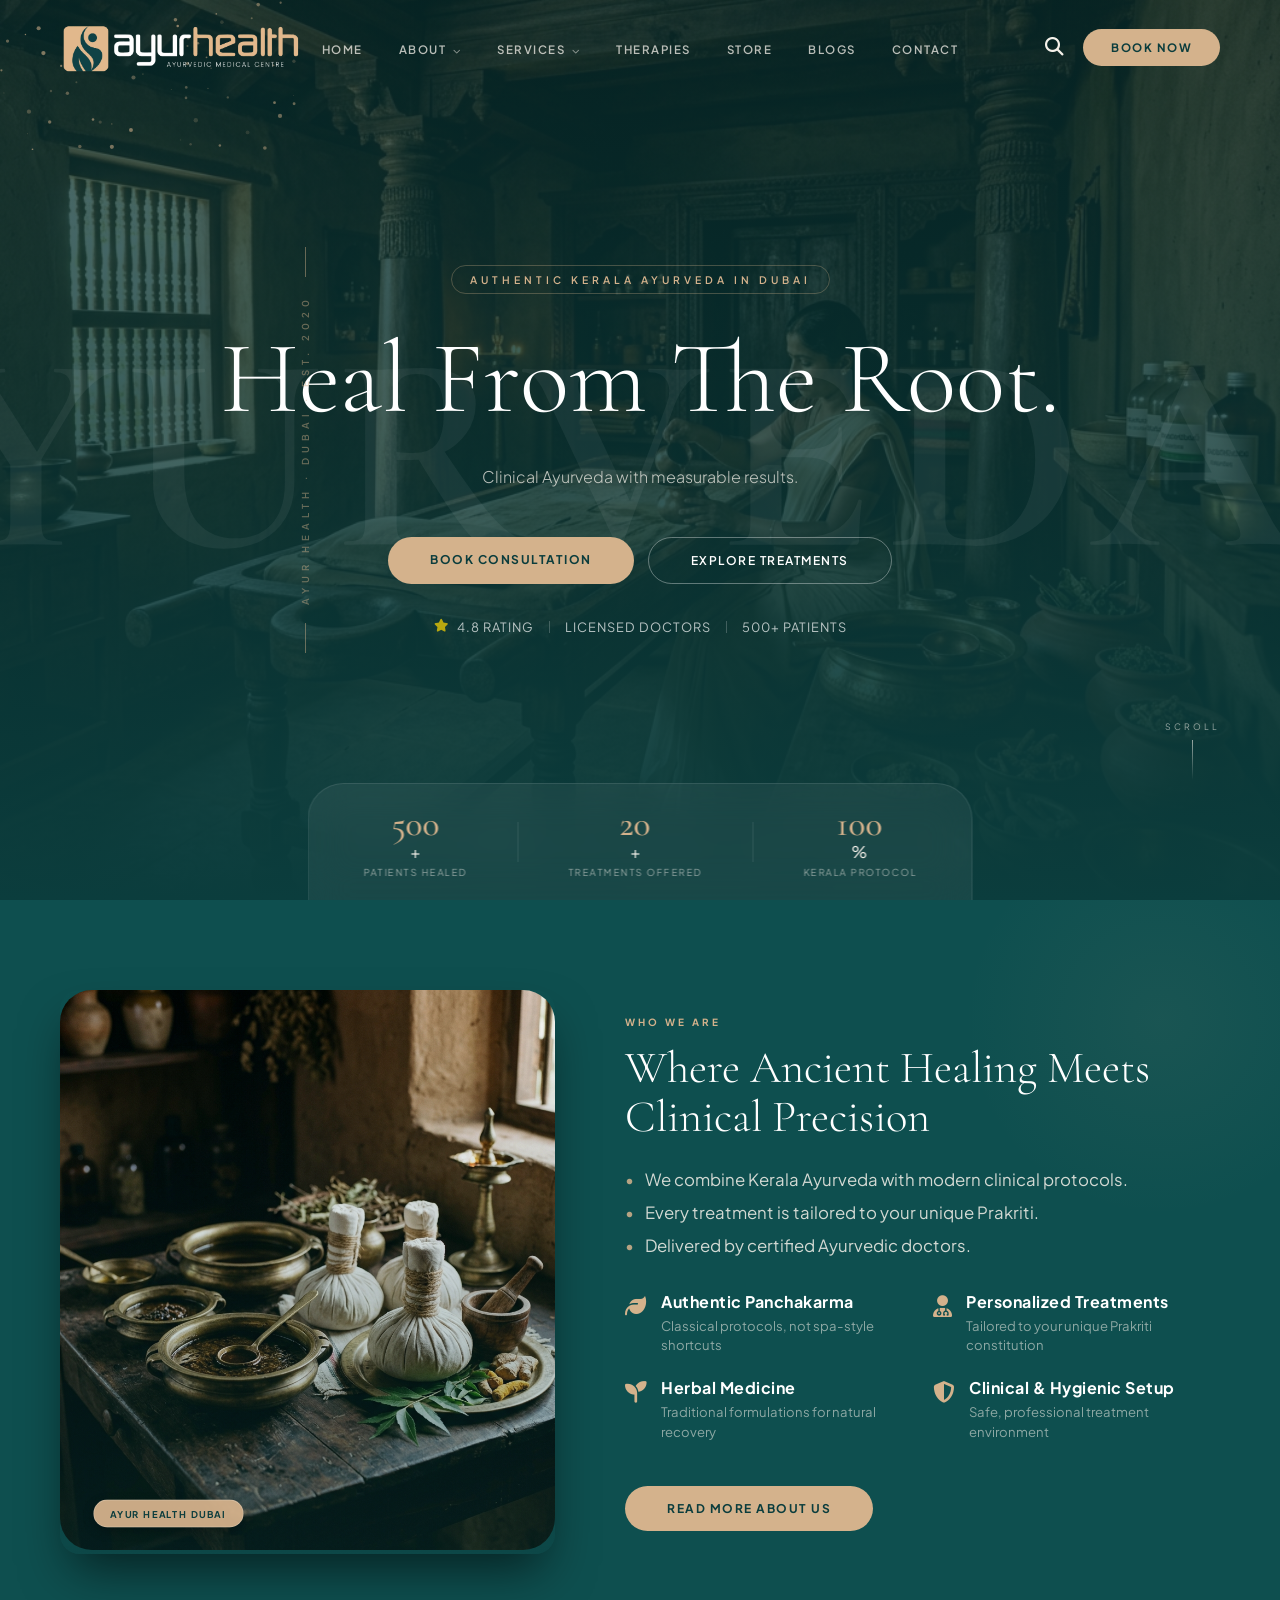
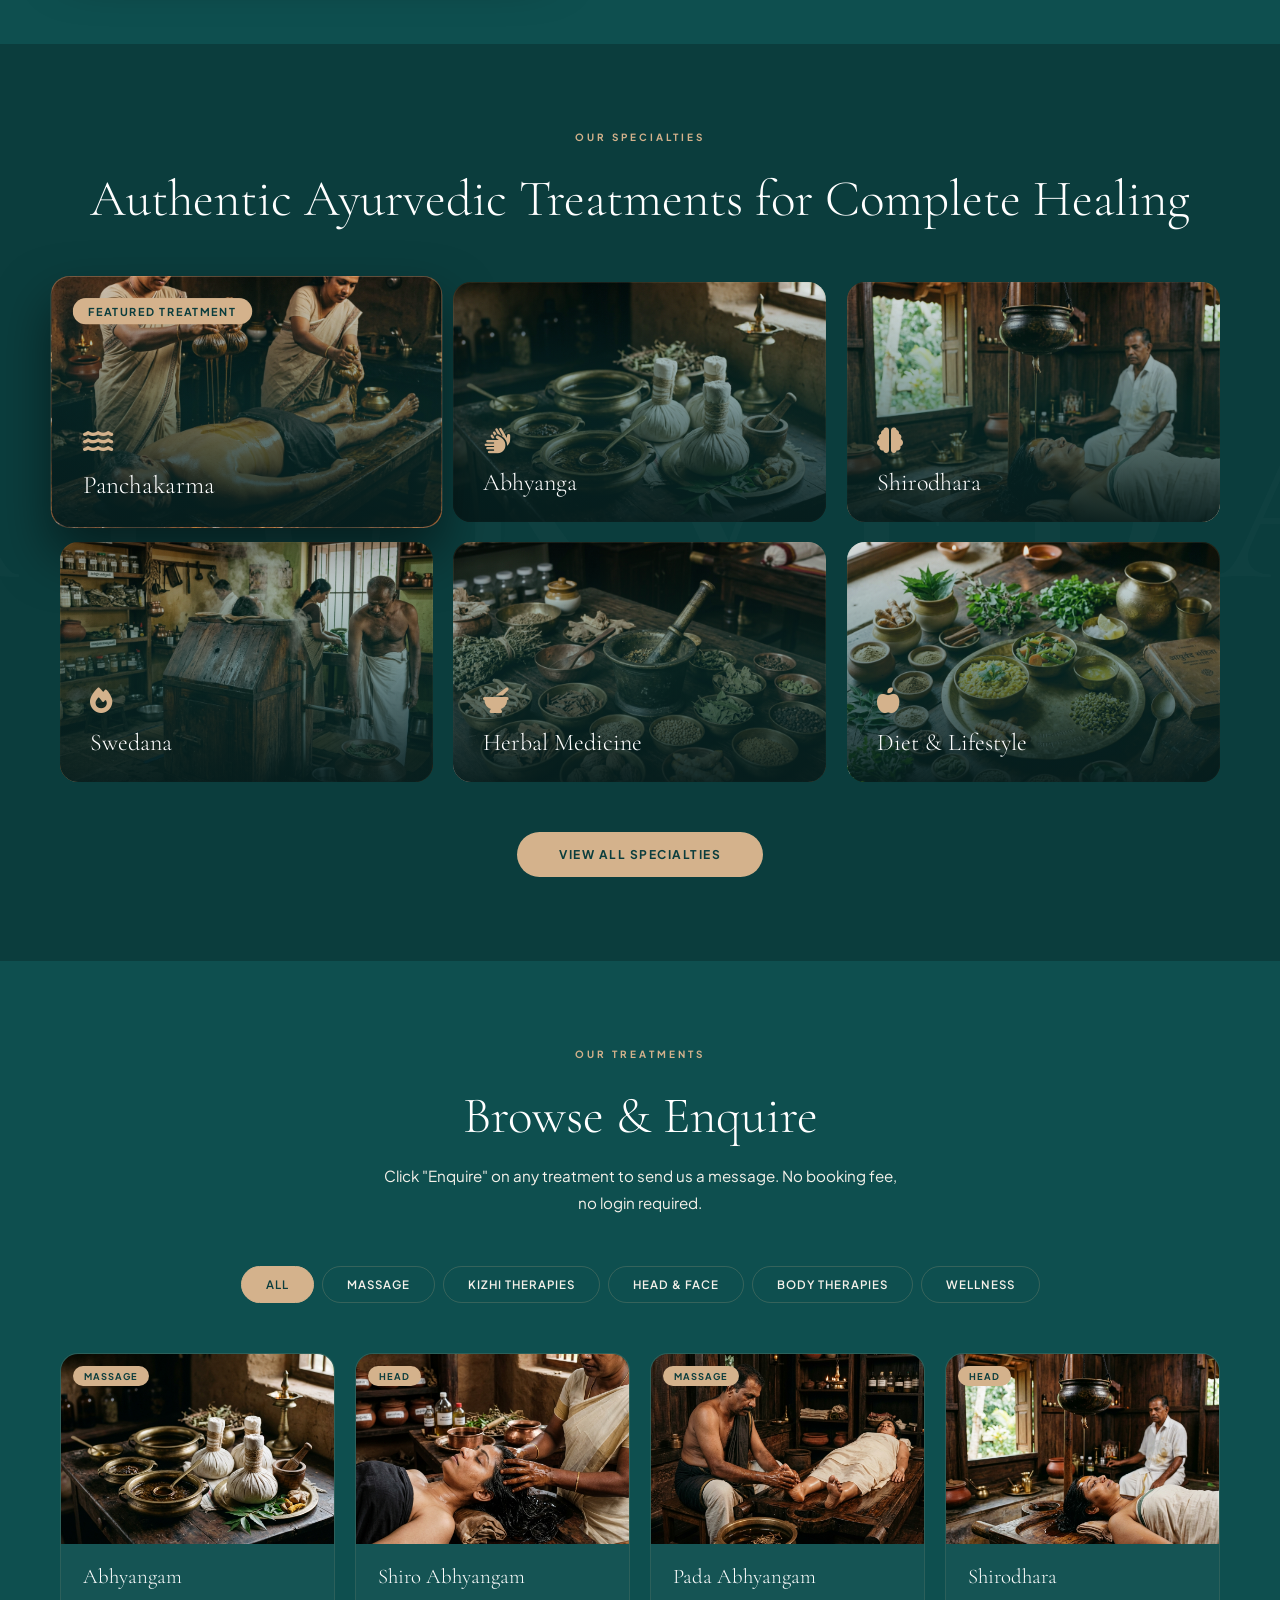
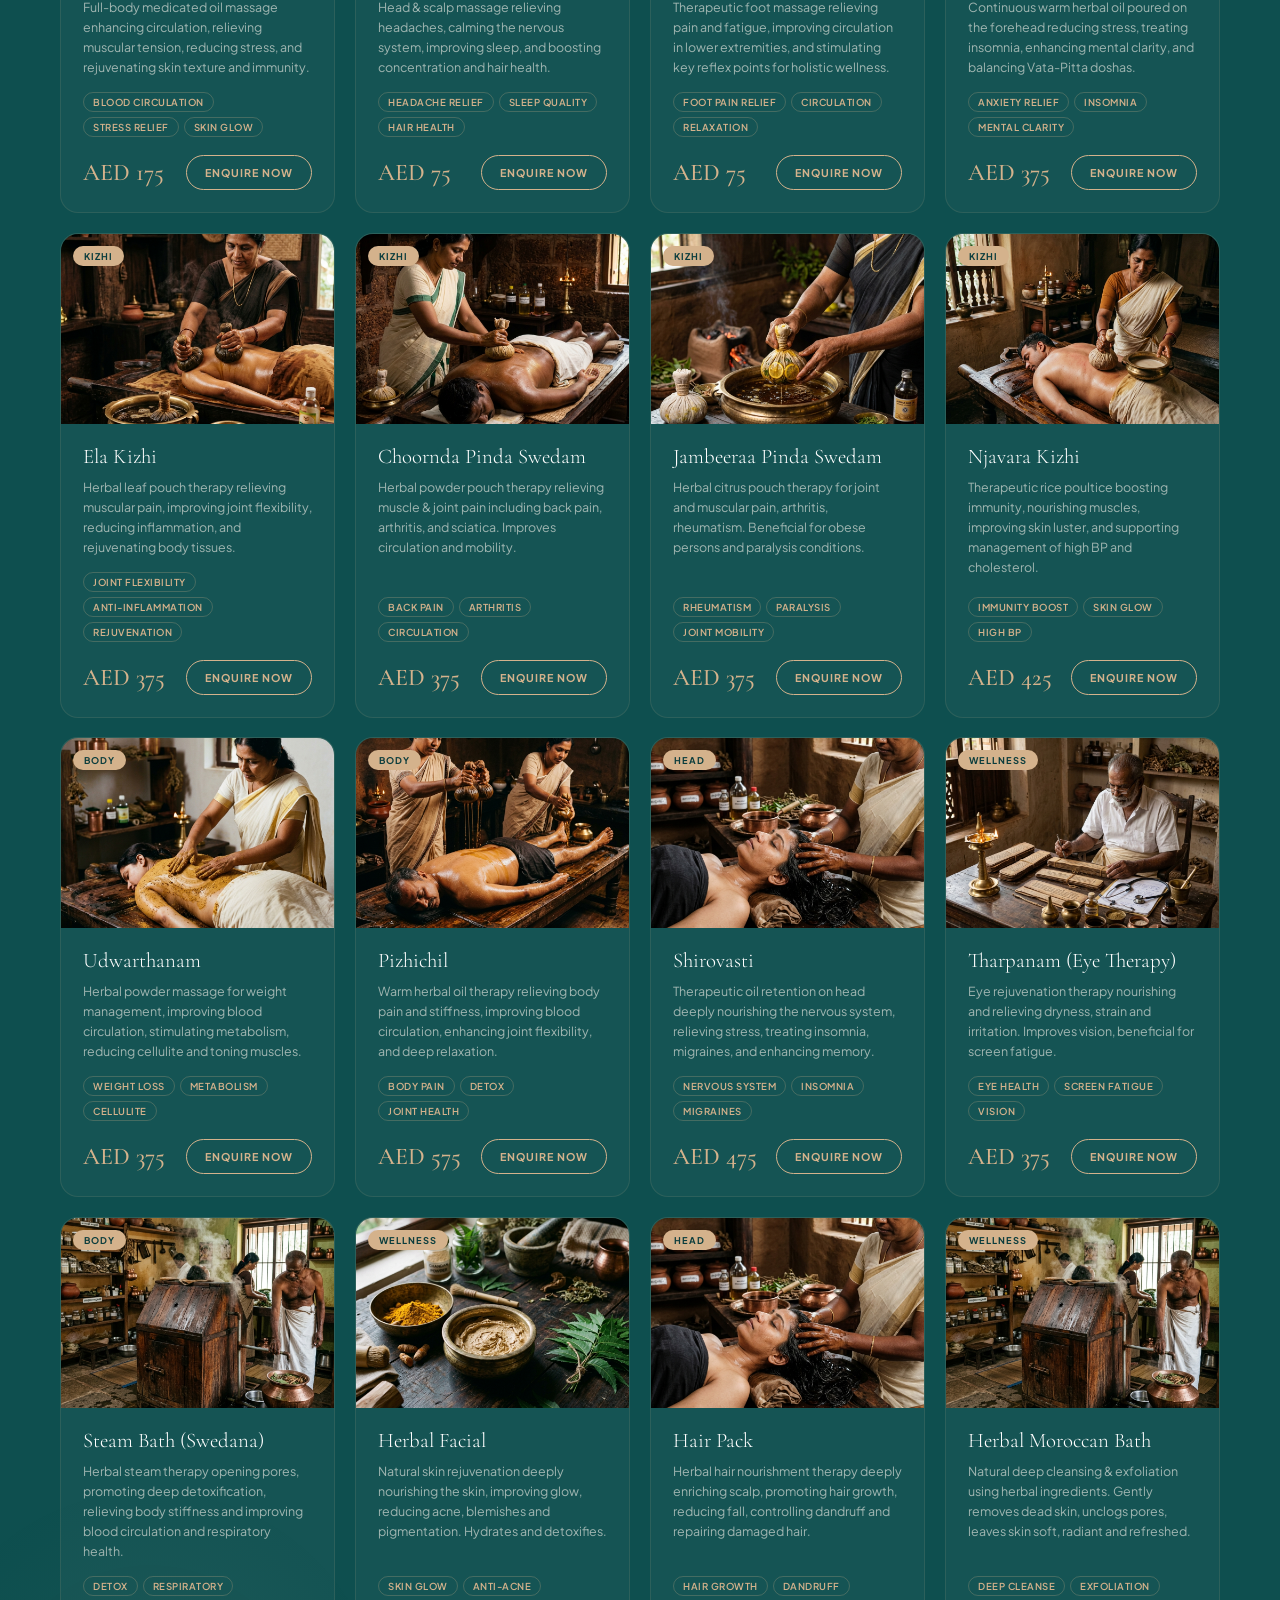
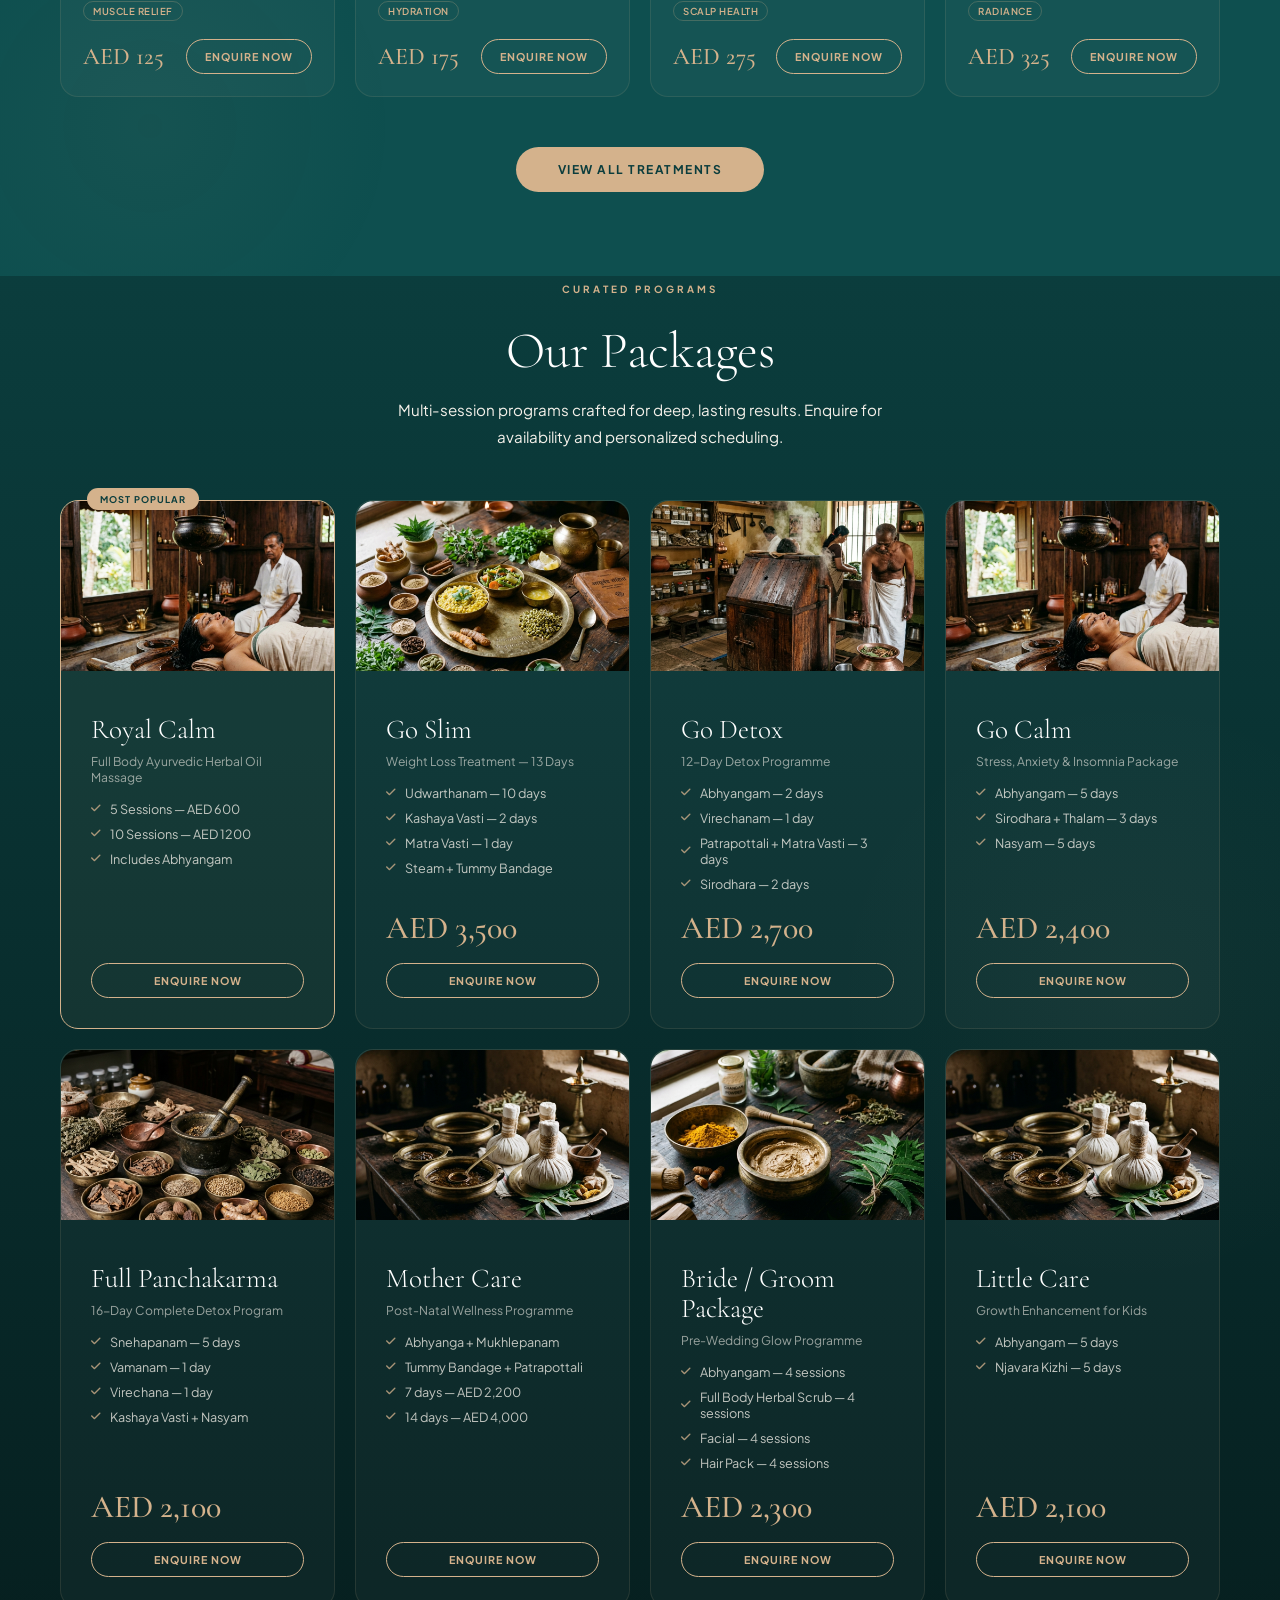
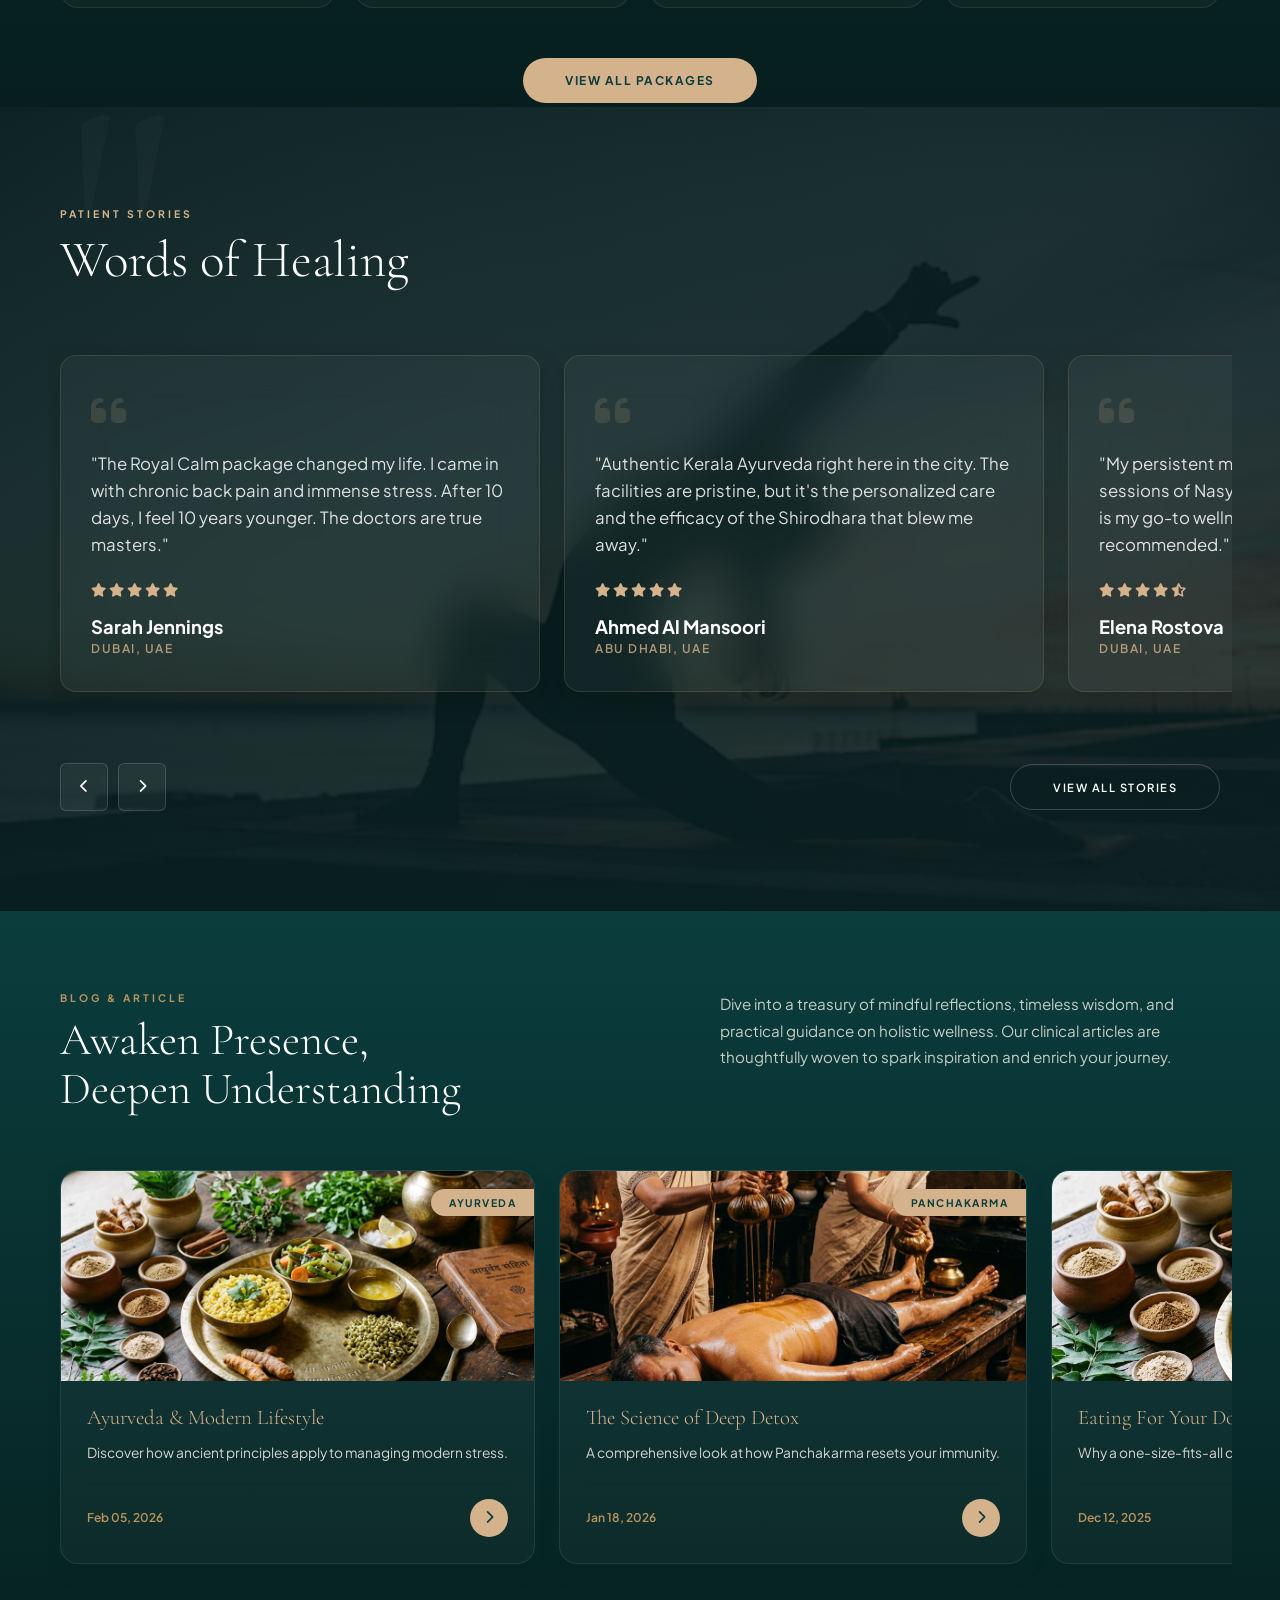
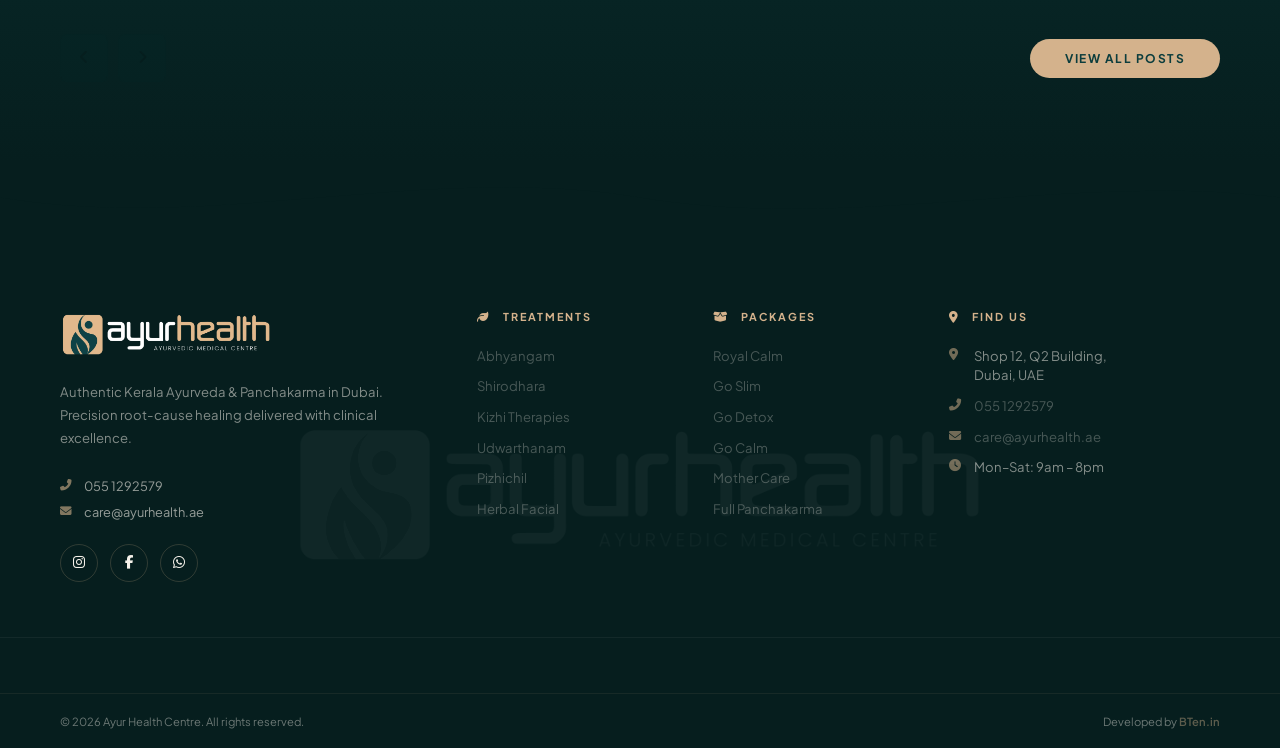
==== commit 0a944188: "Specialties enhancement: Featured highlight, hover zoom, and clickability cues. Fixed Blog/Search vi" ====
--- a/index.html
+++ b/index.html
@@ -167,10 +167,11 @@
     <div class="container">
         <div class="specstrip-header">
             <span class="section-tag">Our Specialties</span>
-            <h2>Classical Ayurvedic<br>Treatment Methods</h2>
+            <h2 class="spec-main-heading">Authentic Ayurvedic Treatments for Complete Healing</h2>
         </div>
         <div class="spec-cards">
-            <div class="spec-card" style="background-image:url('assets/kerala_pizhichil.png')">
+            <div class="spec-card featured" style="background-image:url('assets/kerala_pizhichil.png')">
+                <div class="spec-badge">Featured Treatment</div>
                 <div class="spec-card-overlay"></div>
                 <div class="spec-icon"><i class="fas fa-water"></i></div>
                 <h3>Panchakarma</h3>
--- a/css/style.css
+++ b/css/style.css
@@ -176,8 +176,8 @@
 }
 .search-form input {
     border: none; outline: none; background: transparent;
-    width: 100%; font-family: 'Plus Jakarta Sans', sans-serif;
-    color: var(--primary); font-size: 0.95rem;
+    width: 100%; font-family: "Plus Jakarta Sans", sans-serif;
+    color: var(--white); font-size: 1rem;
 }
 .search-form button[type="submit"] {
     background: var(--accent); color: var(--primary);
@@ -1510,15 +1510,15 @@
 
 .blog-header-left h2 {
     font-size: clamp(2rem, 3.5vw, 3rem);
-    color: var(--primary);
+    color: var(--white);
     margin-top: 0;
 }
 
 .blog-header-right p {
-    font-size: 0.9rem;
+    font-size: 0.95rem;
     line-height: 1.75;
-    color: var(--primary);
-    opacity: 0.7;
+    color: var(--cream);
+    opacity: 0.8;
     max-width: 500px;
 }
 
@@ -1566,21 +1566,14 @@
 }
 
 .blog-body { padding: 26px; }
-.blog-body h3 { font-size: 1.3rem; margin-bottom: 12px; color: var(--primary); }
-.blog-body p { font-size: 0.86rem; opacity: 0.72; margin-bottom: 20px; color: var(--primary); line-height: 1.6; }
+.blog-body h3 { font-size: 1.3rem; margin-bottom: 12px; color: var(--accent); }
+.blog-body p { font-size: 0.86rem; opacity: 0.85; margin-bottom: 20px; color: var(--cream); line-height: 1.6; }
 .blog-footer { display: flex; justify-content: space-between; align-items: center; border-top: 1px solid rgba(0,0,0,0.07); padding-top: 14px; }
 .blog-date { font-size: 0.75rem; color: var(--accent-dark); font-weight: 600; }
 .blog-read {
-    width: 34px; height: 34px;
-    border-radius: 50%;
-    background: var(--primary);
-    display: flex; align-items: center; justify-content: center;
-    color: var(--primary);
-    transition: var(--transition);
-    text-decoration: none;
-    font-size: 0.78rem;
-}
-.blog-card:hover .blog-read { background: var(--primary); color: var(--accent); }
+    width: 38px; height: 38px; border-radius: 50%; background: var(--accent); display: flex; align-items: center; justify-content: center; color: var(--primary); transition: var(--transition); text-decoration: none; font-size: 0.85rem; }
+.blog-card:hover .blog-read {
+    width: 38px; height: 38px; border-radius: 50%; background: var(--accent); display: flex; align-items: center; justify-content: center; color: var(--primary); transition: var(--transition); text-decoration: none; font-size: 0.85rem; }
 
 /* Blog carousel nav — dark for light bg */
 .blog-section .carousel-btn {
@@ -1889,3 +1882,80 @@
     .about-img-wrap img { height: 100%; object-fit: cover; }
     .about-text .btn-primary { width: 100%; display: block; text-align: center; }
 }
+
+/* ===== SPECIALTIES ENHANCEMENT ===== */
+.spec-main-heading { font-size: clamp(2rem, 4vw, 3.2rem) !important; color: var(--white); margin-bottom: 20px; }
+
+.spec-card {
+    position: relative;
+    border-radius: 18px;
+    overflow: hidden;
+    cursor: pointer;
+    background-size: 100%;
+    background-position: center;
+    transition: background-size 0.6s cubic-bezier(0.165, 0.84, 0.44, 1), transform 0.4s ease, box-shadow 0.4s ease;
+}
+
+.spec-card:hover {
+    background-size: 110%;
+    transform: translateY(-5px);
+    box-shadow: 0 20px 40px rgba(0,0,0,0.4);
+}
+
+.spec-card::after {
+    content: "Explore ➔";
+    position: absolute;
+    bottom: 20px;
+    right: 20px;
+    background: var(--accent);
+    color: var(--primary);
+    padding: 6px 14px;
+    font-size: 0.72rem;
+    font-weight: 700;
+    text-transform: uppercase;
+    letter-spacing: 1px;
+    border-radius: 50px;
+    opacity: 0;
+    transform: translateY(10px);
+    transition: all 0.3s ease;
+    z-index: 5;
+}
+
+.spec-card:hover::after {
+    opacity: 1;
+    transform: translateY(0);
+}
+
+.spec-card.featured {
+    transform: scale(1.05);
+    z-index: 10;
+    border: 1px solid rgba(212, 178, 140, 0.35);
+    box-shadow: 0 25px 50px rgba(0,0,0,0.5);
+}
+.spec-card.featured:hover { transform: scale(1.08) translateY(-8px); }
+
+.spec-card.featured .spec-badge {
+    position: absolute;
+    top: 20px; left: 20px;
+    background: var(--accent);
+    color: var(--primary);
+    padding: 6px 15px;
+    font-size: 0.65rem;
+    font-weight: 700;
+    text-transform: uppercase;
+    letter-spacing: 1.5px;
+    border-radius: 50px;
+    z-index: 5;
+}
+
+/* Mobile responsive Specialties */
+@media (max-width: 768px) {
+    .spec-cards {
+        display: grid;
+        grid-template-columns: 1fr;
+        gap: 24px;
+    }
+    .spec-card.featured { transform: scale(1); }
+    .spec-card.featured:hover { transform: translateY(-5px); }
+    .spec-card-overlay { background: rgba(6,30,30,0.65); } /* Stronger mobile overlay */
+}
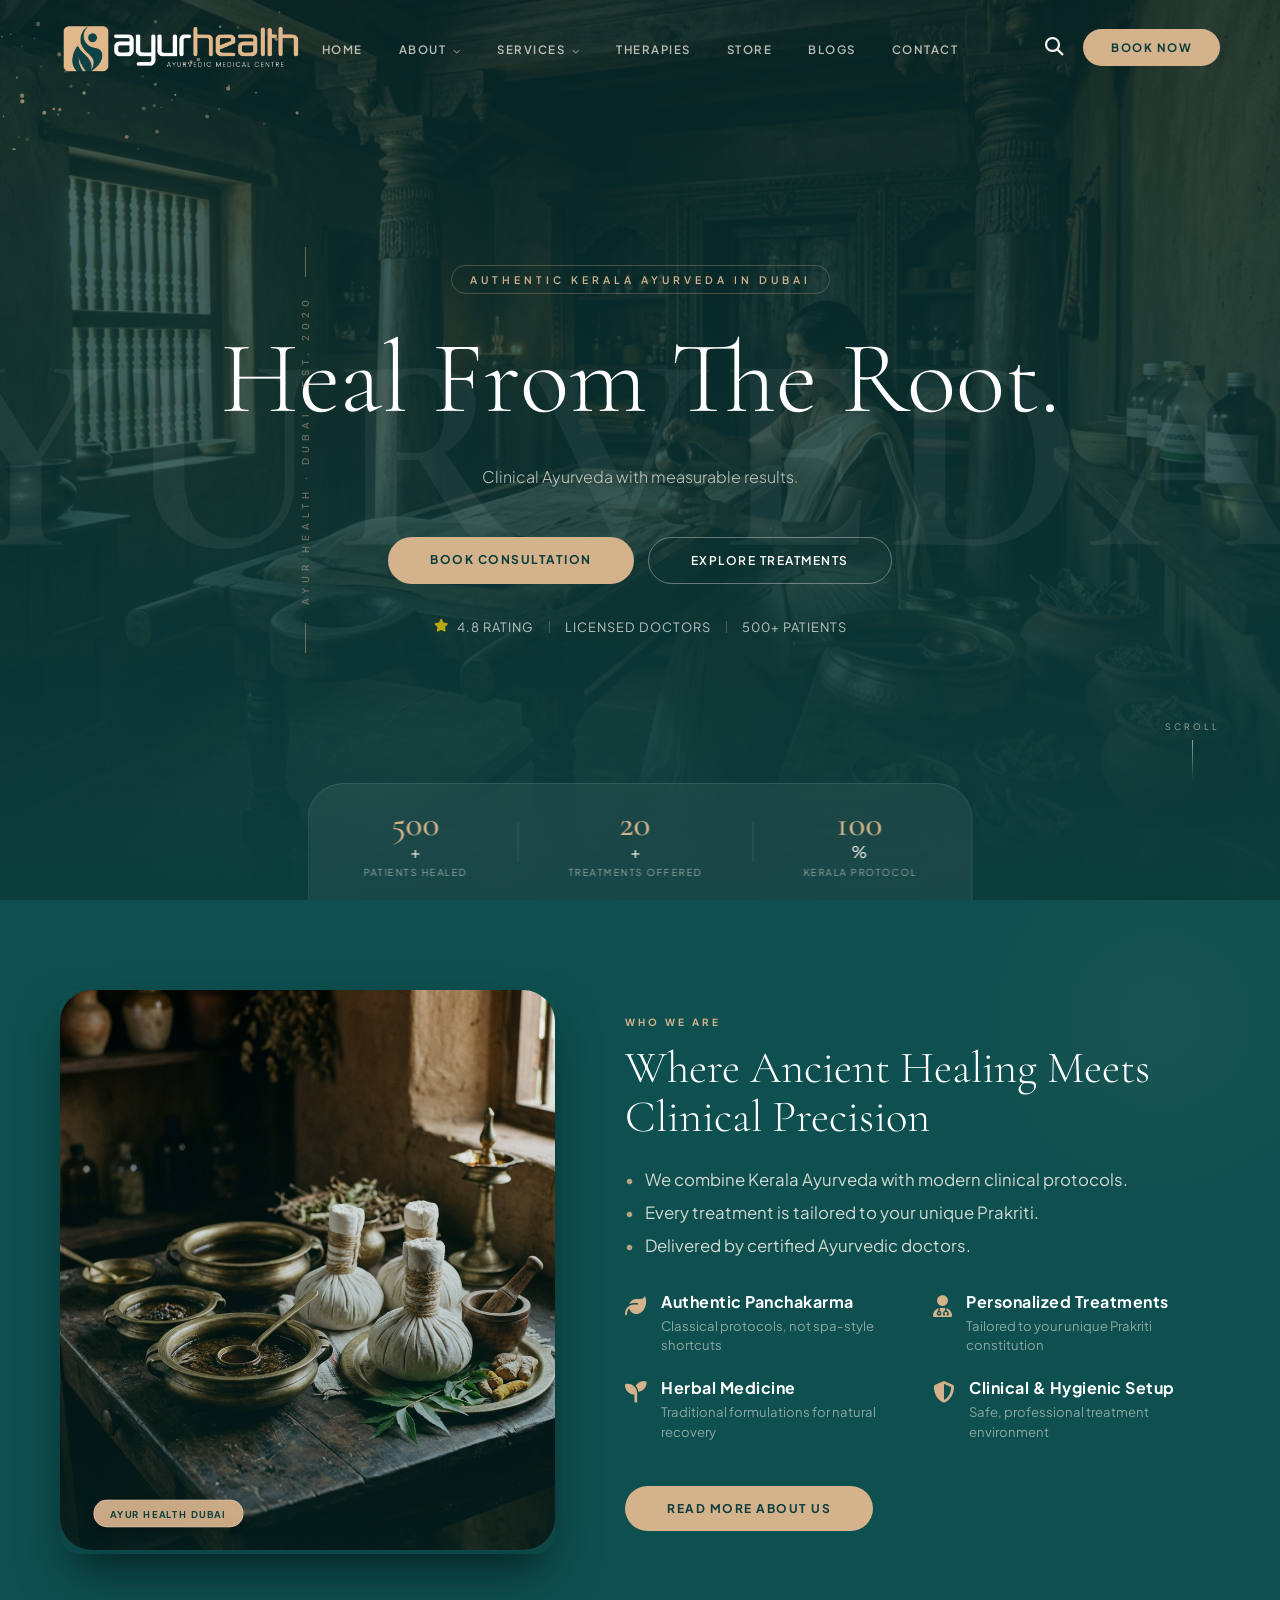
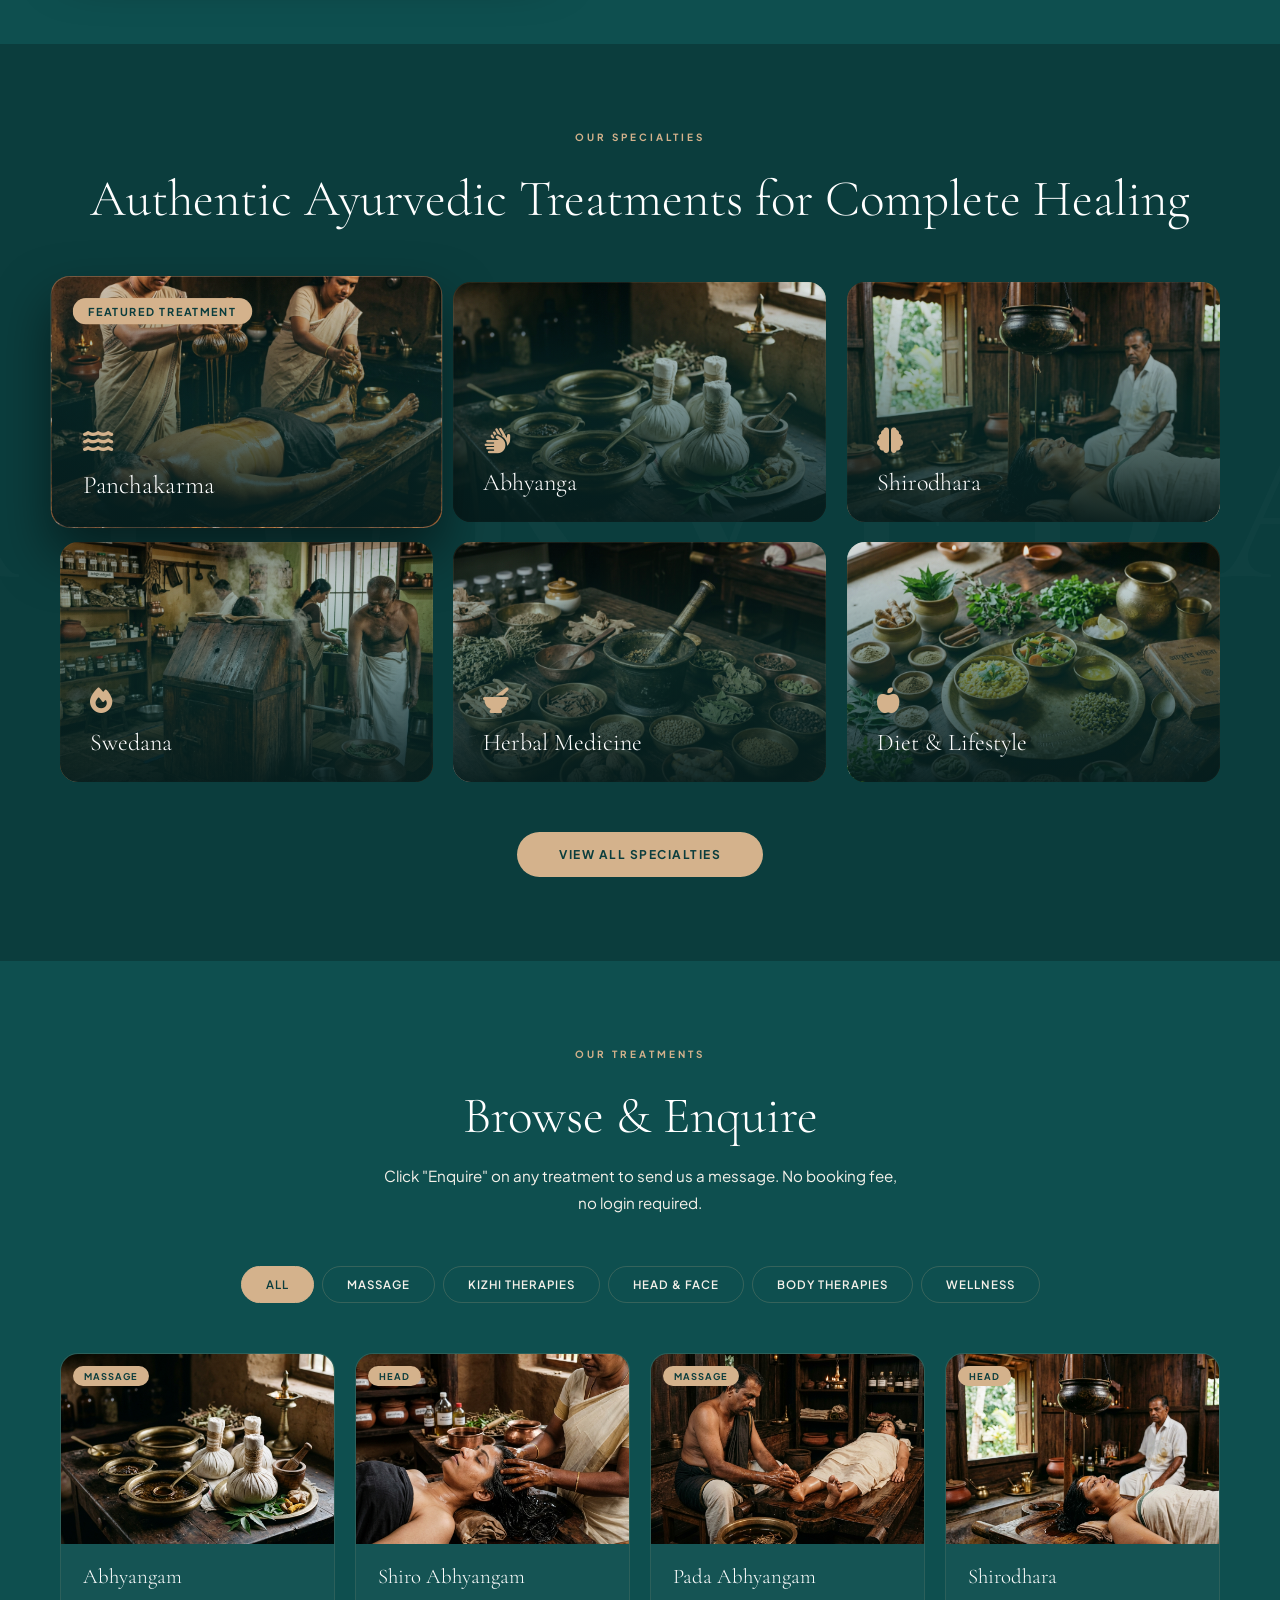
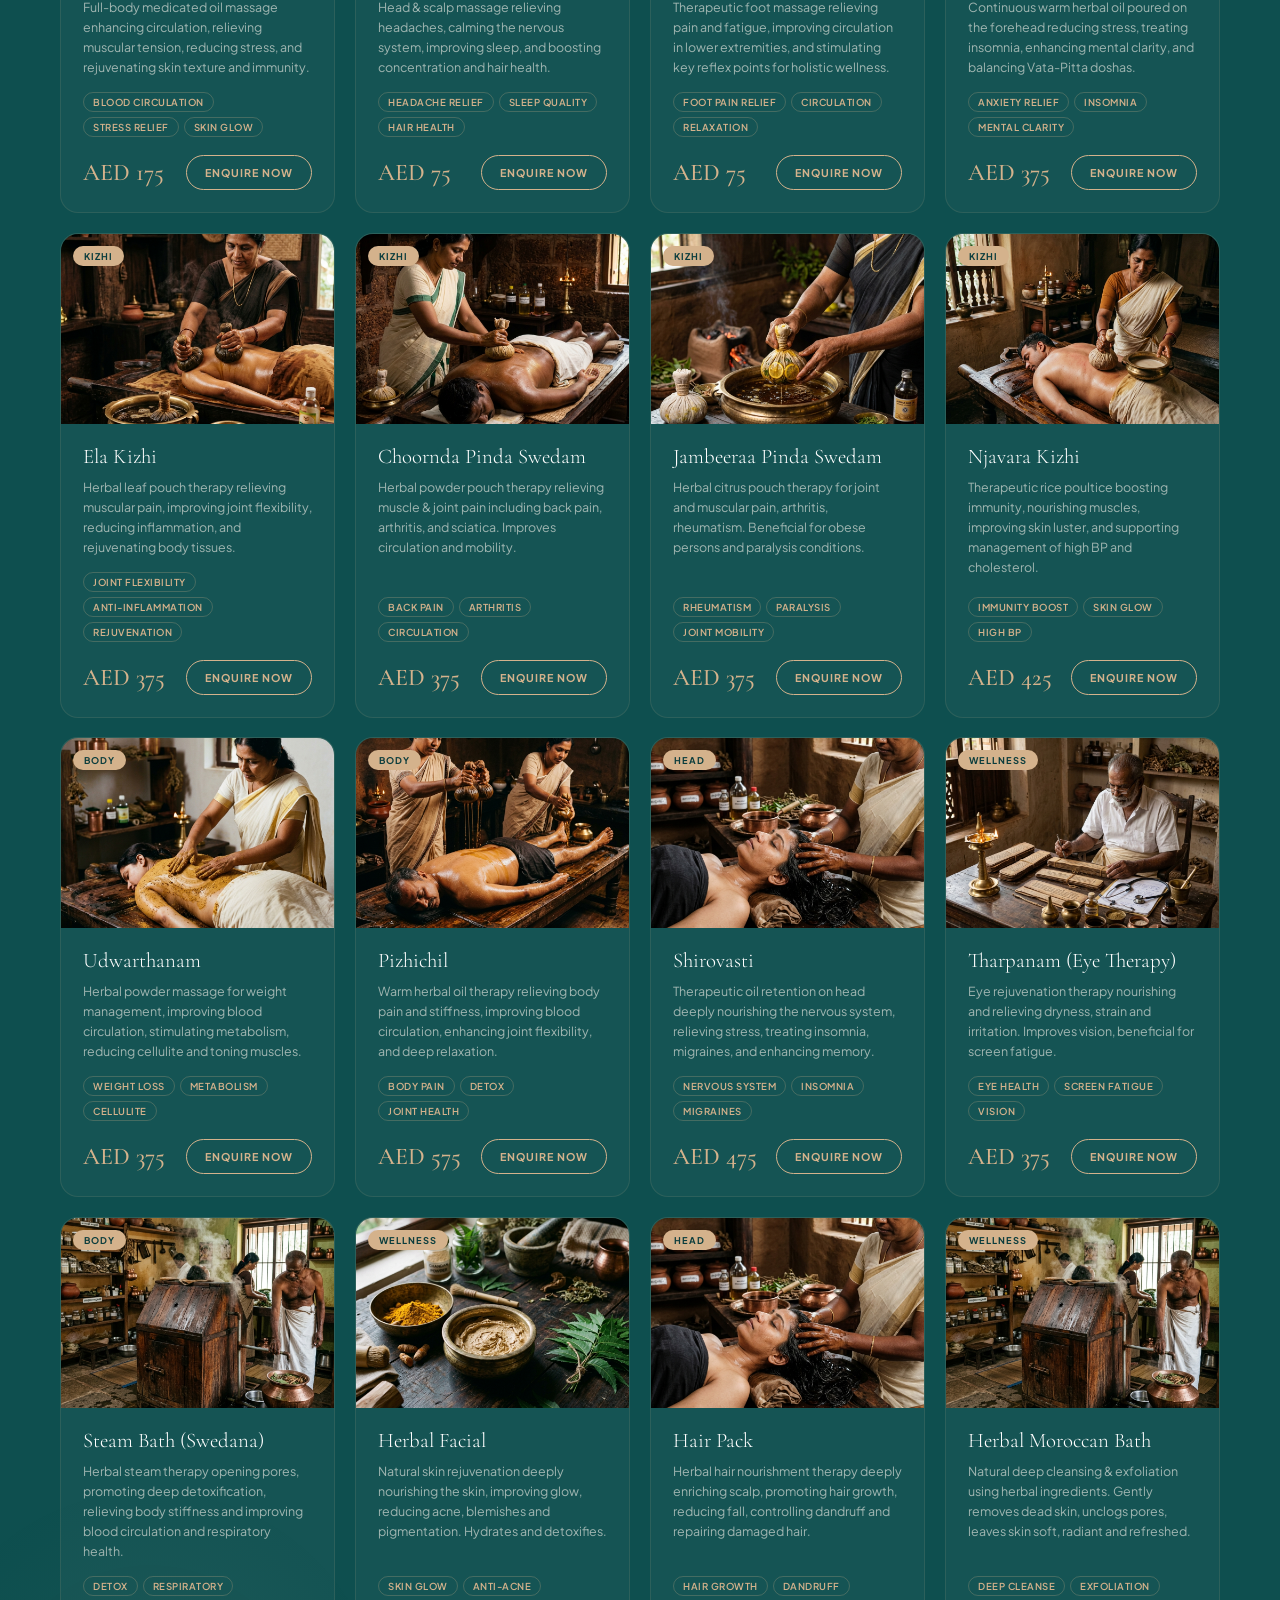
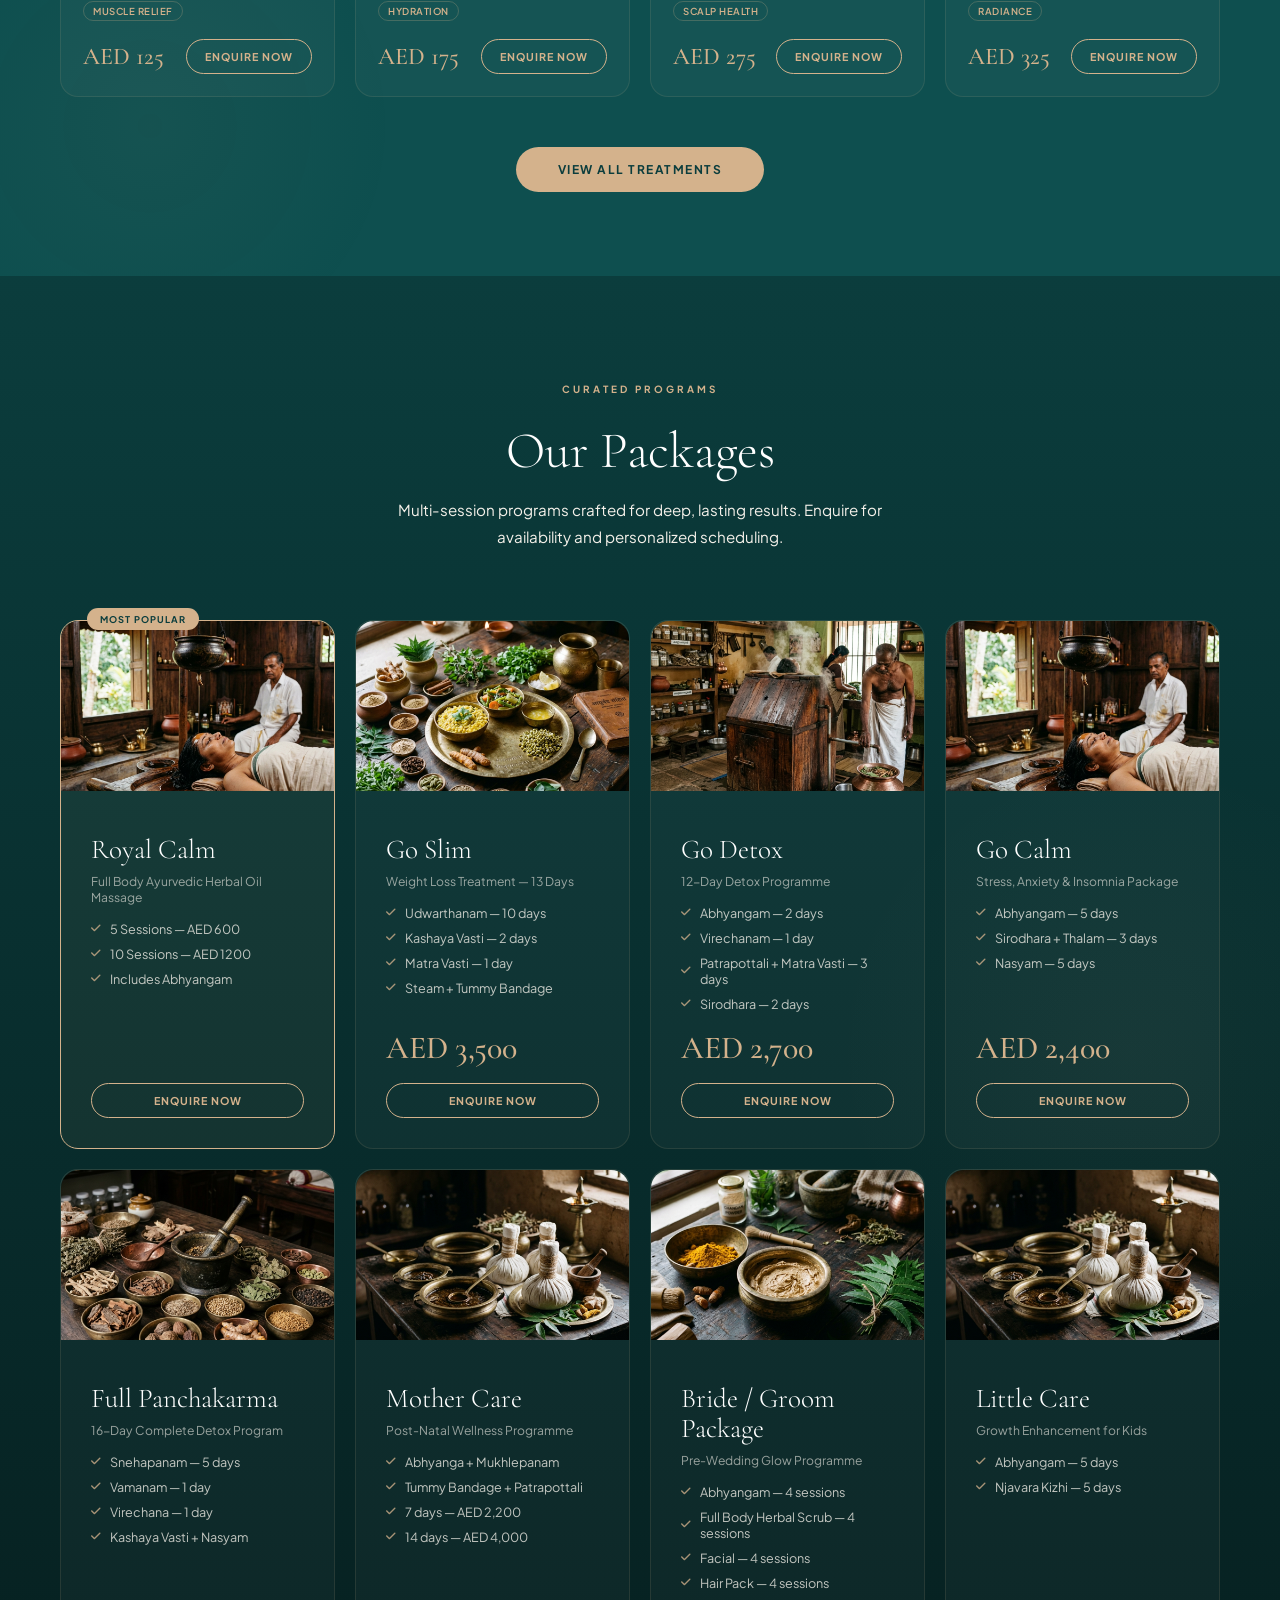
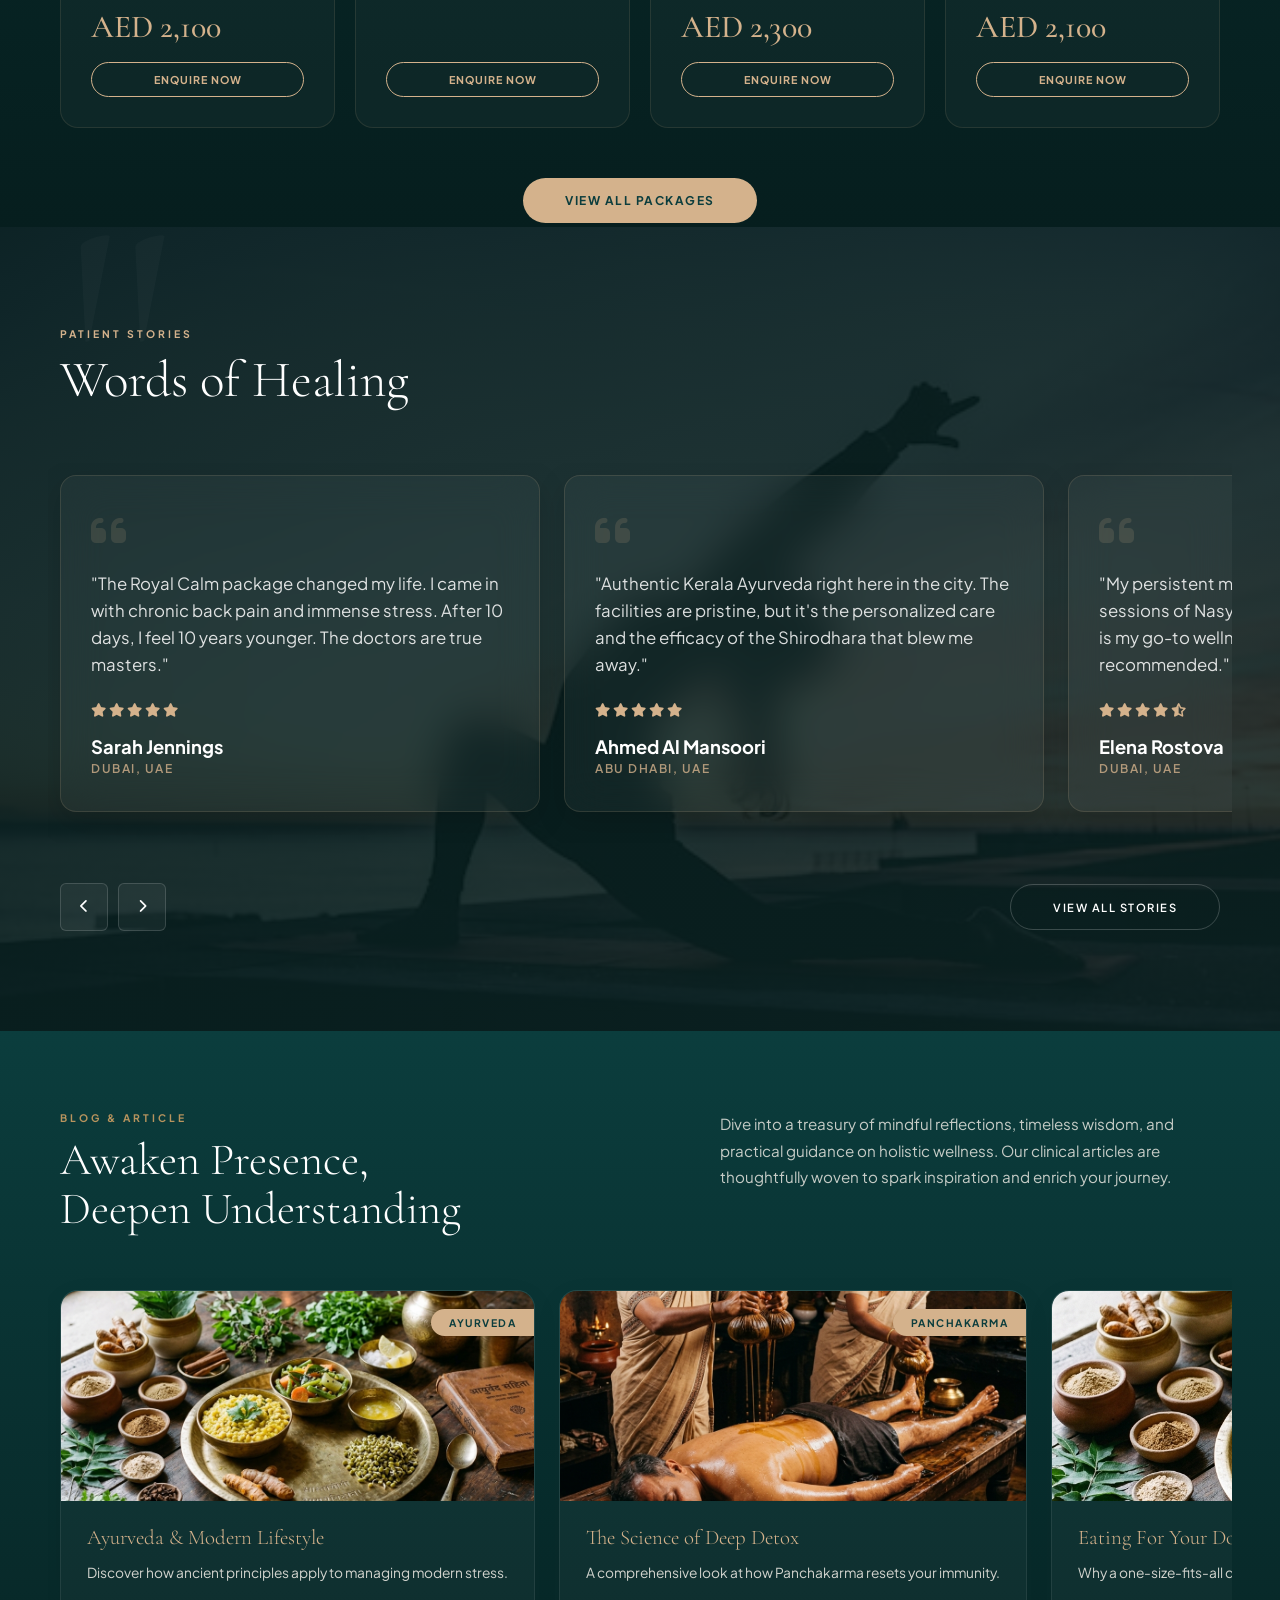
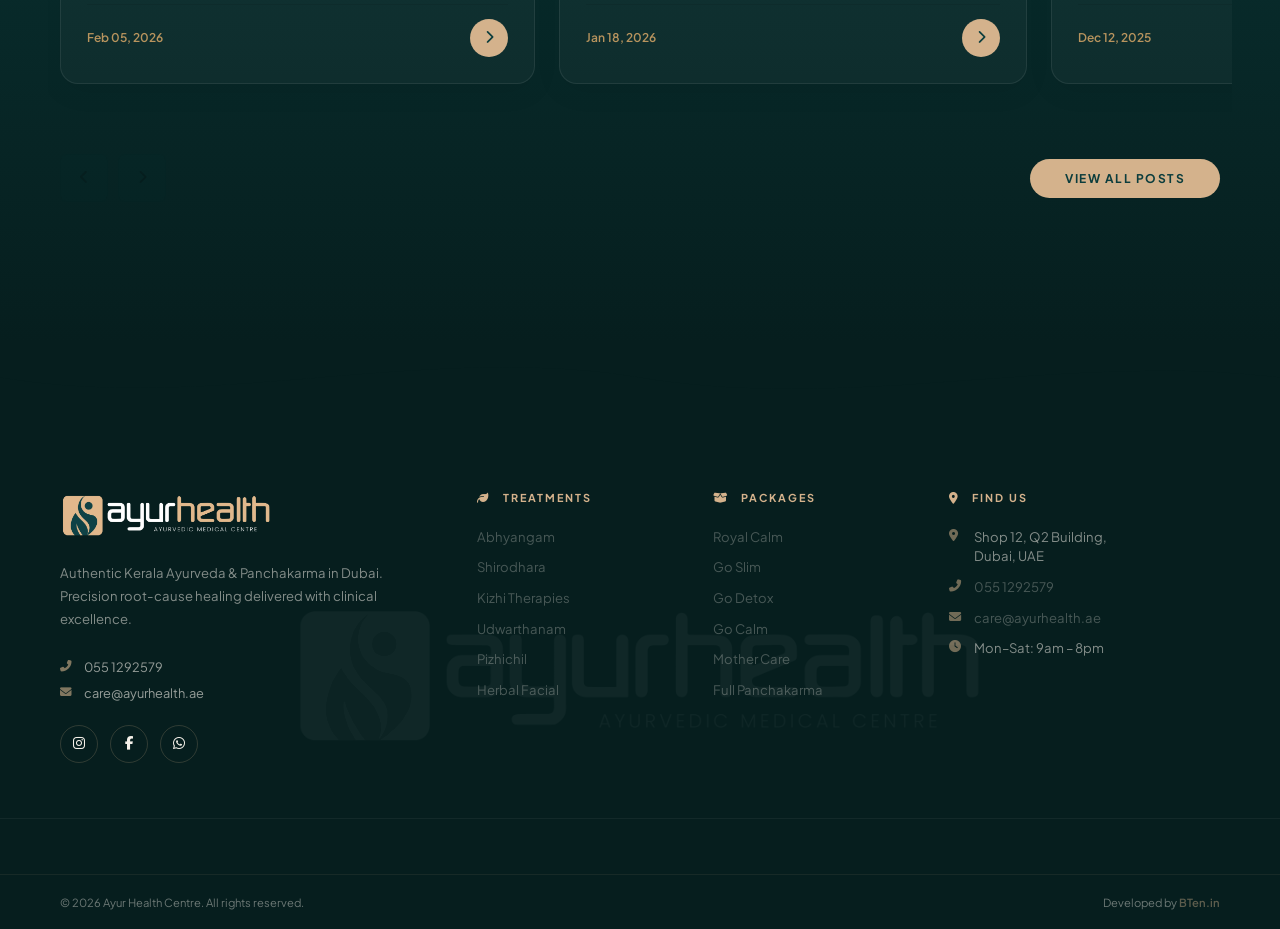
==== commit 7dff0566: "Polishing: Finalized Curated Programs spacing and made specialty cards clickable with a 'Book Now' c" ====
--- a/index.html
+++ b/index.html
@@ -170,38 +170,38 @@
             <h2 class="spec-main-heading">Authentic Ayurvedic Treatments for Complete Healing</h2>
         </div>
         <div class="spec-cards">
-            <div class="spec-card featured" style="background-image:url('assets/kerala_pizhichil.png')">
+            <div class="spec-card featured" onclick="openEnquiry('Panchakarma')" style="background-image:url('assets/kerala_pizhichil.png')">
                 <div class="spec-badge">Featured Treatment</div>
                 <div class="spec-card-overlay"></div>
                 <div class="spec-icon"><i class="fas fa-water"></i></div>
                 <h3>Panchakarma</h3>
                 <p>Five-step deep detox: Vamana, Virechana, Basti, Nasya, Raktamokshana</p>
             </div>
-            <div class="spec-card" style="background-image:url('assets/kerala_abhyangam.png')">
+            <div class="spec-card" onclick="openEnquiry('Abhyanga')" style="background-image:url('assets/kerala_abhyangam.png')">
                 <div class="spec-card-overlay"></div>
                 <div class="spec-icon"><i class="fas fa-hands"></i></div>
                 <h3>Abhyanga</h3>
                 <p>Full-body medicated oil massage for circulation and stress relief</p>
             </div>
-            <div class="spec-card" style="background-image:url('assets/kerala_shirodhara.png')">
+            <div class="spec-card" onclick="openEnquiry('Shirodhara')" style="background-image:url('assets/kerala_shirodhara.png')">
                 <div class="spec-card-overlay"></div>
                 <div class="spec-icon"><i class="fas fa-brain"></i></div>
                 <h3>Shirodhara</h3>
                 <p>Continuous warm oil poured on the forehead for nervous system support</p>
             </div>
-            <div class="spec-card" style="background-image:url('assets/kerala_swedana.png')">
+            <div class="spec-card" onclick="openEnquiry('Swedana')" style="background-image:url('assets/kerala_swedana.png')">
                 <div class="spec-card-overlay"></div>
                 <div class="spec-icon"><i class="fas fa-fire"></i></div>
                 <h3>Swedana</h3>
                 <p>Herbal steam therapy to promote sweating and deep detoxification</p>
             </div>
-            <div class="spec-card" style="background-image:url('assets/kerala_herbs.png')">
+            <div class="spec-card" onclick="openEnquiry('Herbal Medicine')" style="background-image:url('assets/kerala_herbs.png')">
                 <div class="spec-card-overlay"></div>
                 <div class="spec-icon"><i class="fas fa-mortar-pestle"></i></div>
                 <h3>Herbal Medicine</h3>
                 <p>Traditional herbal formulations for targeted natural recovery</p>
             </div>
-            <div class="spec-card" style="background-image:url('assets/kerala_diet_lifestyle.png')">
+            <div class="spec-card" onclick="openEnquiry('Diet & Lifestyle')" style="background-image:url('assets/kerala_diet_lifestyle.png')">
                 <div class="spec-card-overlay"></div>
                 <div class="spec-icon"><i class="fas fa-apple-alt"></i></div>
                 <h3>Diet &amp; Lifestyle</h3>
--- a/css/style.css
+++ b/css/style.css
@@ -1083,6 +1083,7 @@
 /* ===== PACKAGES ===== */
 .packages-section {
     background: linear-gradient(to bottom, #0b3d3d, #061e1e);
+    padding-top: 100px;
     position: relative;
     overflow: hidden;
 }
@@ -1099,6 +1100,7 @@
 }
 
 .package-grid {
+    padding-top: 20px; /* Room for badges */
     display: grid;
     grid-template-columns: repeat(4, 1fr);
     gap: 20px;
@@ -1589,6 +1591,7 @@
 }
 
 .view-all-wrap {
+    padding-bottom: 60px; /* Gap at bottom of section */
     display: flex;
     justify-content: space-between;
     align-items: center;
@@ -1597,6 +1600,7 @@
 
 /* ===== FOOTER ===== */
 .site-footer {
+    border-top: 1px solid rgba(212, 178, 140, 0.15);
     background: #061e1e;
     position: relative;
     overflow: hidden;
@@ -1784,7 +1788,8 @@
 @media (max-width: 1200px) {
     .container { padding: 0 40px; }
     .treatment-grid { grid-template-columns: repeat(3, 1fr); }
-    .package-grid { grid-template-columns: repeat(2, 1fr); }
+    .package-grid {
+    padding-top: 20px; /* Room for badges */ grid-template-columns: repeat(2, 1fr); }
     .footer-inner { grid-template-columns: 1fr 1fr; }
     header { padding: 20px 40px; }
     header.scrolled { padding: 14px 40px; }
@@ -1799,7 +1804,8 @@
     .about-grid { grid-template-columns: 1fr; }
     .spec-cards { grid-template-columns: repeat(2, 1fr); }
     .treatment-grid { grid-template-columns: repeat(2, 1fr); }
-    .package-grid { grid-template-columns: repeat(2, 1fr); }
+    .package-grid {
+    padding-top: 20px; /* Room for badges */ grid-template-columns: repeat(2, 1fr); }
     header { padding: 16px 24px; grid-template-columns: 1fr auto; }
     header.scrolled { padding: 12px 24px; }
     
@@ -1845,7 +1851,8 @@
     .blog-card { min-width: calc(90vw - 24px); }
     .spec-cards { grid-template-columns: 1fr; }
     .treatment-grid { grid-template-columns: 1fr; }
-    .package-grid { grid-template-columns: 1fr; }
+    .package-grid {
+    padding-top: 20px; /* Room for badges */ grid-template-columns: 1fr; }
     .footer-inner { grid-template-columns: 1fr; gap: 35px; }
     .blog-header { flex-direction: column; gap: 18px; }
 }
@@ -1903,7 +1910,7 @@
 }
 
 .spec-card::after {
-    content: "Explore ➔";
+    content: "Book Now ➔";
     position: absolute;
     bottom: 20px;
     right: 20px;
@@ -1959,3 +1966,26 @@
     .spec-card.featured:hover { transform: translateY(-5px); }
     .spec-card-overlay { background: rgba(6,30,30,0.65); } /* Stronger mobile overlay */
 }
+
+
+@media (max-width: 768px) {
+
+    /* Standardize main section buttons to full width */
+    .hero-btns, .view-all-wrap { 
+        width: 100%; 
+        display: flex; 
+        flex-direction: column; 
+        gap: 15px; 
+    }
+    .hero-btns a, .about-text .btn-primary, .view-all-wrap .btn-primary, .view-all-wrap a.btn-primary { 
+        width: 100% !important; 
+        display: block !important; 
+        text-align: center !important; 
+        margin: 0 !important;
+    }
+    
+    /* Fix Specialty Button Overlay: hide the absolute cue and add room or static placement */
+    .spec-card::after { display: none !important; }
+    .spec-card { padding-bottom: 25px; } /* Ensure text doesn't hit the bottom edge */
+
+}
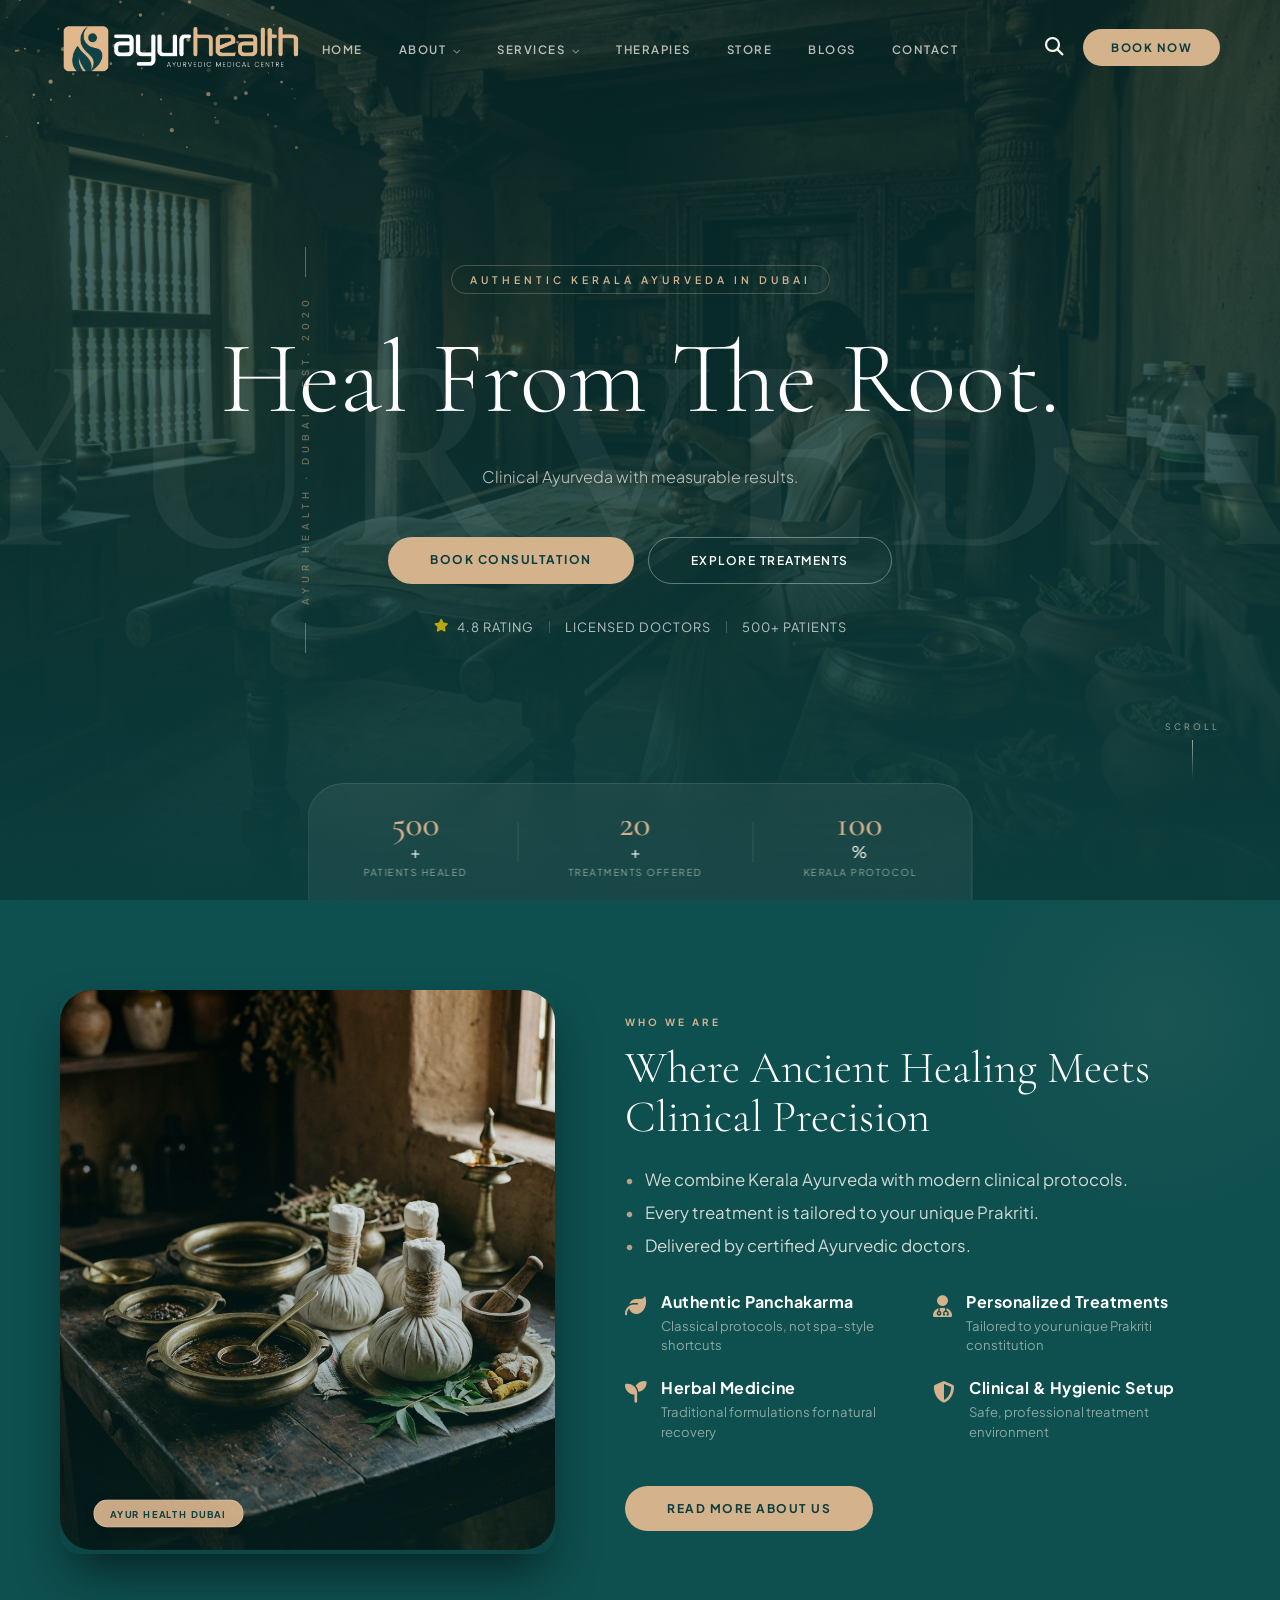
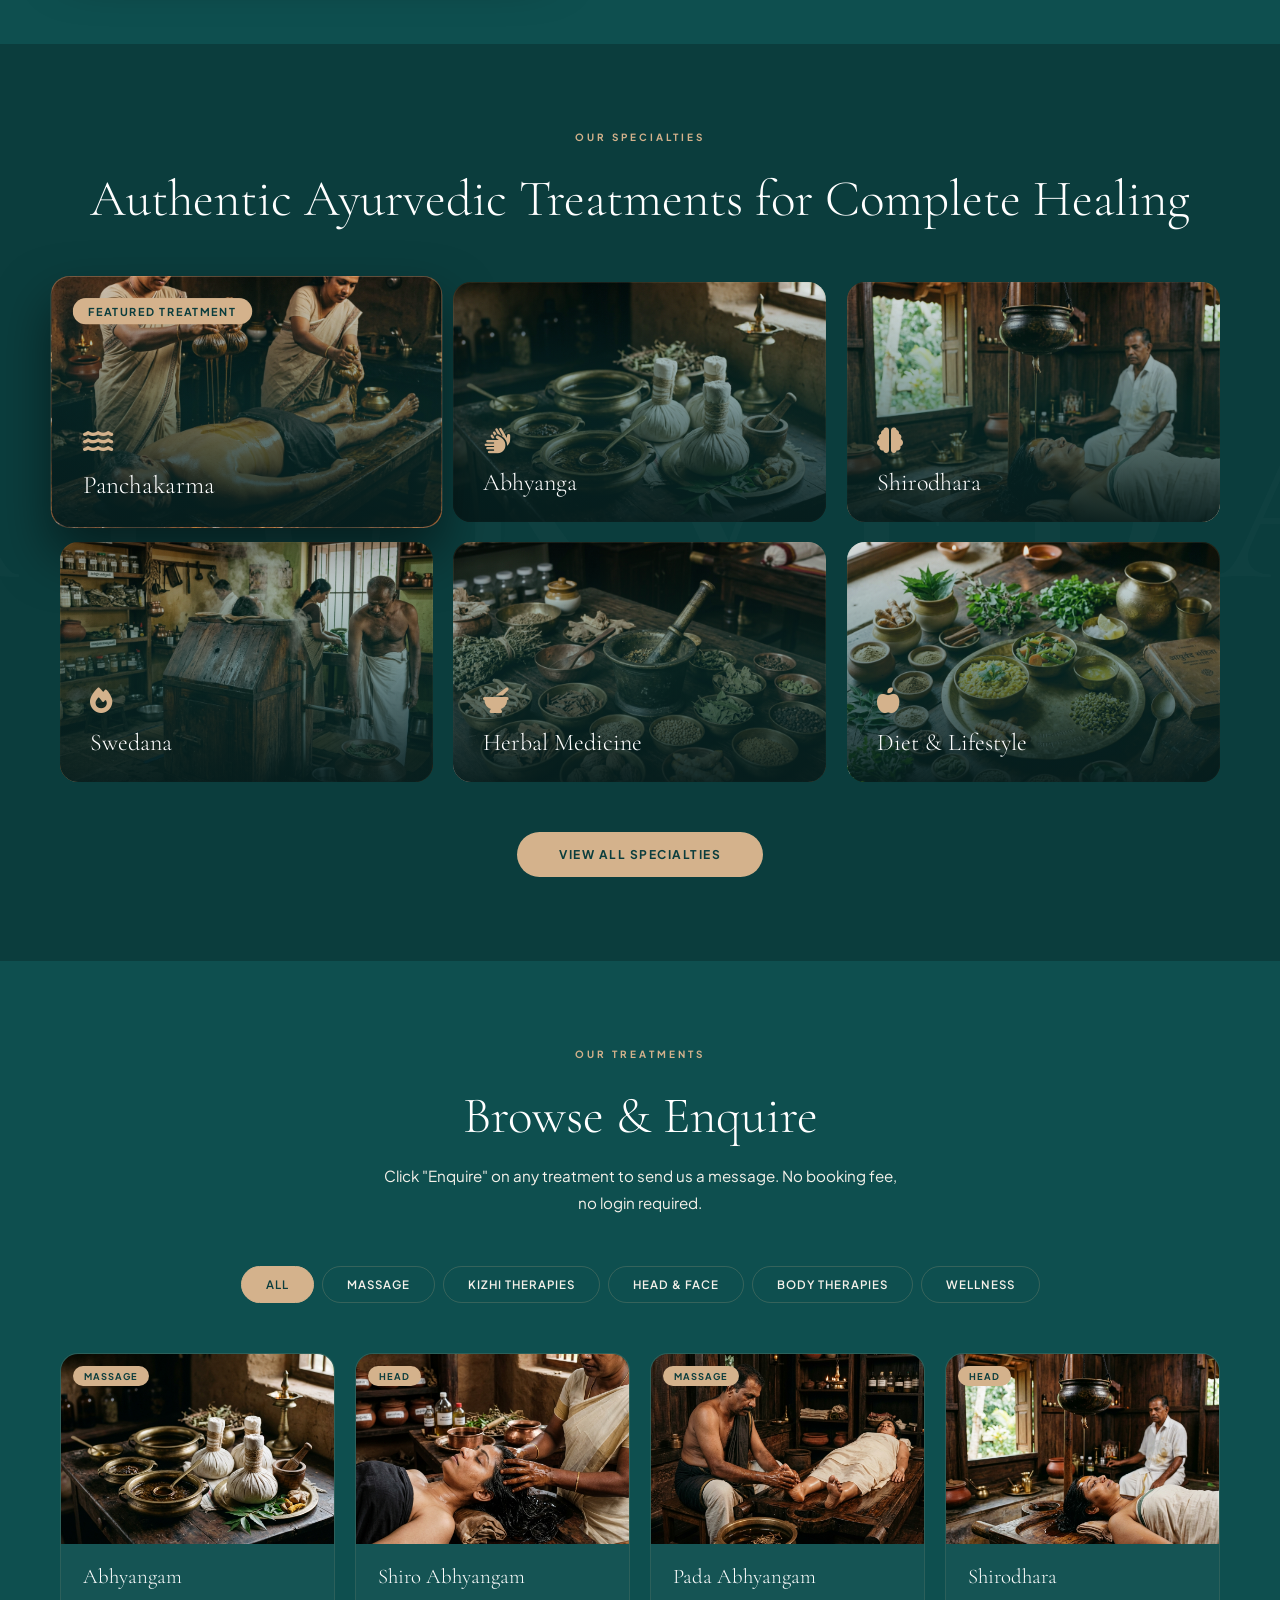
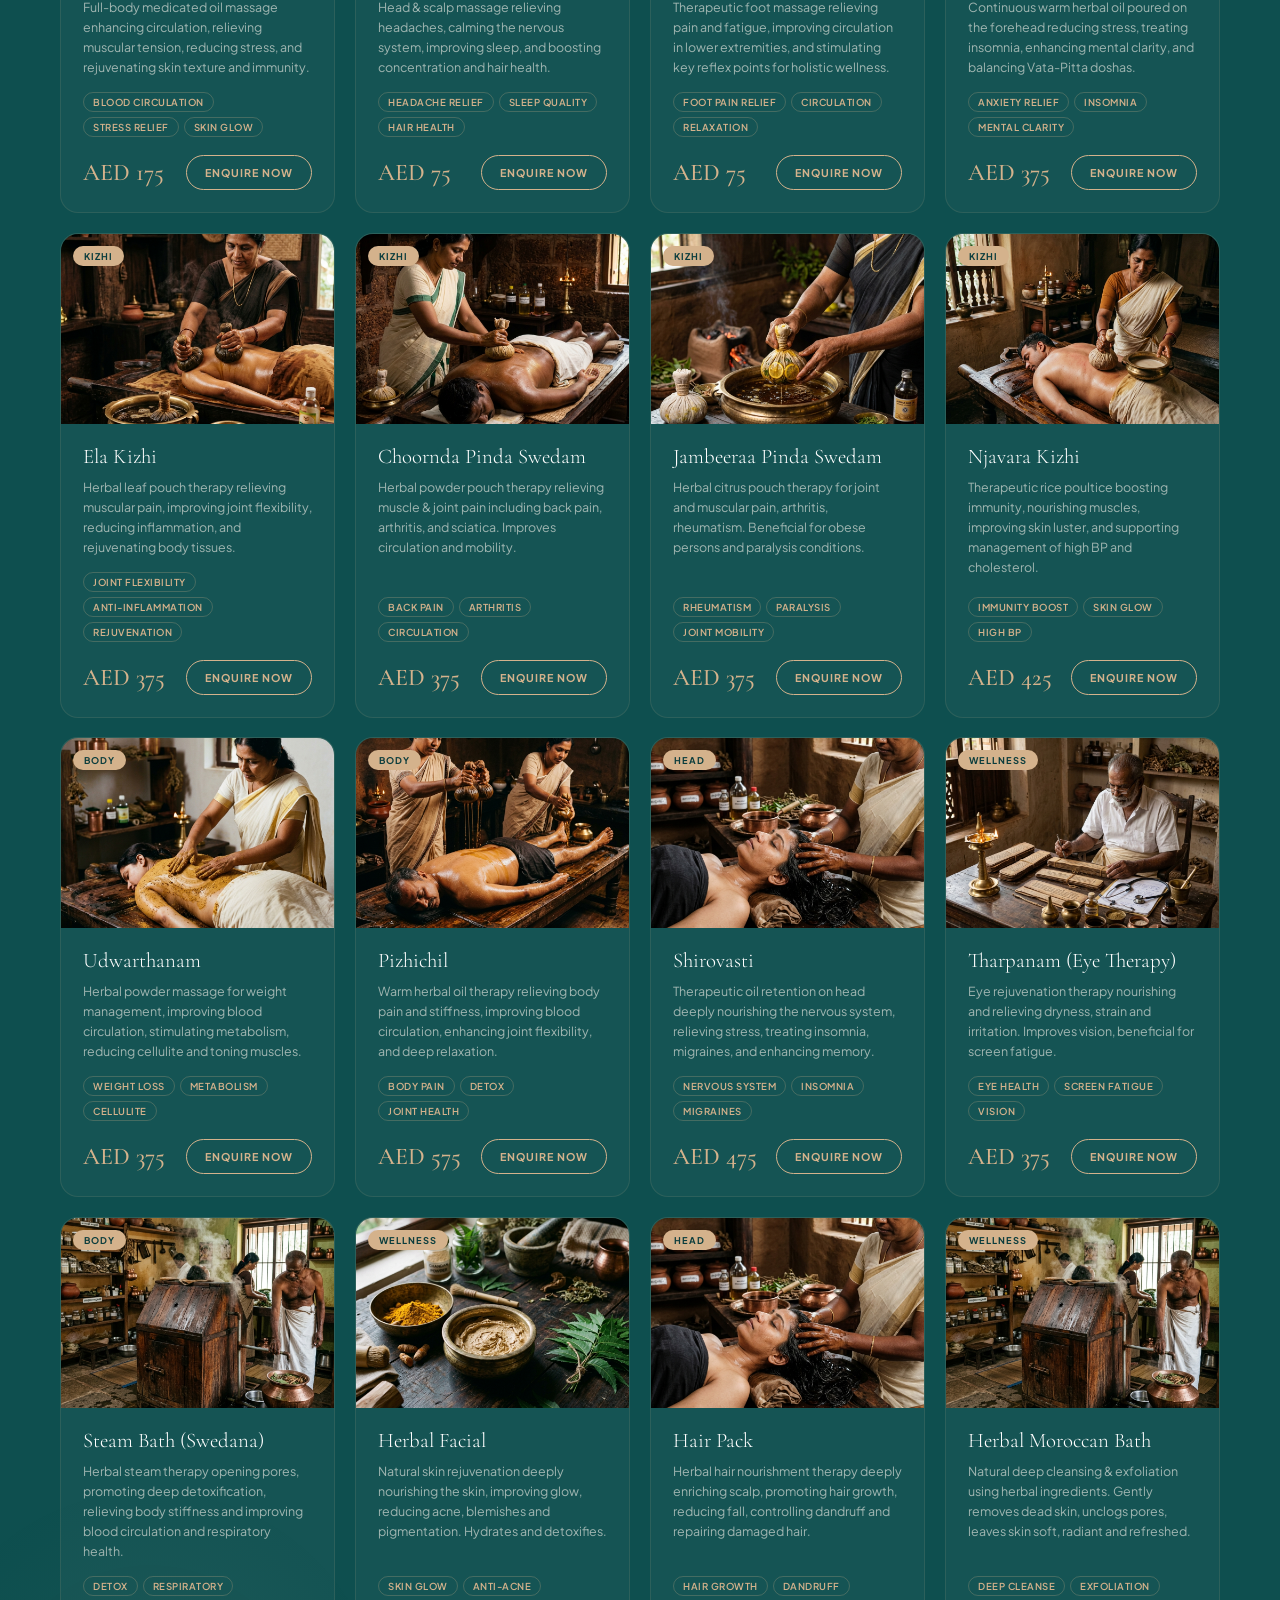
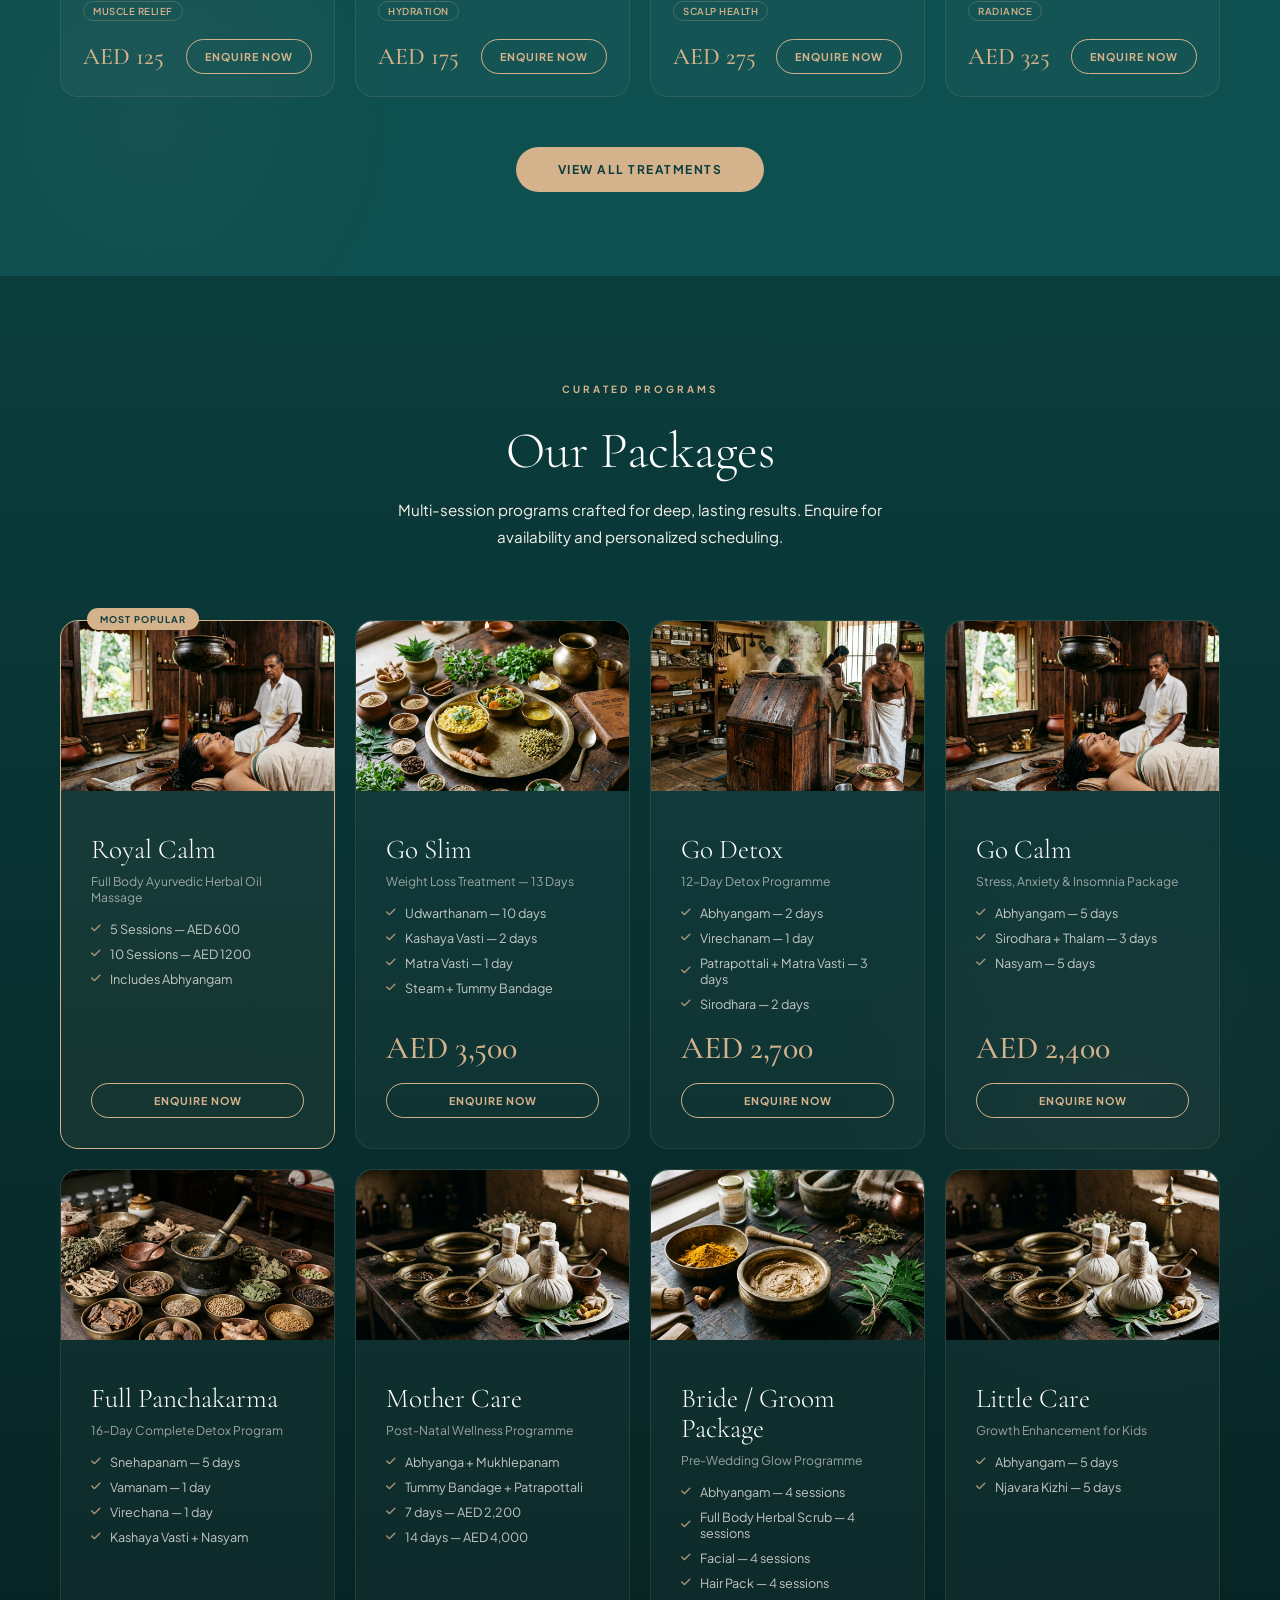
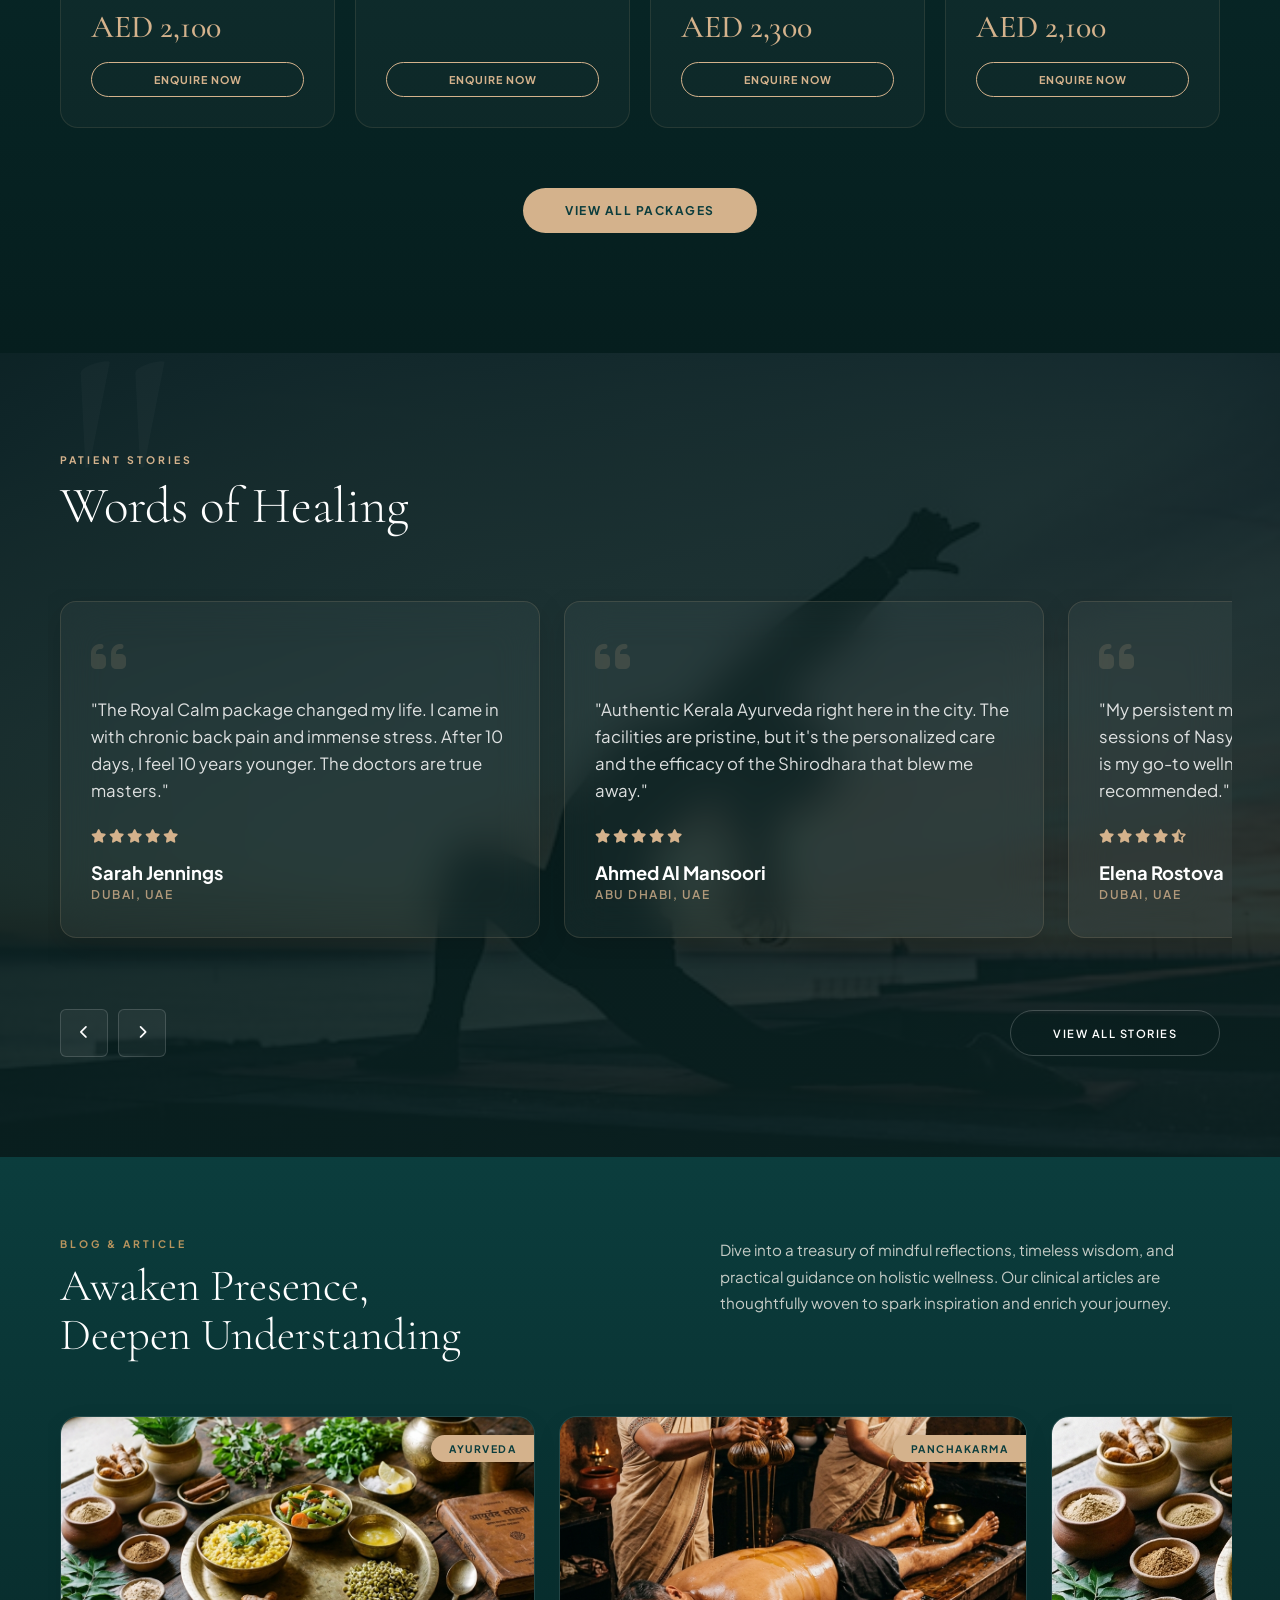
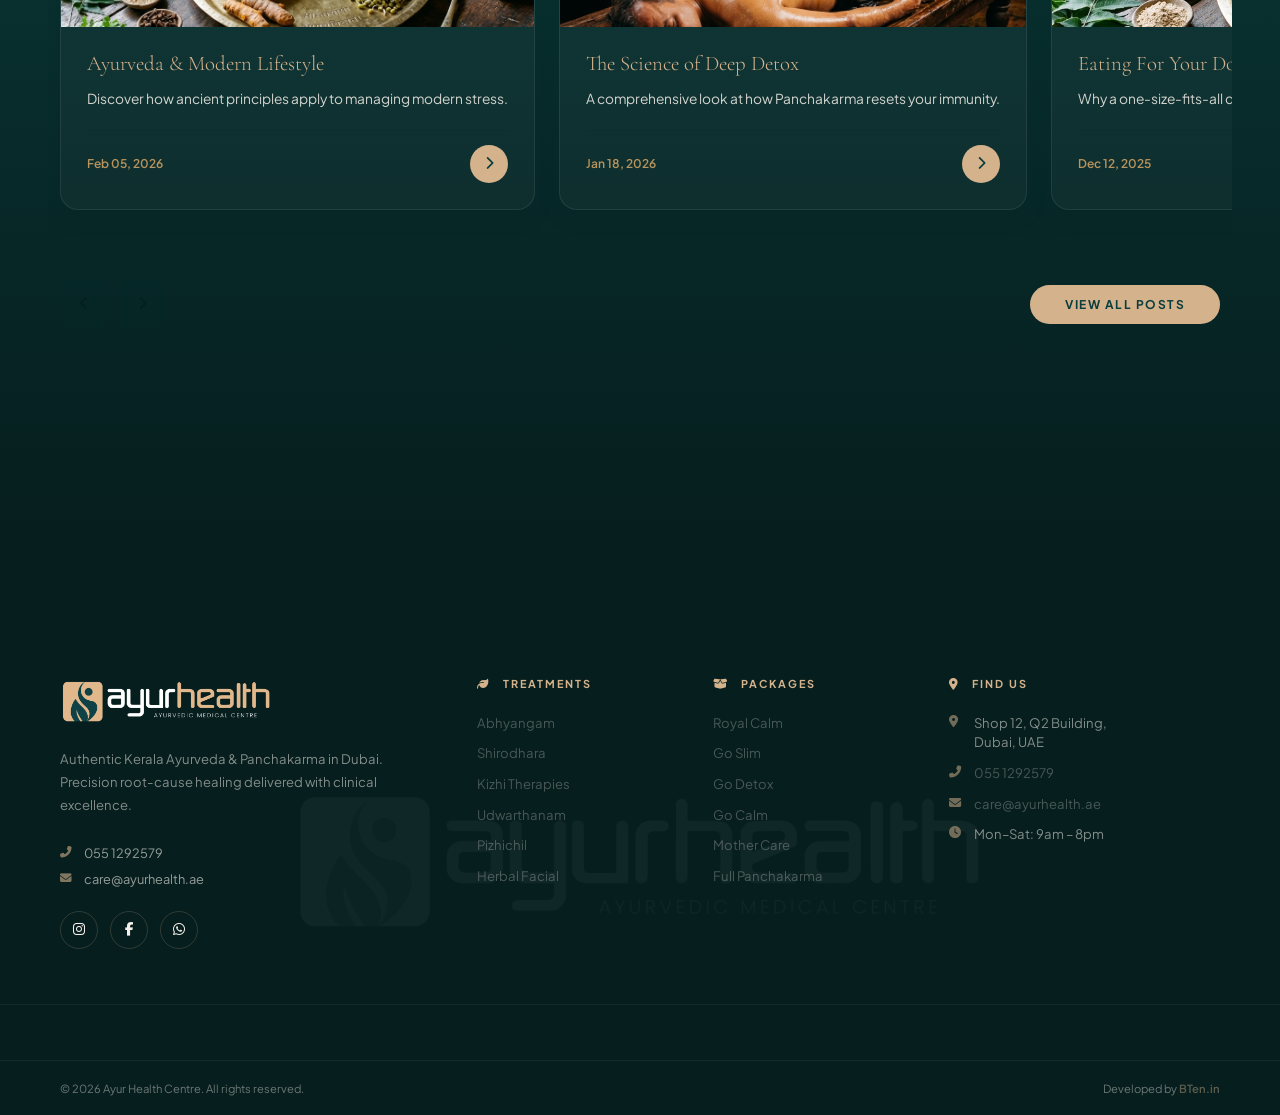
==== commit dab0494c: "Polishing: Fixed button container structure for proper spacing and intensified footer border" ====
--- a/index.html
+++ b/index.html
@@ -664,8 +664,8 @@
             </div>
 
         </div>
-        <div style="text-align: center; margin-top: 50px;">
-            <a href="packages.html" class="btn-primary" style="display:inline-block; text-decoration:none;">View All Packages</a>
+        <div class="view-all-wrap">
+            <a href="packages.html" class="btn-primary">View All Packages</a>
         </div>
     </div>
 </section>
--- a/css/style.css
+++ b/css/style.css
@@ -1591,16 +1591,15 @@
 }
 
 .view-all-wrap {
-    padding-bottom: 60px; /* Gap at bottom of section */
-    display: flex;
-    justify-content: space-between;
-    align-items: center;
-    margin-top: 36px;
+    display: flex;
+    justify-content: center;
+    margin-top: 60px;
+    padding-bottom: 120px; /* Strong gap under button */
 }
 
 /* ===== FOOTER ===== */
 .site-footer {
-    border-top: 1px solid rgba(212, 178, 140, 0.15);
+    border-top: 1px solid rgba(212, 178, 140, 0.3);
     background: #061e1e;
     position: relative;
     overflow: hidden;
@@ -1971,12 +1970,12 @@
 @media (max-width: 768px) {
 
     /* Standardize main section buttons to full width */
-    .hero-btns, .view-all-wrap { 
-        width: 100%; 
-        display: flex; 
-        flex-direction: column; 
-        gap: 15px; 
-    }
+    .hero-btns, .view-all-wrap {
+    display: flex;
+    justify-content: center;
+    margin-top: 60px;
+    padding-bottom: 120px; /* Strong gap under button */
+}
     .hero-btns a, .about-text .btn-primary, .view-all-wrap .btn-primary, .view-all-wrap a.btn-primary { 
         width: 100% !important; 
         display: block !important; 
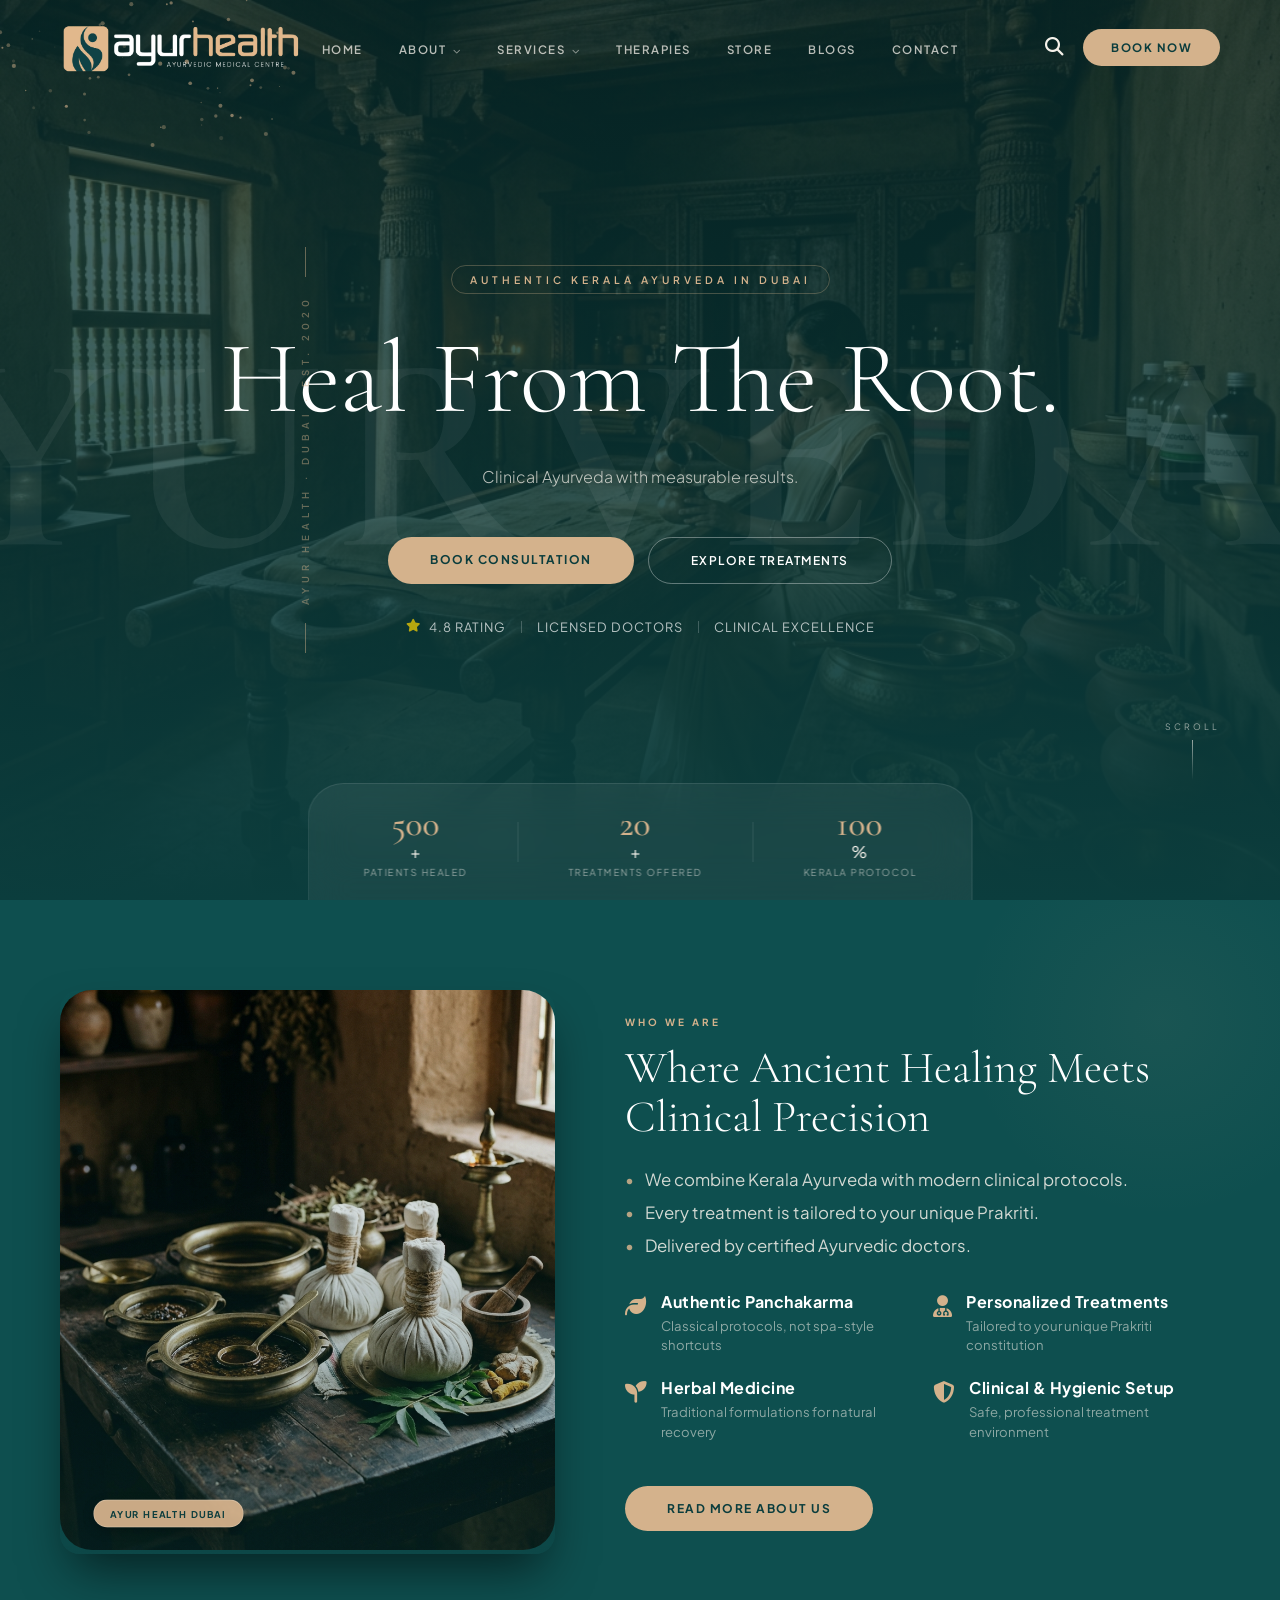
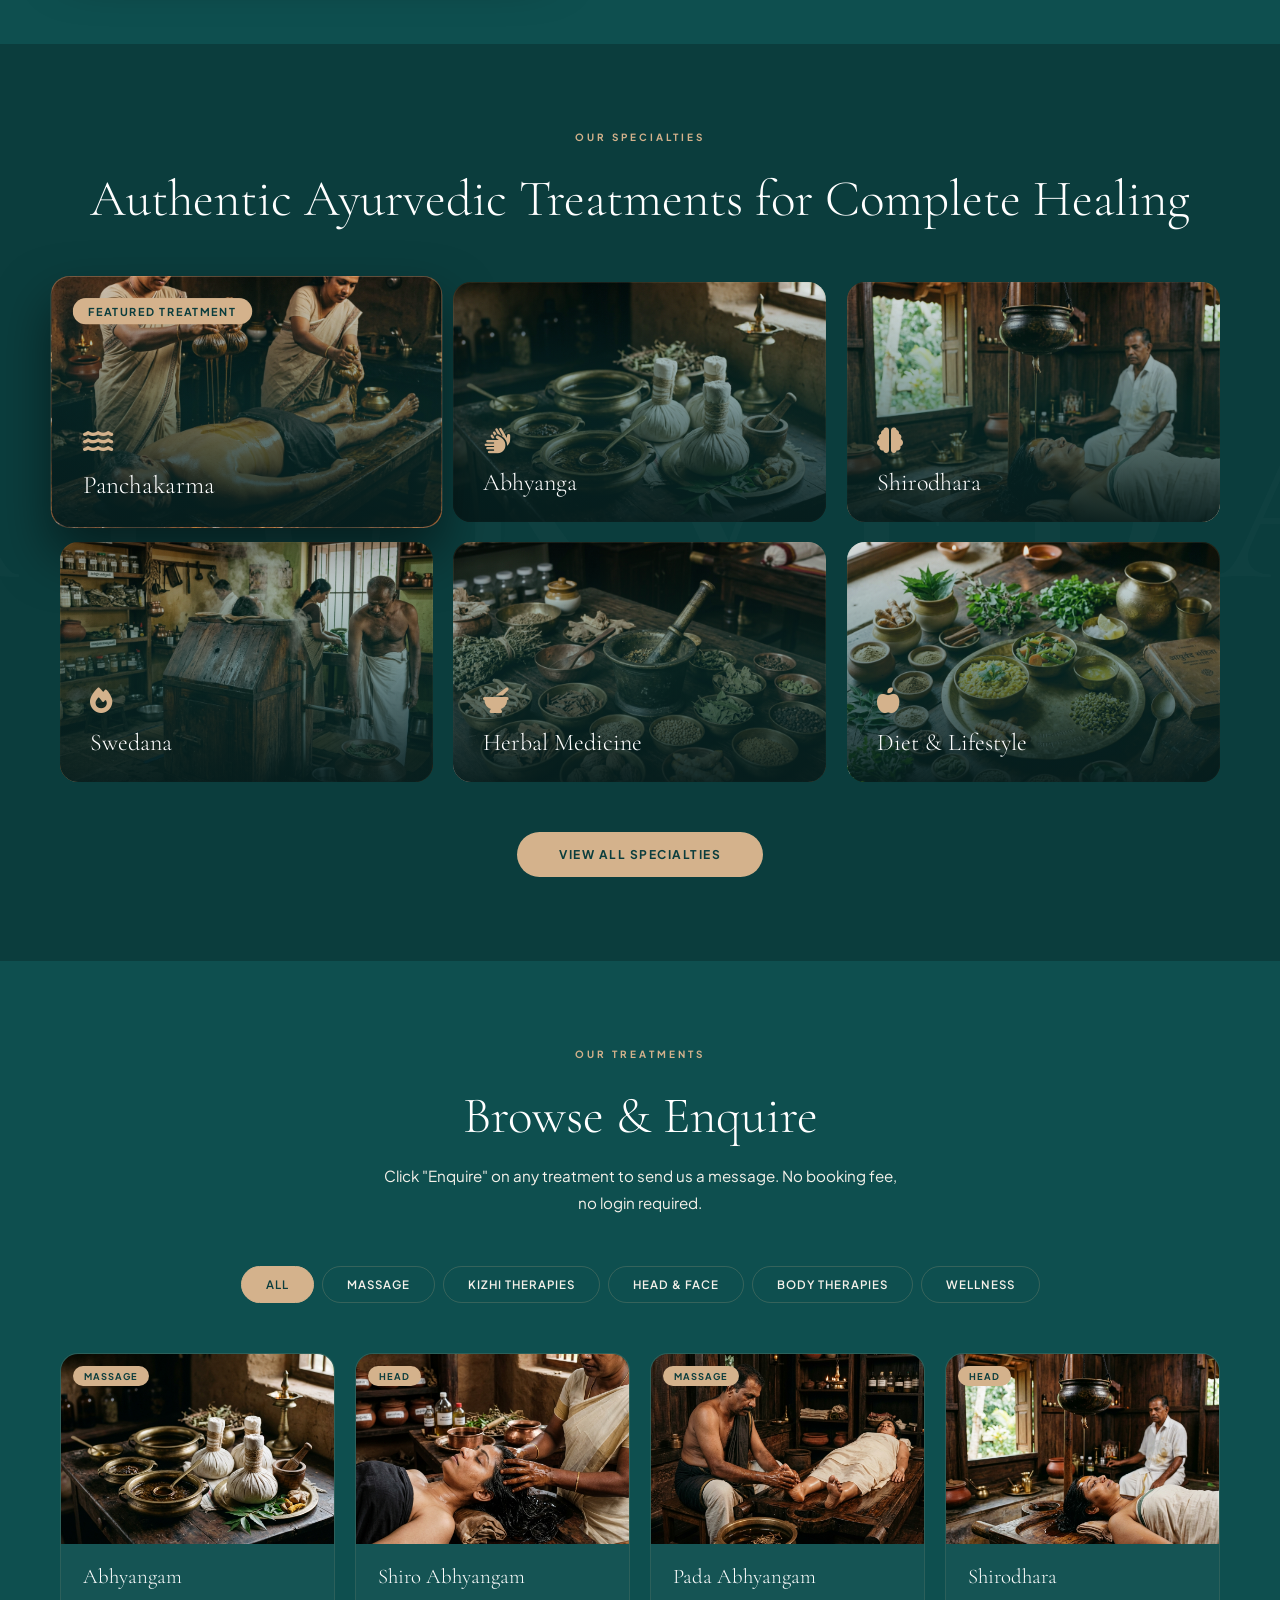
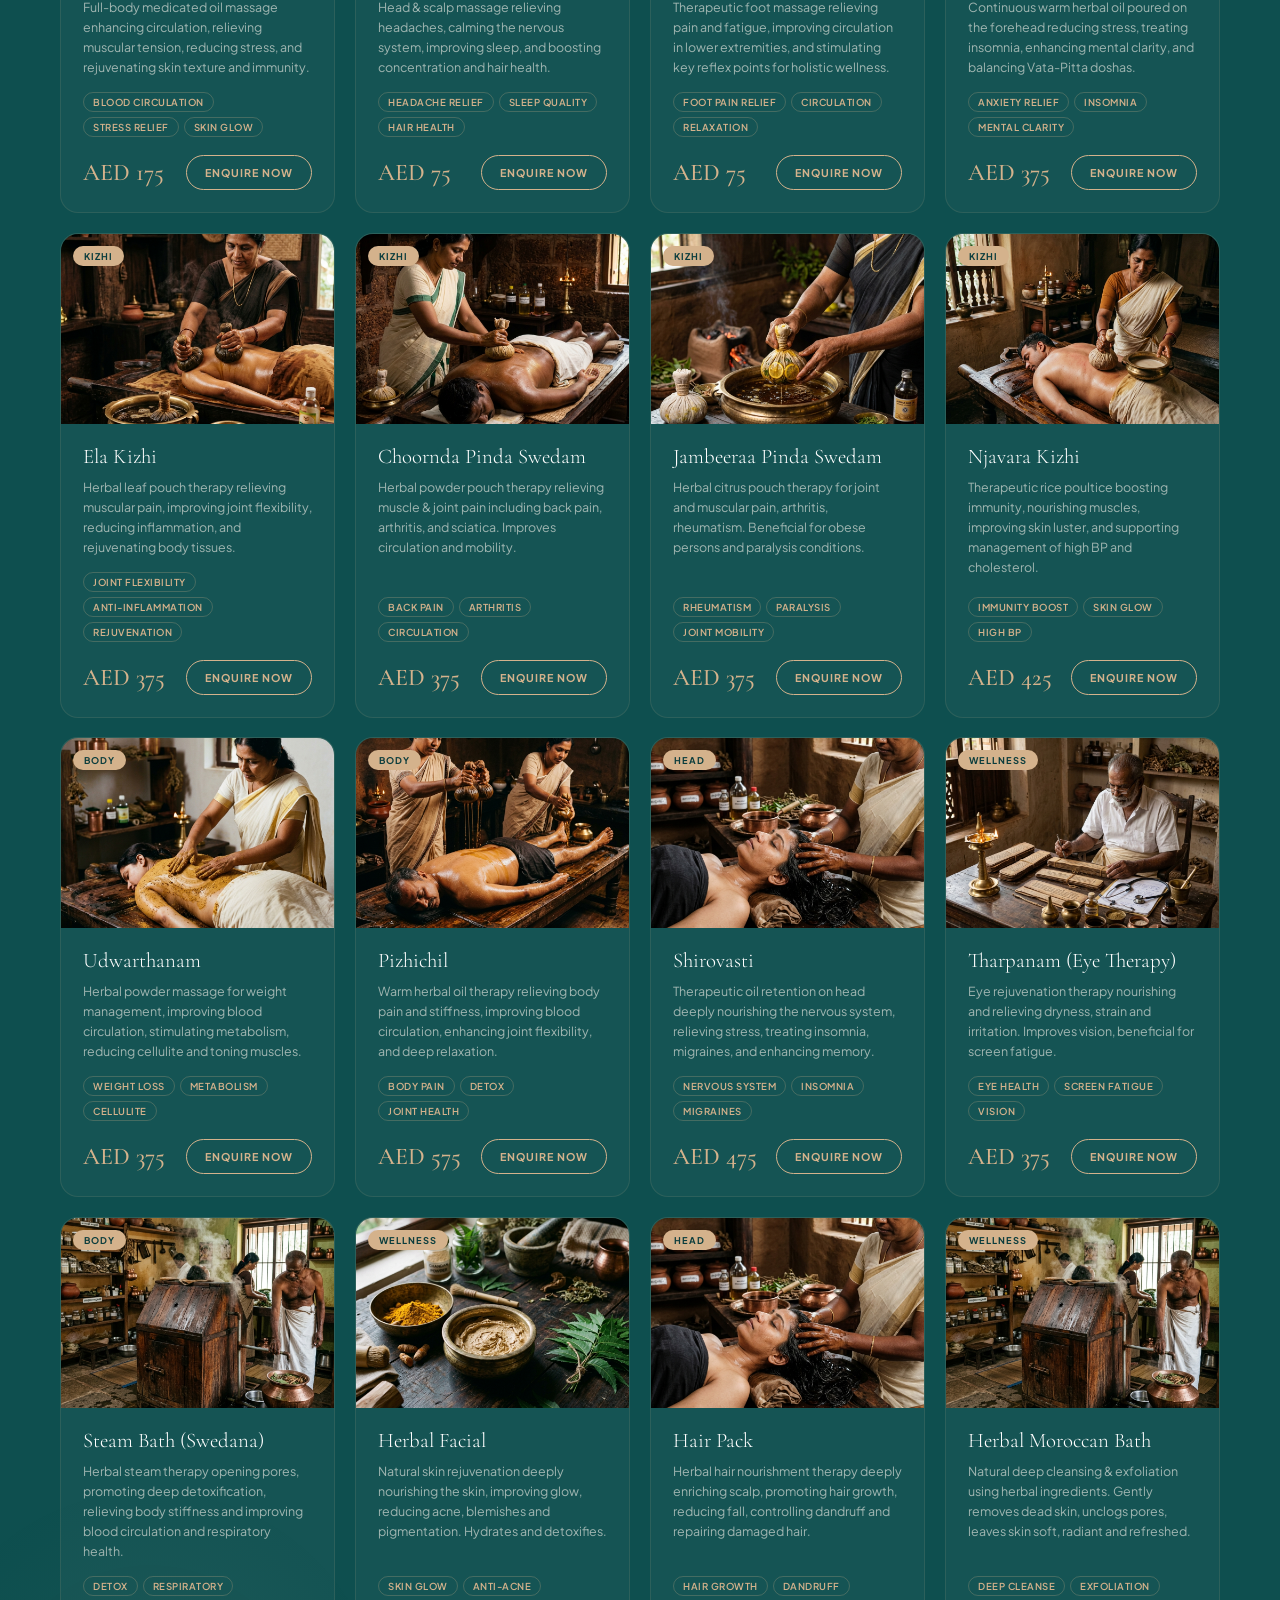
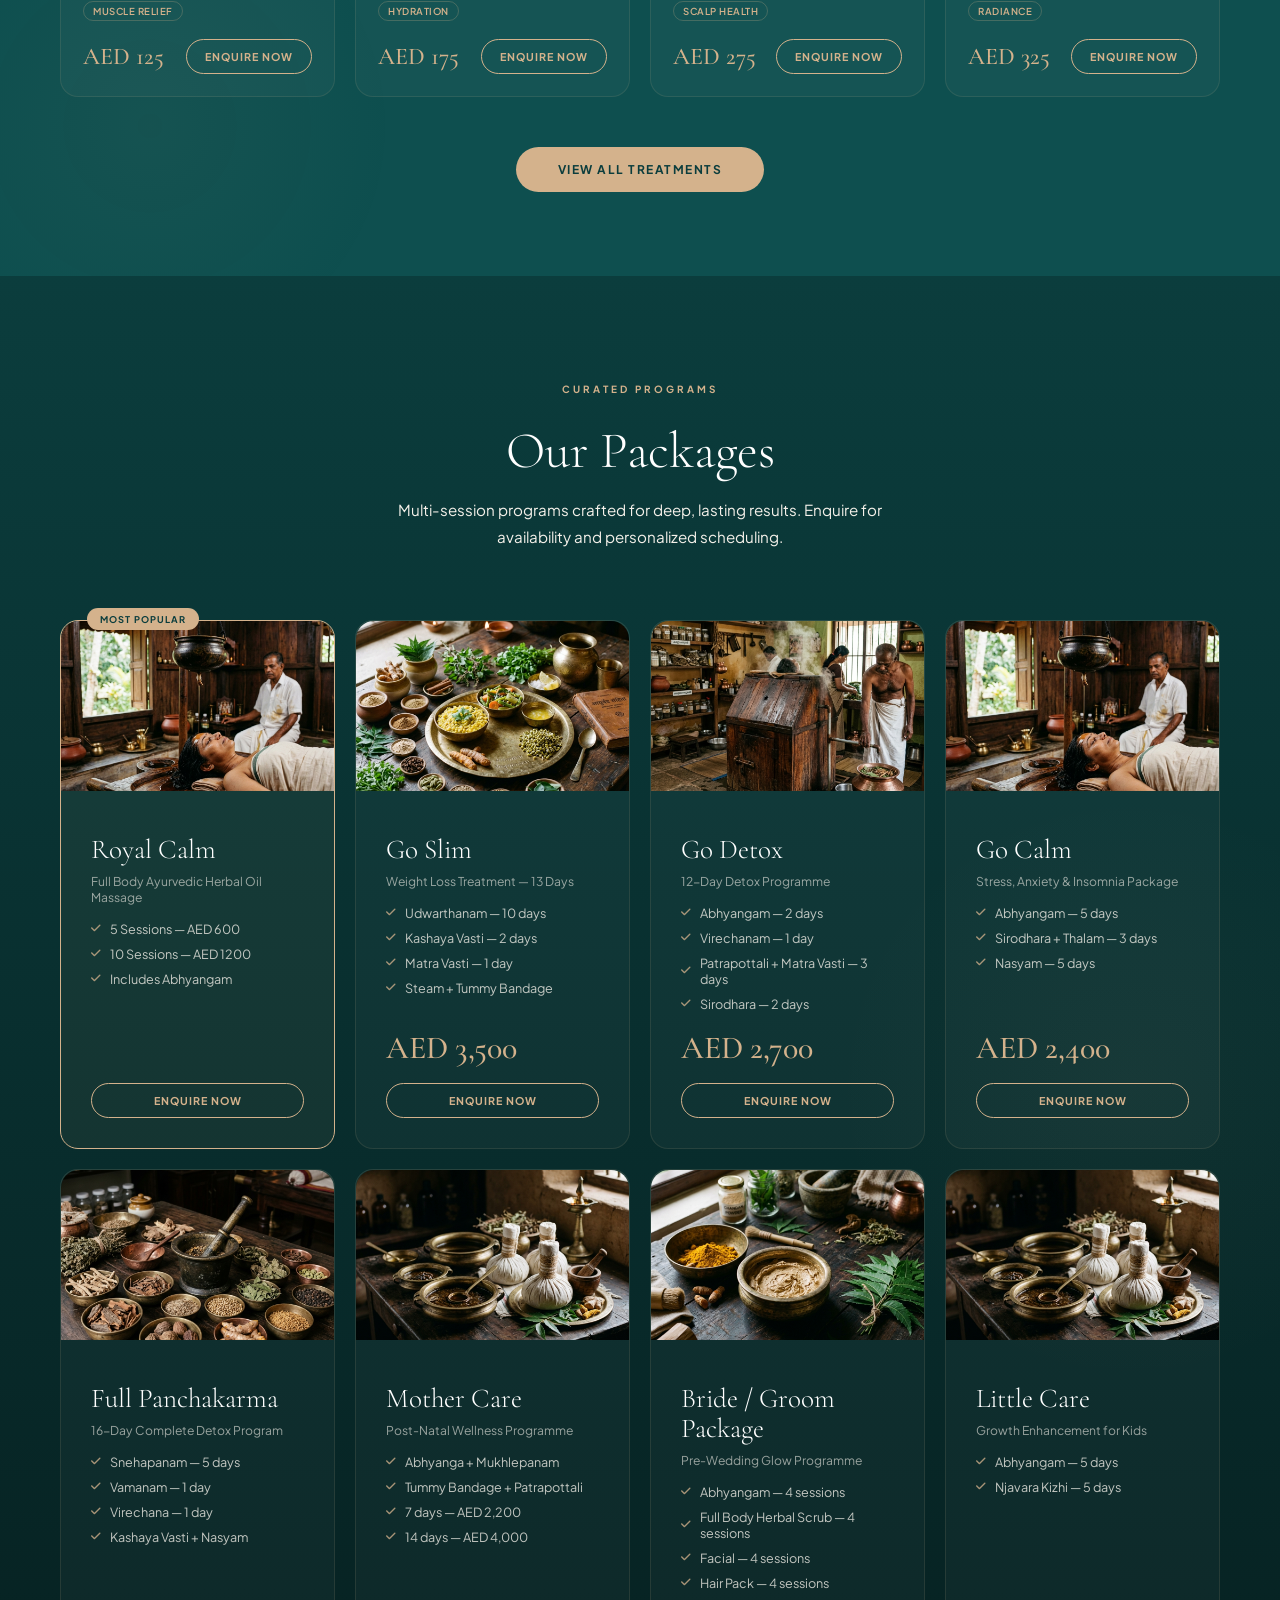
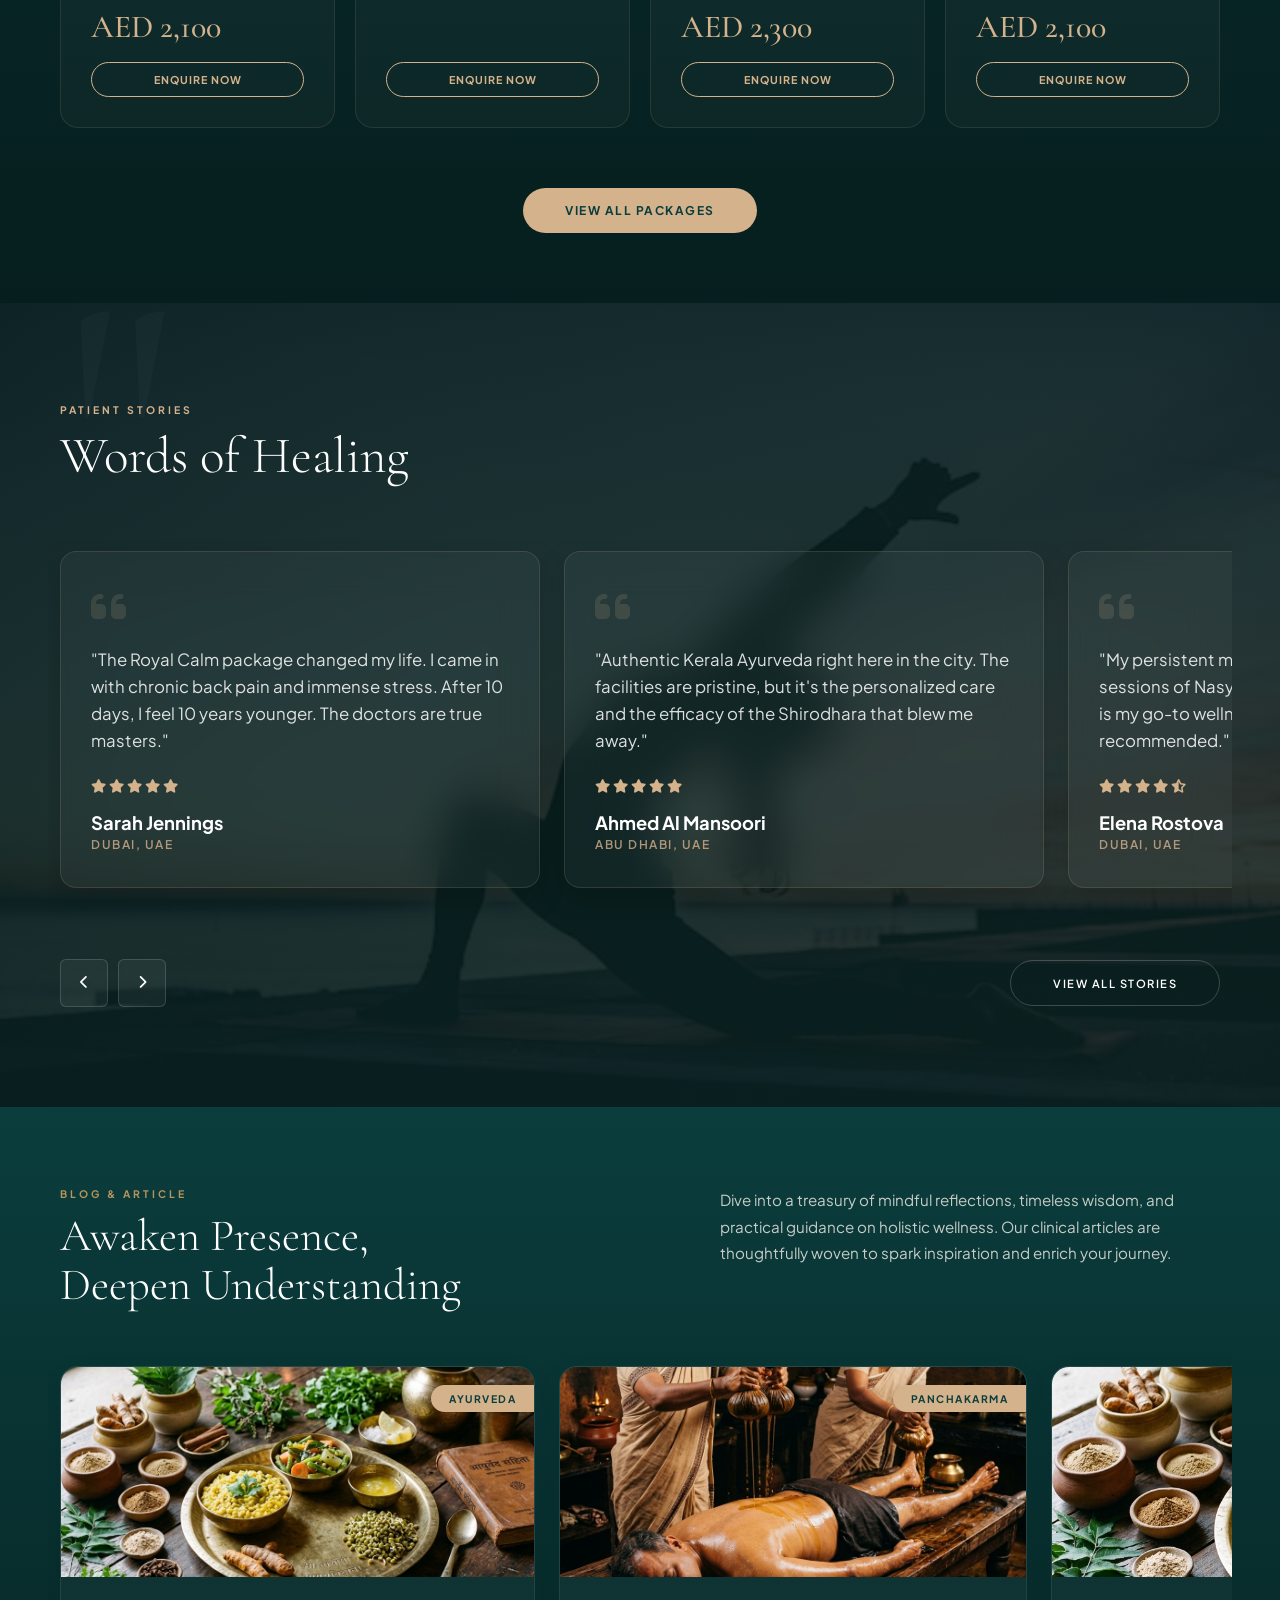
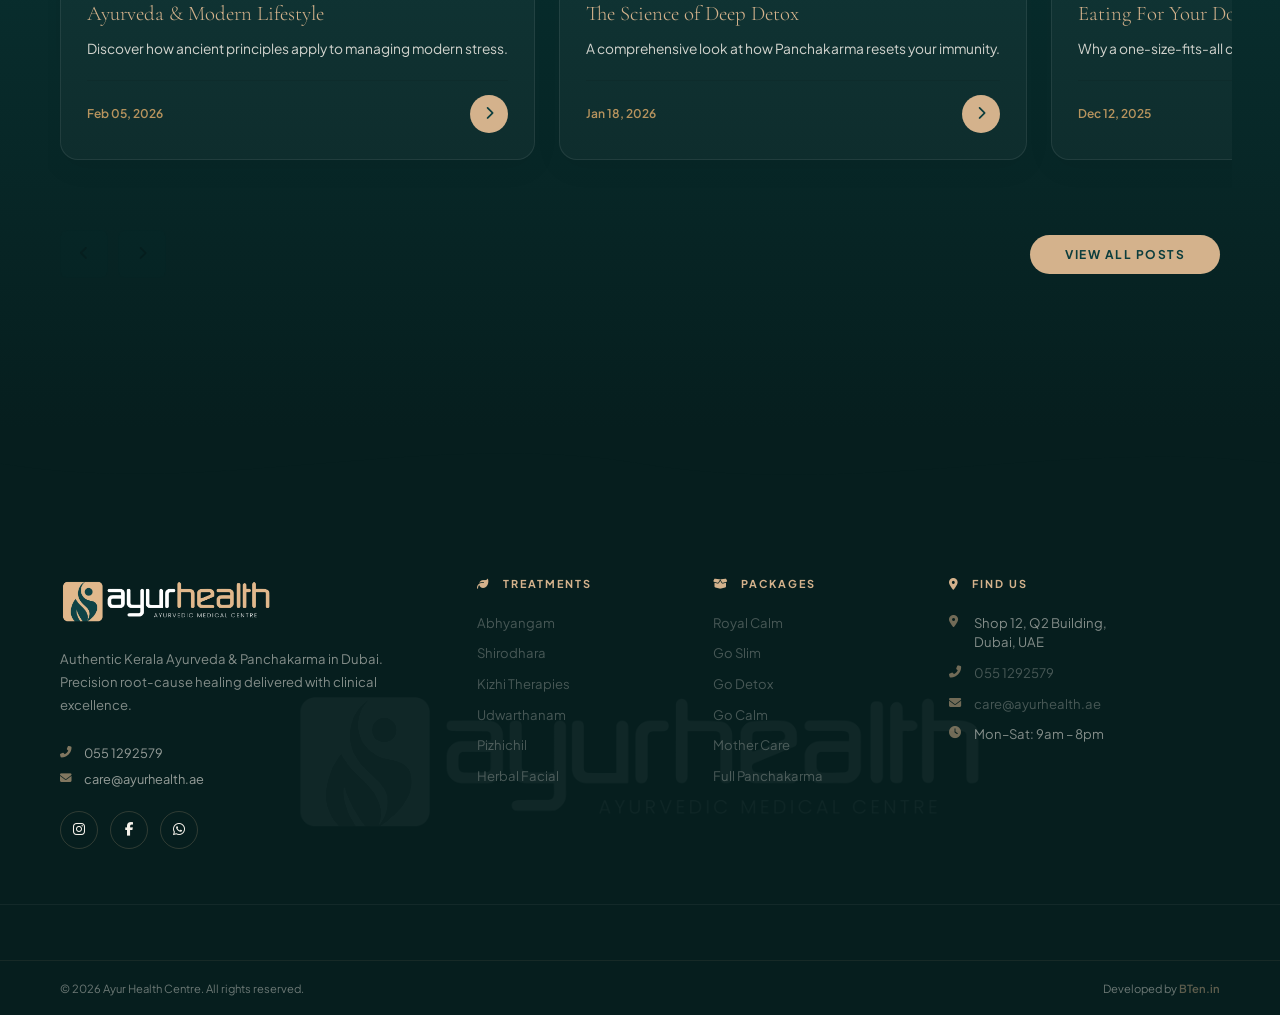
==== commit 545a7c3d: "Final Polish: Fix 500+ Patients duplication, reduce footer gap, and enhance footer border" ====
--- a/index.html
+++ b/index.html
@@ -93,7 +93,7 @@
             <div class="divider"></div>
             <span>Licensed Doctors</span>
             <div class="divider"></div>
-            <span>500+ Patients</span>
+            <span>Clinical Excellence</span>
         </div>
     </div>
 
--- a/css/style.css
+++ b/css/style.css
@@ -1594,12 +1594,12 @@
     display: flex;
     justify-content: center;
     margin-top: 60px;
-    padding-bottom: 120px; /* Strong gap under button */
+    padding-bottom: 70px; /* Balanced gap under button */
 }
 
 /* ===== FOOTER ===== */
 .site-footer {
-    border-top: 1px solid rgba(212, 178, 140, 0.3);
+    border-top: 1px solid rgba(212, 178, 140, 0.4);
     background: #061e1e;
     position: relative;
     overflow: hidden;
@@ -1974,7 +1974,7 @@
     display: flex;
     justify-content: center;
     margin-top: 60px;
-    padding-bottom: 120px; /* Strong gap under button */
+    padding-bottom: 70px; /* Balanced gap under button */
 }
     .hero-btns a, .about-text .btn-primary, .view-all-wrap .btn-primary, .view-all-wrap a.btn-primary { 
         width: 100% !important; 
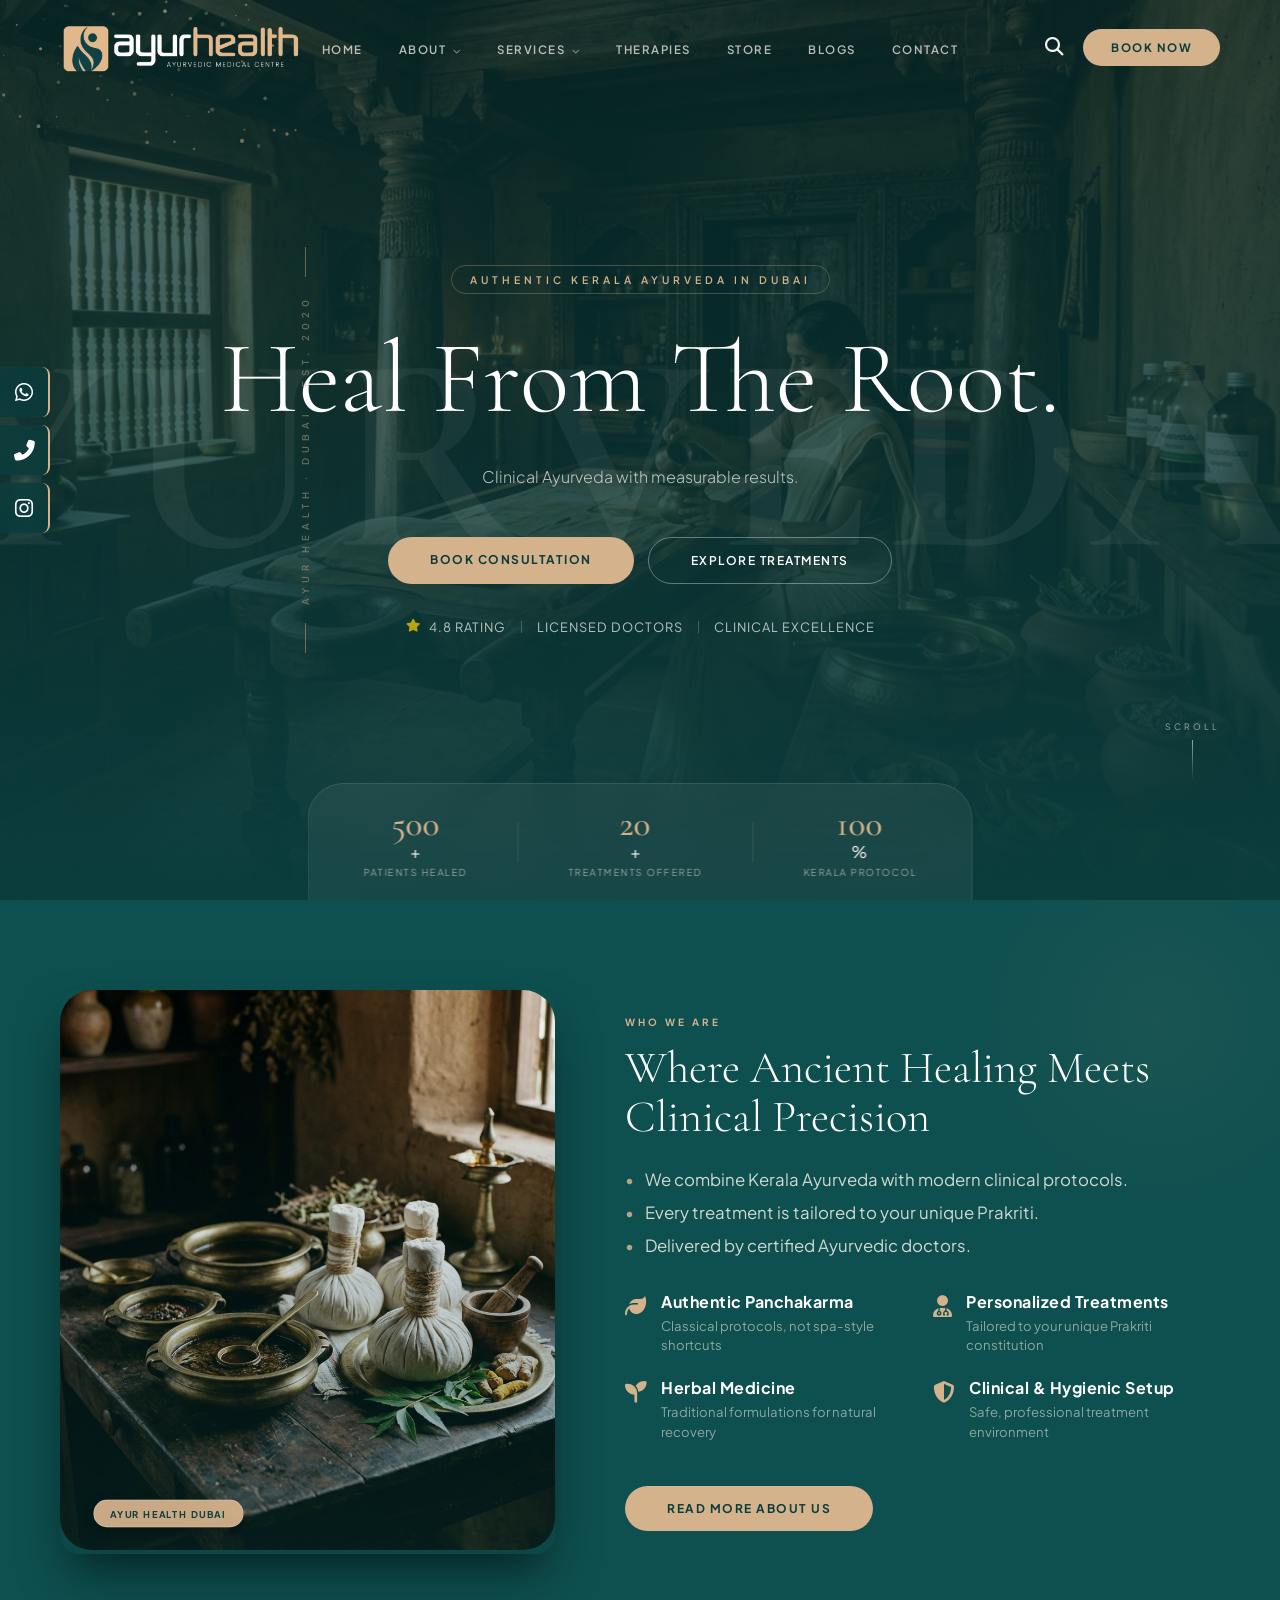
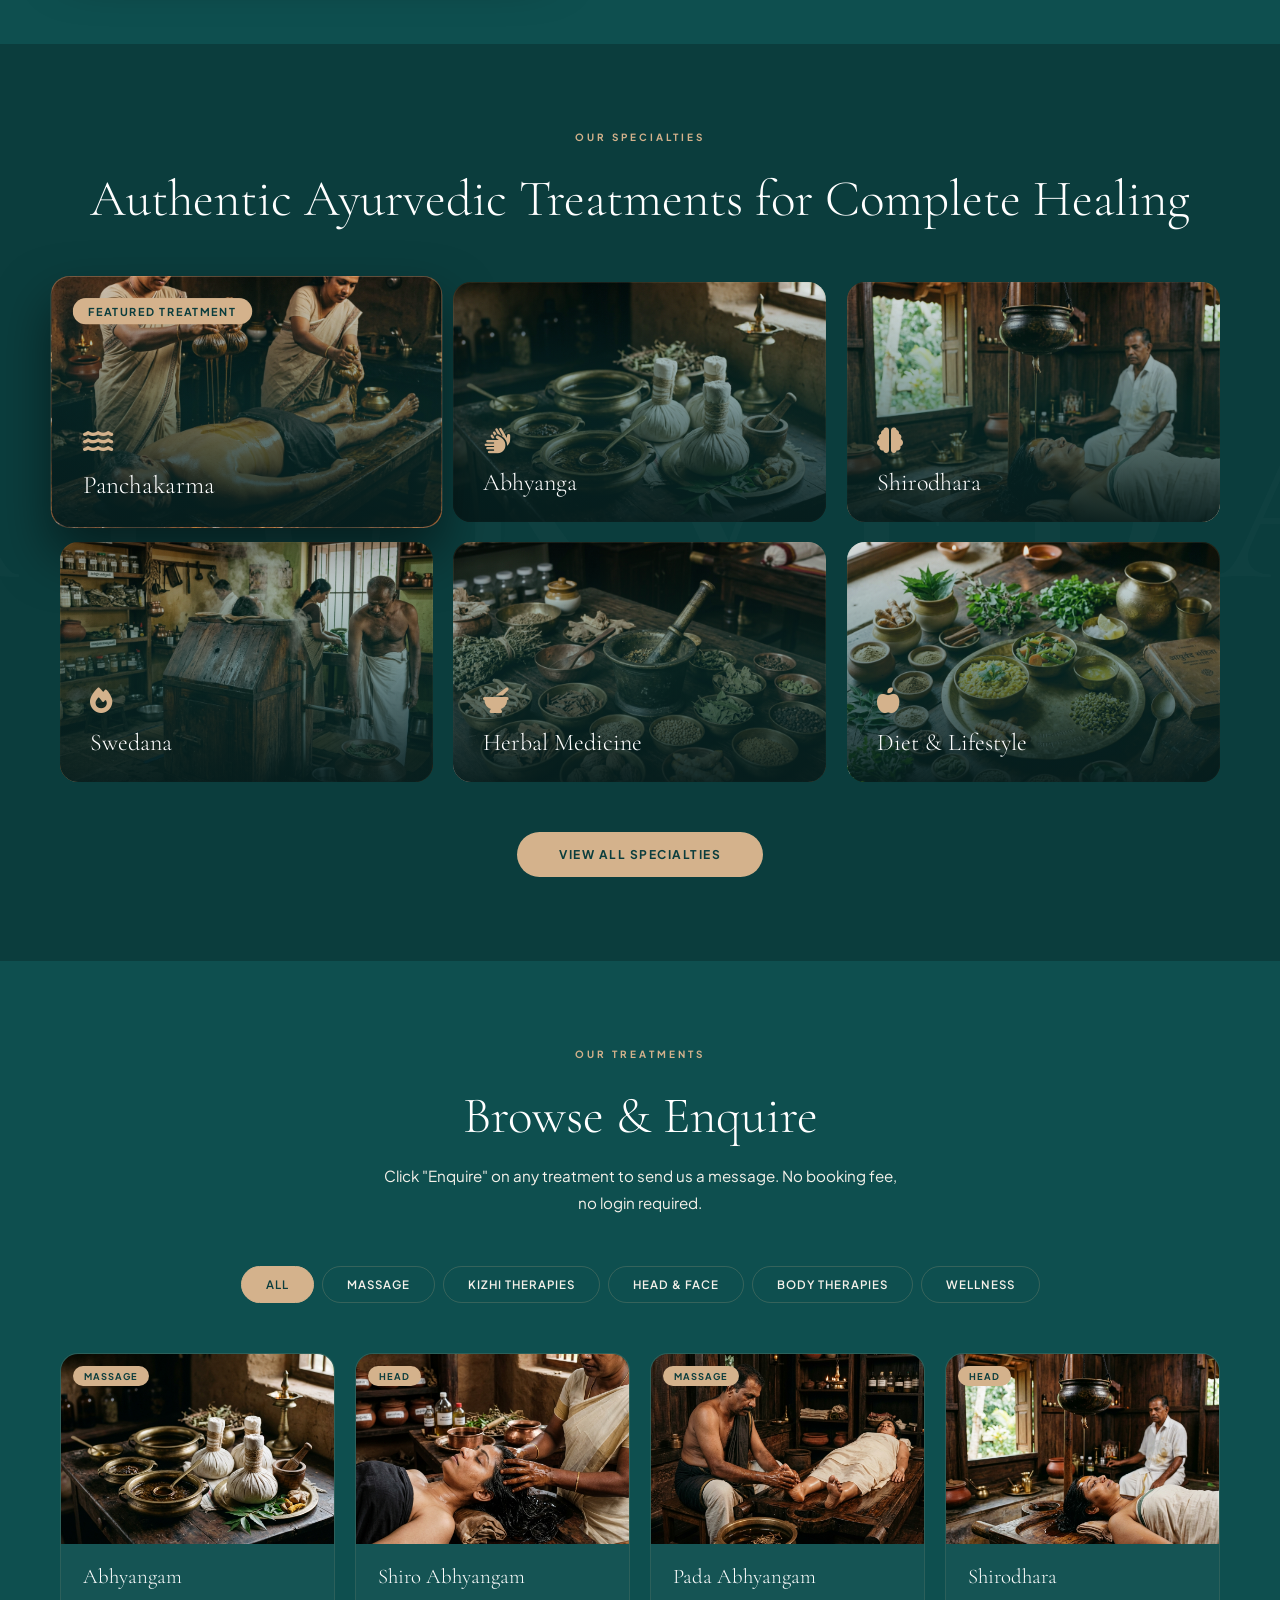
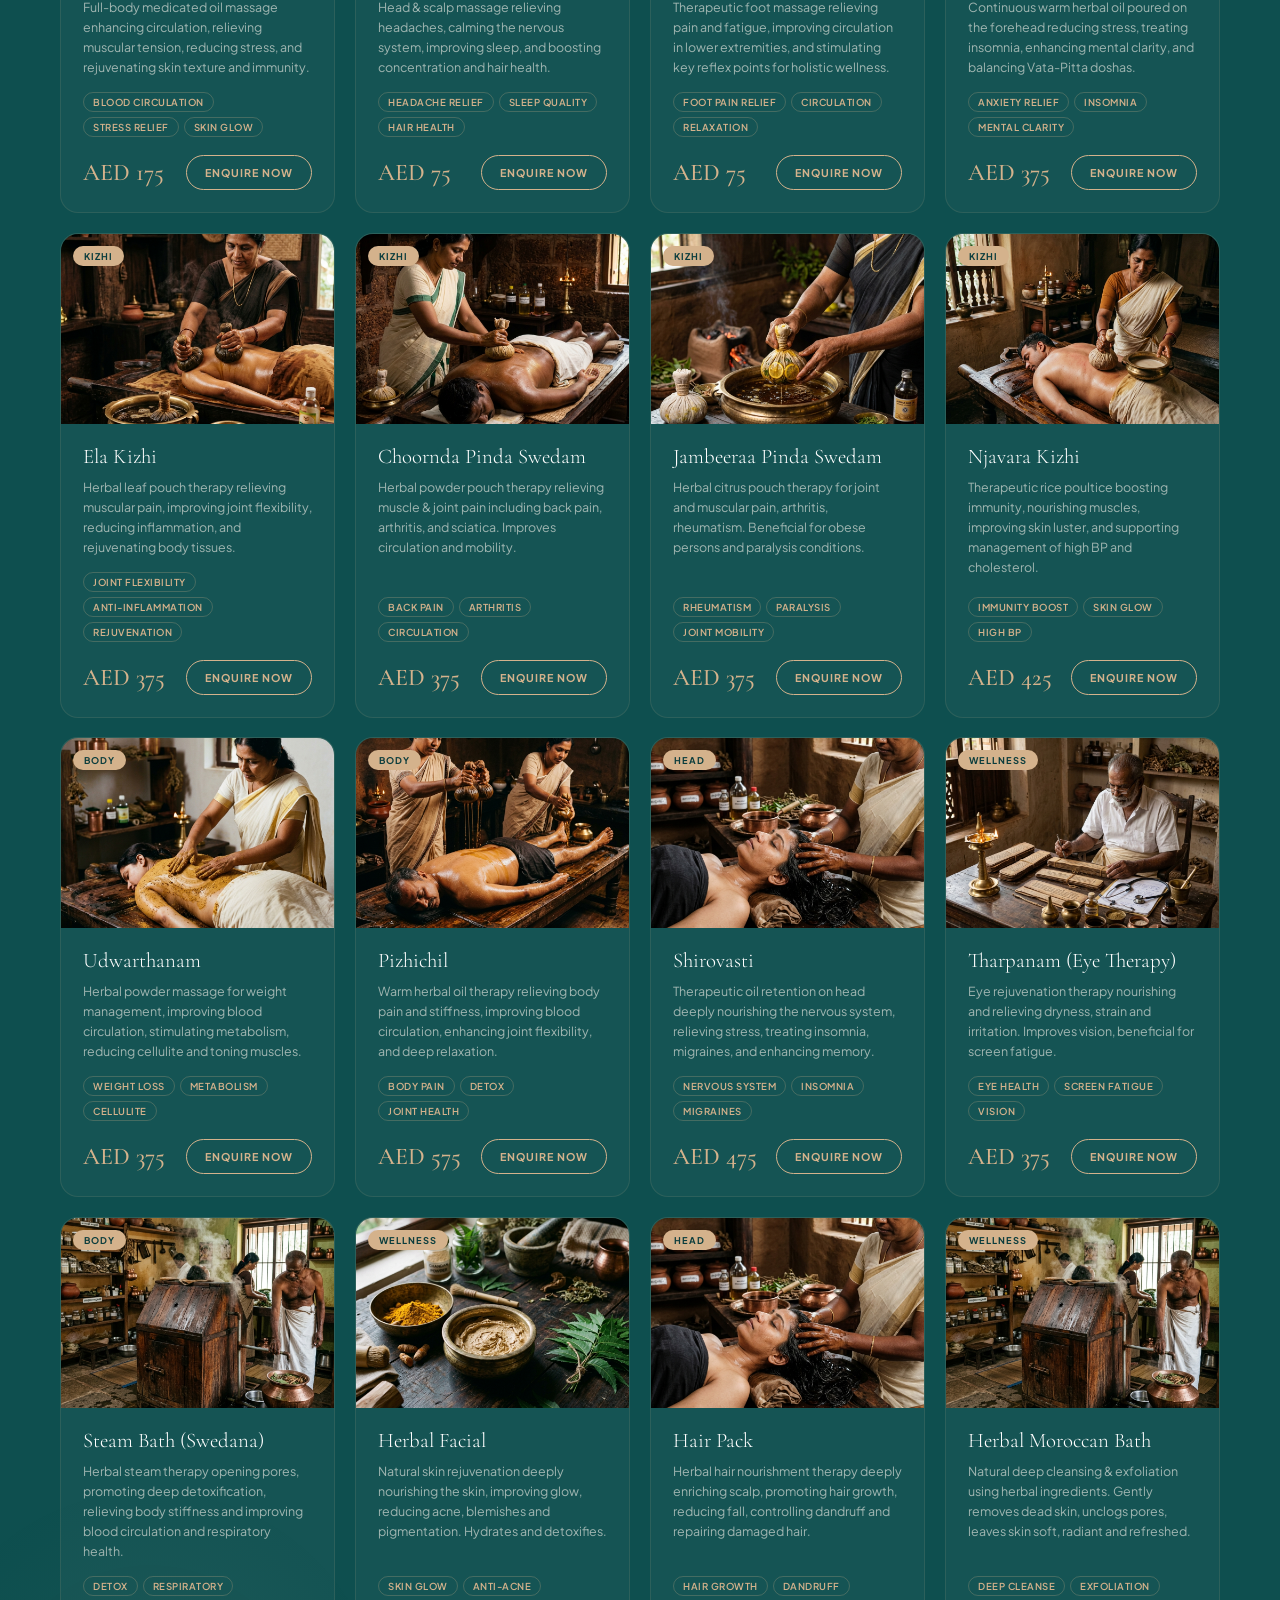
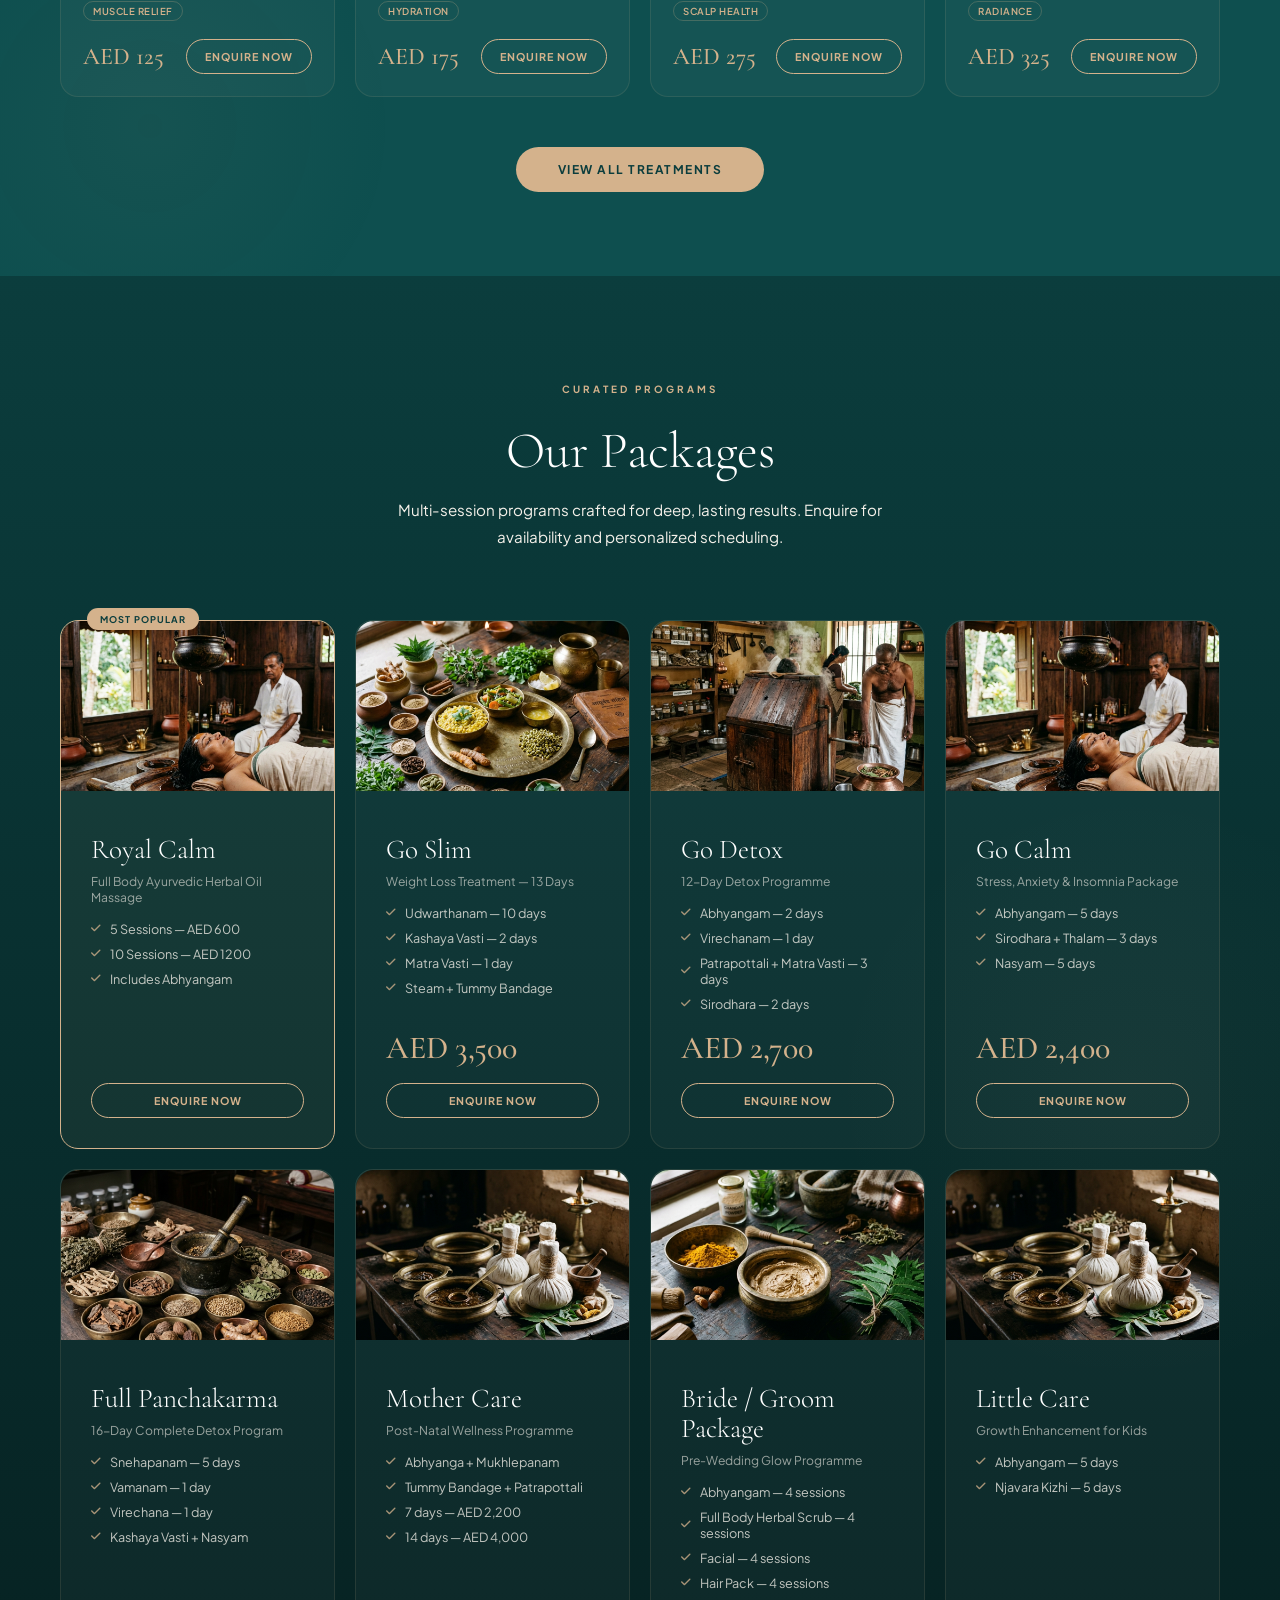
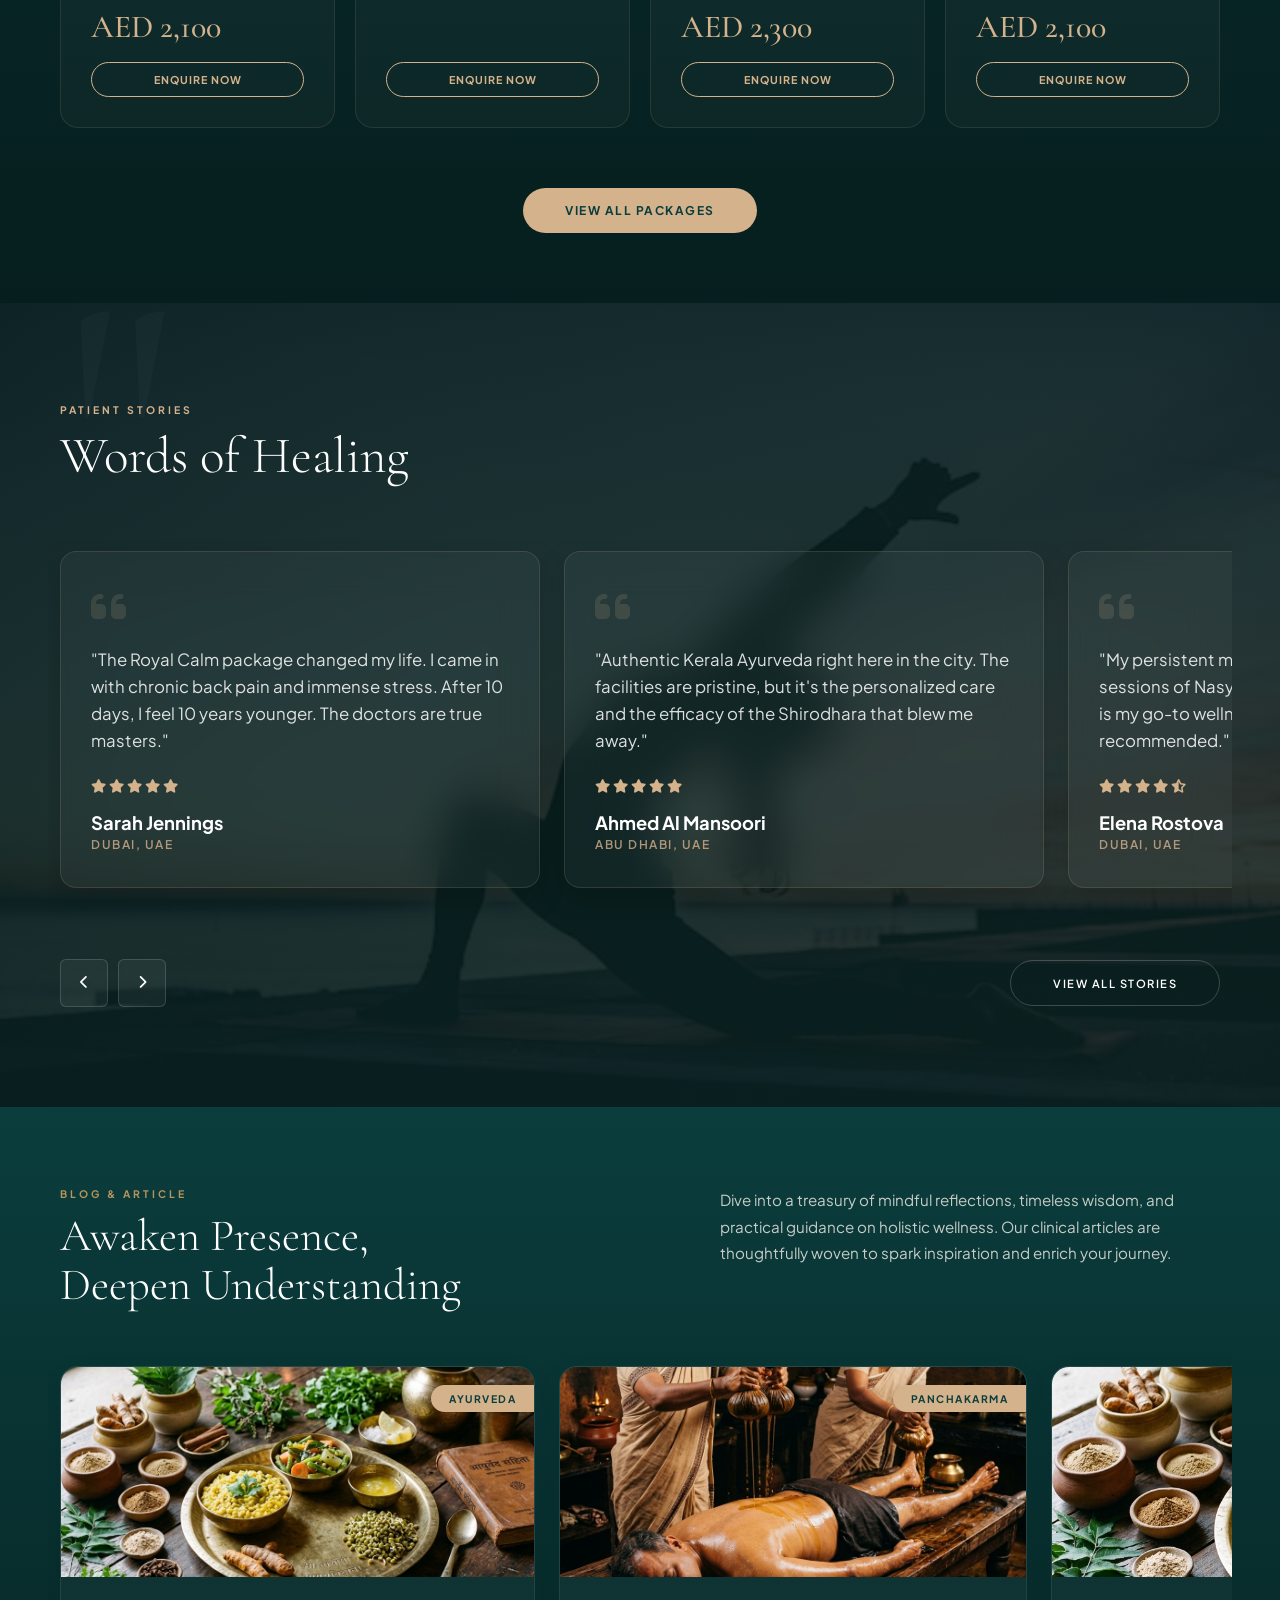
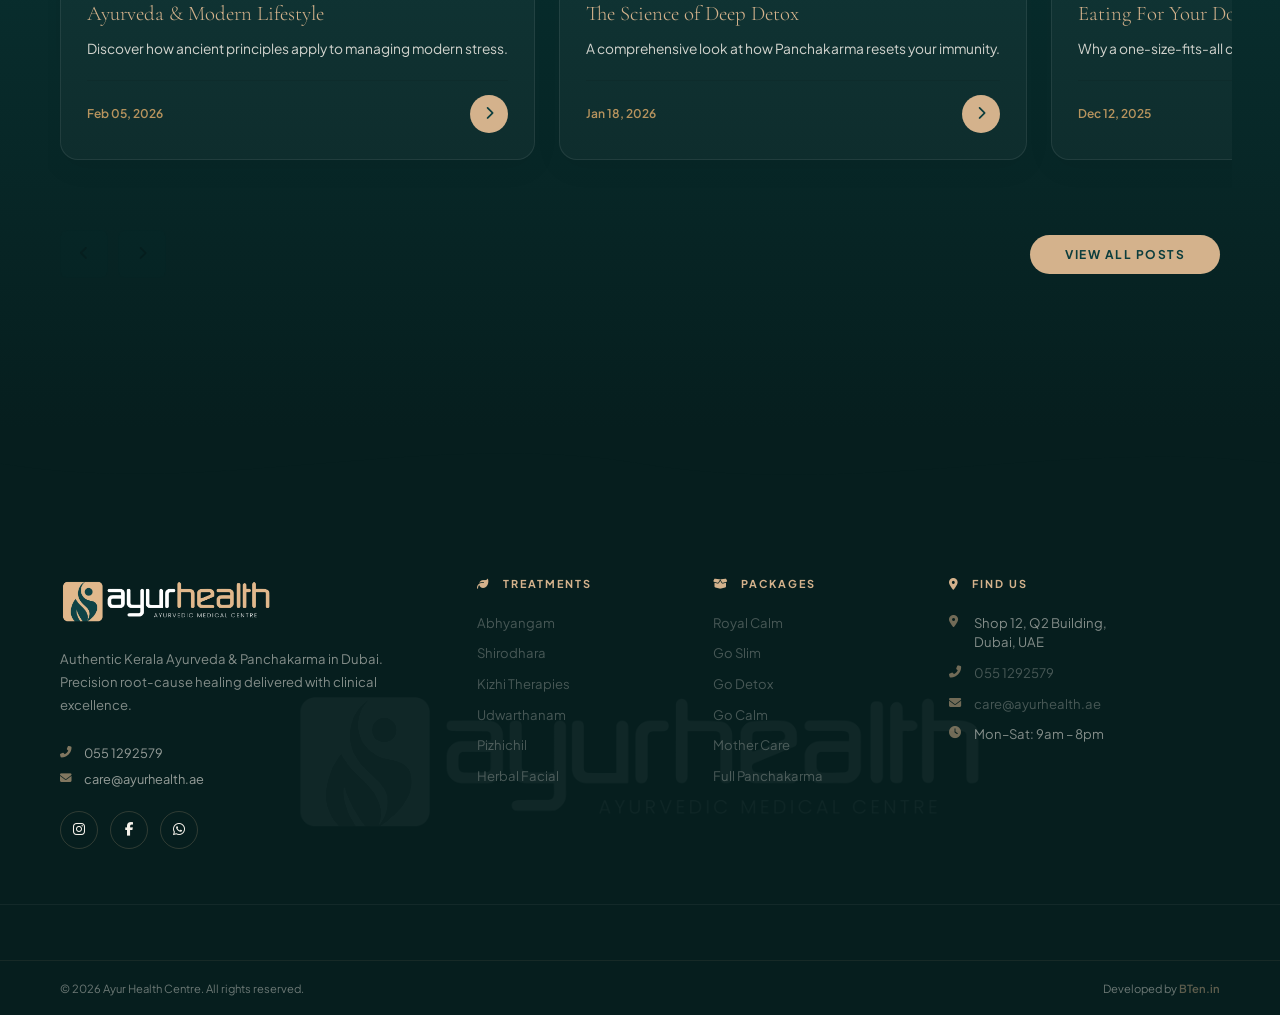
==== commit 27cdbcc3: "UI Enhancements: Added sticky social widgets, fixed footer border, and optimized mobile hero layout" ====
--- a/index.html
+++ b/index.html
@@ -1046,5 +1046,22 @@
         initParticles('heroParticles', 'rgba(212,178,140,A)', 60);
     });
 </script>
+
+<!-- ===== STICKY CONTACT WIDGETS ===== -->
+<div class="sticky-widgets">
+    <a href="https://wa.me/971551292579" class="widget wa" target="_blank" aria-label="WhatsApp">
+        <i class="fab fa-whatsapp"></i>
+        <span>WhatsApp</span>
+    </a>
+    <a href="tel:0551292579" class="widget call" aria-label="Call Now">
+        <i class="fas fa-phone-alt"></i>
+        <span>Call Now</span>
+    </a>
+    <a href="https://instagram.com/ayurhealthdubai" class="widget insta" target="_blank" aria-label="Instagram">
+        <i class="fab fa-instagram"></i>
+        <span>Instagram</span>
+    </a>
+</div>
+
 </body>
 </html>
--- a/css/style.css
+++ b/css/style.css
@@ -1599,6 +1599,7 @@
 
 /* ===== FOOTER ===== */
 .site-footer {
+    border-top: 1px solid rgba(212, 178, 140, 0.4);
     border-top: 1px solid rgba(212, 178, 140, 0.4);
     background: #061e1e;
     position: relative;
@@ -1846,6 +1847,46 @@
 }
 
 @media (max-width: 768px) {
+
+    /* Mobile Hero Fix: Move trust bar up to avoid scroll overlap */
+    .hero-trust { 
+        margin-bottom: 110px !important; 
+        font-size: 0.65rem !important; 
+        gap: 10px !important;
+    }
+    .hero-trust .divider { height: 8px !important; }
+    
+    /* Sticky Widgets Mobile (Bottom Bar) */
+    .sticky-widgets {
+        position: fixed;
+        bottom: 0;
+        left: 0;
+        width: 100%;
+        height: 65px;
+        background: rgba(11, 61, 61, 0.95);
+        backdrop-filter: blur(10px);
+        display: flex;
+        justify-content: space-around;
+        align-items: center;
+        z-index: 9999;
+        border-top: 1px solid rgba(212, 178, 140, 0.3);
+        padding: 0 10px;
+    }
+    .sticky-widgets .widget {
+        display: flex;
+        flex-direction: column;
+        align-items: center;
+        text-decoration: none;
+        color: var(--white);
+        font-size: 0.65rem;
+        gap: 4px;
+    }
+    .sticky-widgets .widget i { font-size: 1.2rem; color: var(--accent); }
+    .sticky-widgets .widget span { opacity: 0.8; font-weight: 500; }
+    
+    /* Ensure page content doesn't get hidden by the bottom bar */
+    body { padding-bottom: 65px; }
+
     .testi-card { min-width: 100%; width: 100%; flex: 0 0 100%; padding: 25px 20px; }
     .blog-card { min-width: calc(90vw - 24px); }
     .spec-cards { grid-template-columns: 1fr; }
@@ -1882,6 +1923,46 @@
 }
 
 @media (max-width: 768px) {
+
+    /* Mobile Hero Fix: Move trust bar up to avoid scroll overlap */
+    .hero-trust { 
+        margin-bottom: 110px !important; 
+        font-size: 0.65rem !important; 
+        gap: 10px !important;
+    }
+    .hero-trust .divider { height: 8px !important; }
+    
+    /* Sticky Widgets Mobile (Bottom Bar) */
+    .sticky-widgets {
+        position: fixed;
+        bottom: 0;
+        left: 0;
+        width: 100%;
+        height: 65px;
+        background: rgba(11, 61, 61, 0.95);
+        backdrop-filter: blur(10px);
+        display: flex;
+        justify-content: space-around;
+        align-items: center;
+        z-index: 9999;
+        border-top: 1px solid rgba(212, 178, 140, 0.3);
+        padding: 0 10px;
+    }
+    .sticky-widgets .widget {
+        display: flex;
+        flex-direction: column;
+        align-items: center;
+        text-decoration: none;
+        color: var(--white);
+        font-size: 0.65rem;
+        gap: 4px;
+    }
+    .sticky-widgets .widget i { font-size: 1.2rem; color: var(--accent); }
+    .sticky-widgets .widget span { opacity: 0.8; font-weight: 500; }
+    
+    /* Ensure page content doesn't get hidden by the bottom bar */
+    body { padding-bottom: 65px; }
+
     .about-heading { font-size: 2.2rem !important; line-height: 1.2; }
     .specialty-grid { grid-template-columns: 1fr; gap: 20px; }
     .about-img-wrap { height: 320px; }
@@ -1956,6 +2037,46 @@
 
 /* Mobile responsive Specialties */
 @media (max-width: 768px) {
+
+    /* Mobile Hero Fix: Move trust bar up to avoid scroll overlap */
+    .hero-trust { 
+        margin-bottom: 110px !important; 
+        font-size: 0.65rem !important; 
+        gap: 10px !important;
+    }
+    .hero-trust .divider { height: 8px !important; }
+    
+    /* Sticky Widgets Mobile (Bottom Bar) */
+    .sticky-widgets {
+        position: fixed;
+        bottom: 0;
+        left: 0;
+        width: 100%;
+        height: 65px;
+        background: rgba(11, 61, 61, 0.95);
+        backdrop-filter: blur(10px);
+        display: flex;
+        justify-content: space-around;
+        align-items: center;
+        z-index: 9999;
+        border-top: 1px solid rgba(212, 178, 140, 0.3);
+        padding: 0 10px;
+    }
+    .sticky-widgets .widget {
+        display: flex;
+        flex-direction: column;
+        align-items: center;
+        text-decoration: none;
+        color: var(--white);
+        font-size: 0.65rem;
+        gap: 4px;
+    }
+    .sticky-widgets .widget i { font-size: 1.2rem; color: var(--accent); }
+    .sticky-widgets .widget span { opacity: 0.8; font-weight: 500; }
+    
+    /* Ensure page content doesn't get hidden by the bottom bar */
+    body { padding-bottom: 65px; }
+
     .spec-cards {
         display: grid;
         grid-template-columns: 1fr;
@@ -1968,6 +2089,46 @@
 
 
 @media (max-width: 768px) {
+
+    /* Mobile Hero Fix: Move trust bar up to avoid scroll overlap */
+    .hero-trust { 
+        margin-bottom: 110px !important; 
+        font-size: 0.65rem !important; 
+        gap: 10px !important;
+    }
+    .hero-trust .divider { height: 8px !important; }
+    
+    /* Sticky Widgets Mobile (Bottom Bar) */
+    .sticky-widgets {
+        position: fixed;
+        bottom: 0;
+        left: 0;
+        width: 100%;
+        height: 65px;
+        background: rgba(11, 61, 61, 0.95);
+        backdrop-filter: blur(10px);
+        display: flex;
+        justify-content: space-around;
+        align-items: center;
+        z-index: 9999;
+        border-top: 1px solid rgba(212, 178, 140, 0.3);
+        padding: 0 10px;
+    }
+    .sticky-widgets .widget {
+        display: flex;
+        flex-direction: column;
+        align-items: center;
+        text-decoration: none;
+        color: var(--white);
+        font-size: 0.65rem;
+        gap: 4px;
+    }
+    .sticky-widgets .widget i { font-size: 1.2rem; color: var(--accent); }
+    .sticky-widgets .widget span { opacity: 0.8; font-weight: 500; }
+    
+    /* Ensure page content doesn't get hidden by the bottom bar */
+    body { padding-bottom: 65px; }
+
 
     /* Standardize main section buttons to full width */
     .hero-btns, .view-all-wrap {
@@ -1988,3 +2149,63 @@
     .spec-card { padding-bottom: 25px; } /* Ensure text doesn't hit the bottom edge */
 
 }
+
+/* ===== STICKY WIDGETS DESKTOP ===== */
+@media (min-width: 769px) {
+    .sticky-widgets {
+        position: fixed;
+        left: 0;
+        top: 50%;
+        transform: translateY(-50%);
+        z-index: 9991;
+        display: flex;
+        flex-direction: column;
+        gap: 8px;
+    }
+    .sticky-widgets .widget {
+        background: rgba(11, 61, 61, 0.85);
+        backdrop-filter: blur(8px);
+        color: var(--white);
+        width: 50px;
+        height: 50px;
+        display: flex;
+        align-items: center;
+        justify-content: center;
+        text-decoration: none;
+        border-right: 2px solid var(--accent);
+        transition: all 0.3s cubic-bezier(0.175, 0.885, 0.32, 1.275);
+        overflow: hidden;
+        border-radius: 0 8px 8px 0;
+    }
+    .sticky-widgets .widget i {
+        font-size: 1.3rem;
+        min-width: 50px;
+        text-align: center;
+        transition: color 0.3s;
+    }
+    .sticky-widgets .widget span {
+        max-width: 0;
+        white-space: nowrap;
+        opacity: 0;
+        transition: all 0.3s;
+        font-size: 0.85rem;
+        font-weight: 600;
+        padding-right: 0;
+    }
+    .sticky-widgets .widget:hover {
+        width: 160px;
+        background: var(--accent);
+        color: var(--primary);
+    }
+    .sticky-widgets .widget:hover i { color: var(--primary); }
+    .sticky-widgets .widget:hover span {
+        max-width: 100px;
+        opacity: 1;
+        padding-right: 15px;
+        margin-left: -5px;
+    }
+    .sticky-widgets .widget.wa:hover { background: #25D366; color: white; }
+    .sticky-widgets .widget.wa:hover i { color: white; }
+    .sticky-widgets .widget.insta:hover { background: #E1306C; color: white; }
+    .sticky-widgets .widget.insta:hover i { color: white; }
+}
